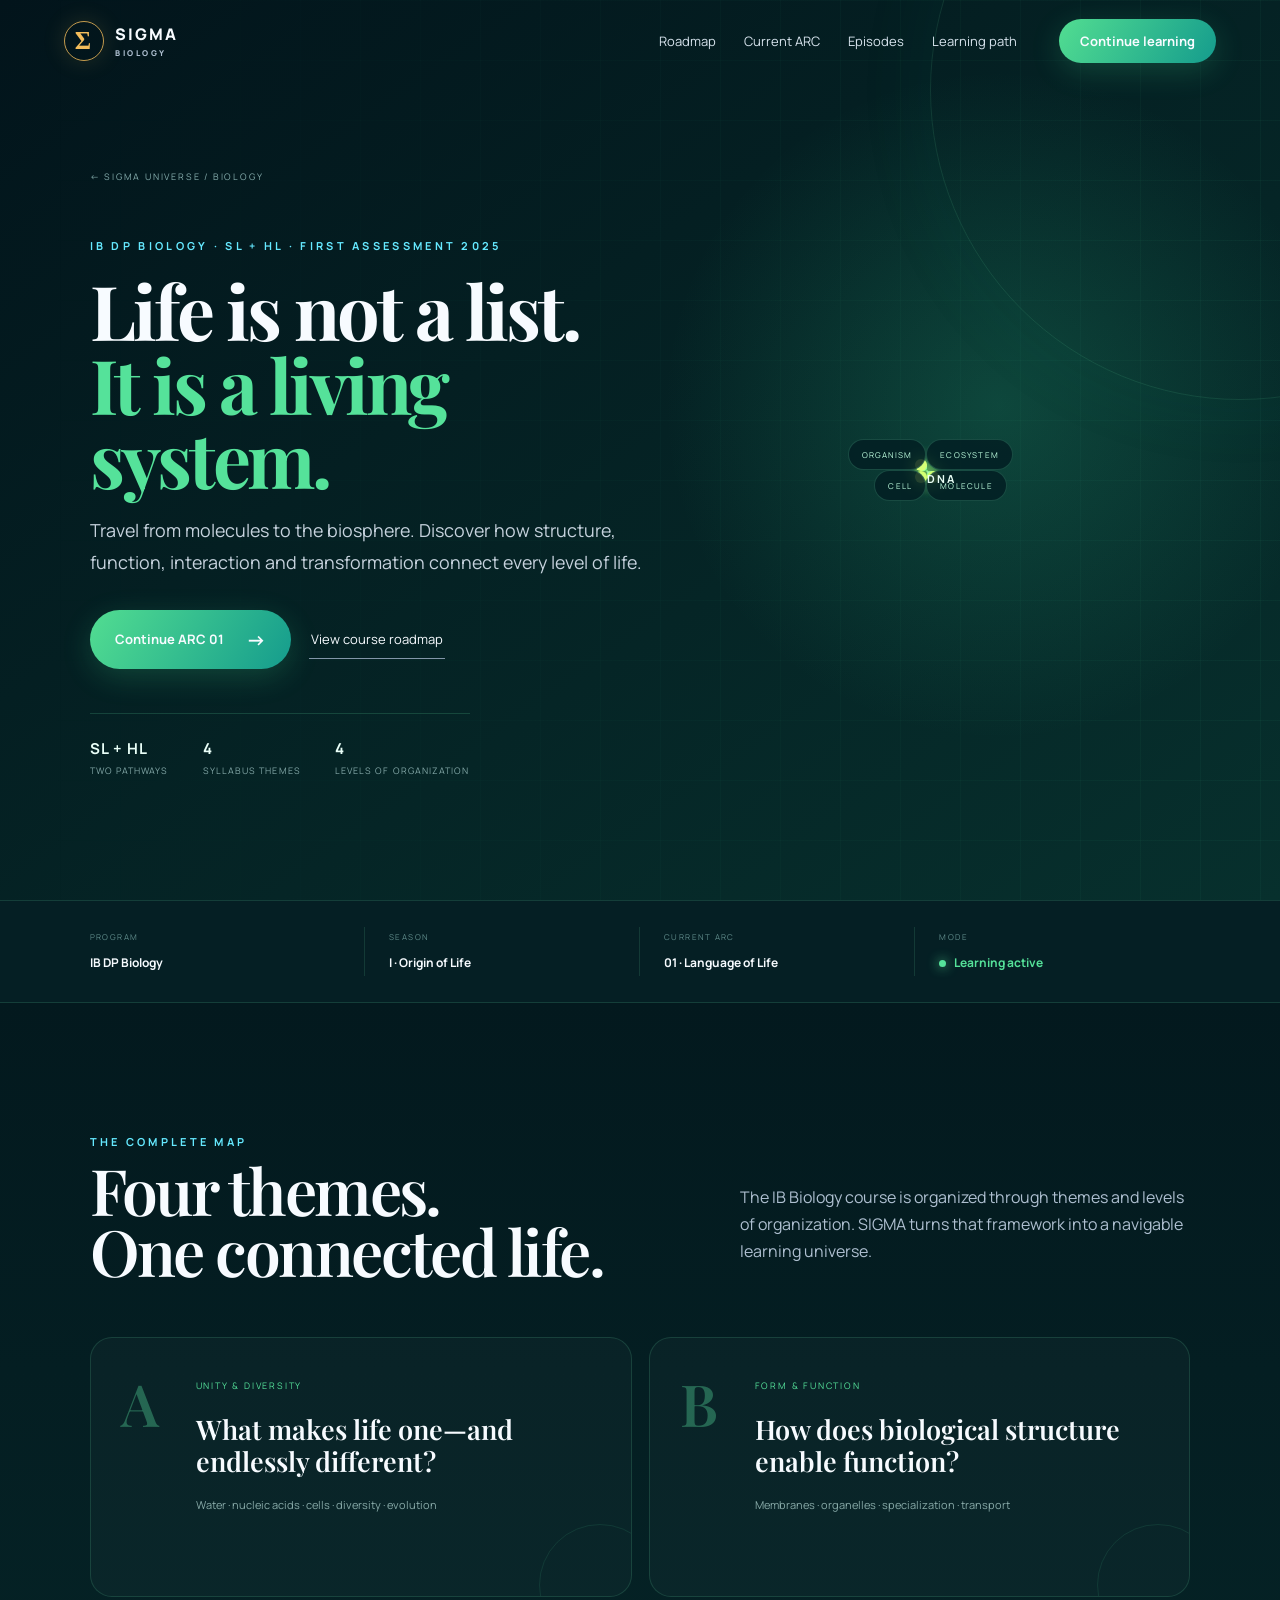
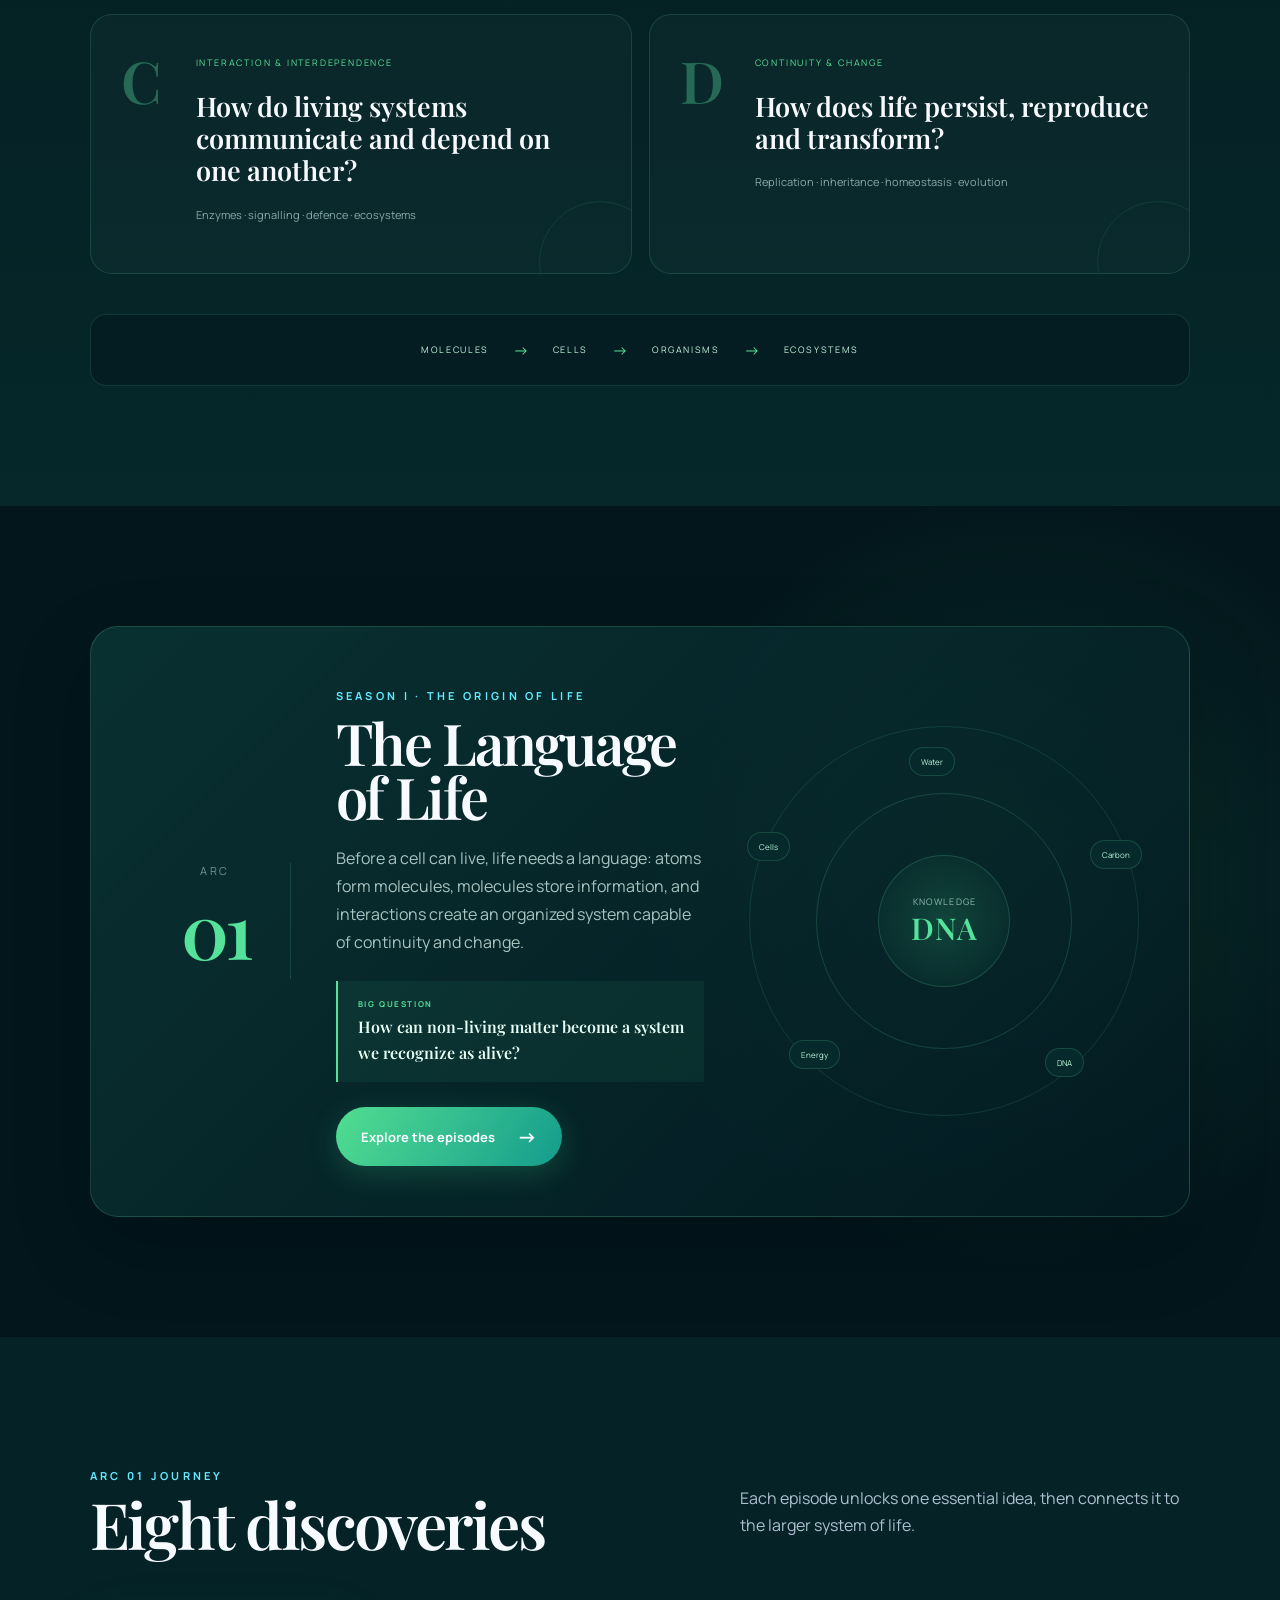
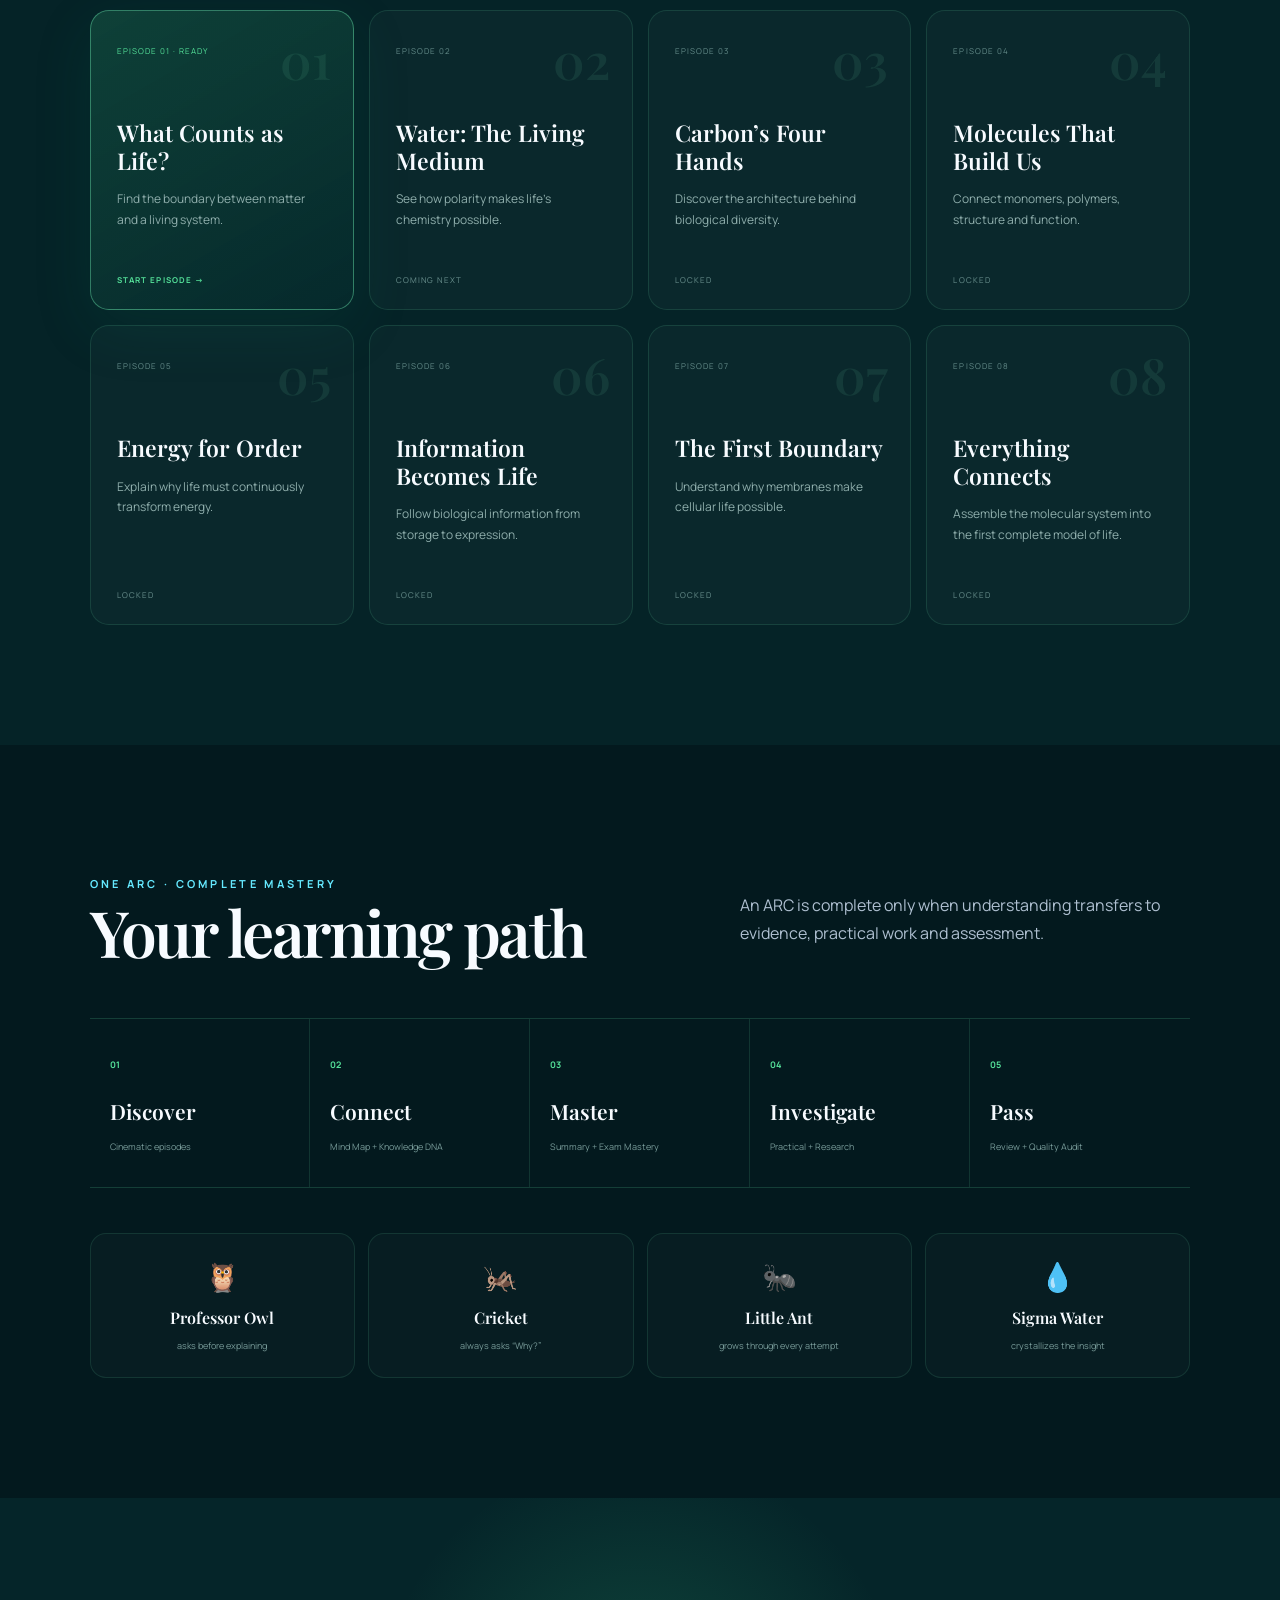
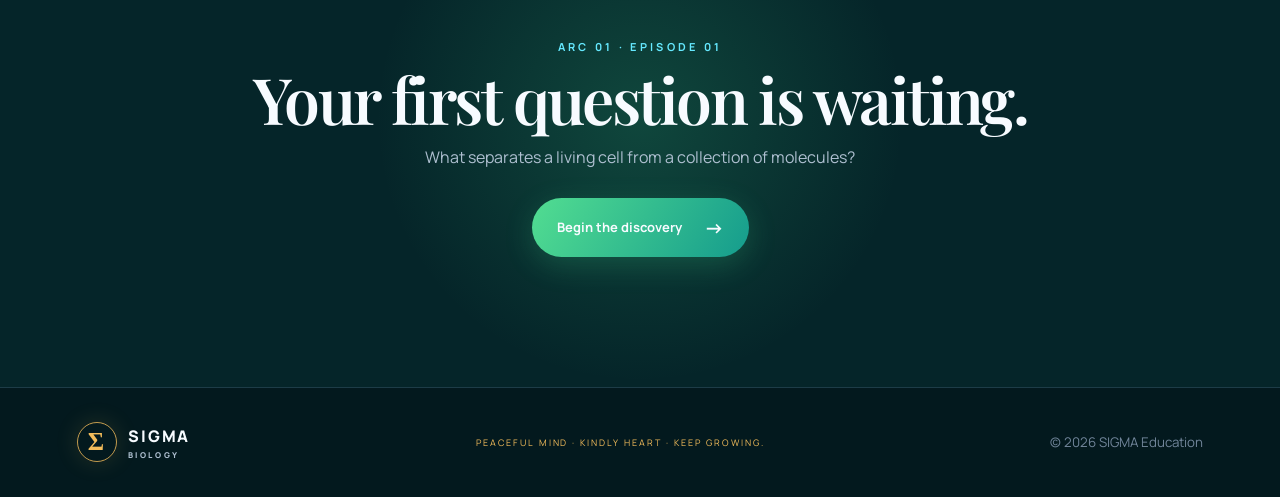
==== biology.html @ b3d8c8ae "SIGMA_Education_Biology_Update_v2" ====
<!doctype html>
<html lang="en">
<head>
  <meta charset="utf-8">
  <meta name="viewport" content="width=device-width,initial-scale=1">
  <meta name="theme-color" content="#031b20">
  <meta name="description" content="Enter the SIGMA Biology Universe — an IB DP Biology SL and HL cinematic learning journey.">
  <title>SIGMA Biology — IB DP Learning Universe</title>
  <link rel="preconnect" href="https://fonts.googleapis.com">
  <link rel="preconnect" href="https://fonts.gstatic.com" crossorigin>
  <link href="https://fonts.googleapis.com/css2?family=Manrope:wght@400;500;600;700;800&family=Playfair+Display:wght@600;700&display=swap" rel="stylesheet">
  <link rel="stylesheet" href="styles.css">
  <script src="script.js" defer></script>
</head>
<body class="biology-page">
  <div class="progress" aria-hidden="true"></div>
  <header class="nav">
    <a class="brand" href="index.html" aria-label="Back to SIGMA Education">
      <span class="brand-mark">Σ</span>
      <span>SIGMA <small>BIOLOGY</small></span>
    </a>
    <button class="menu" aria-label="Open navigation" aria-expanded="false">☰</button>
    <nav>
      <a href="#roadmap">Roadmap</a>
      <a href="#current-arc">Current ARC</a>
      <a href="#episodes">Episodes</a>
      <a href="#method">Learning path</a>
    </nav>
    <a class="nav-cta biology-cta" href="#current-arc">Continue learning</a>
  </header>

  <main>
    <section class="biology-hero">
      <div class="cell-field" aria-hidden="true"></div>
      <div class="biology-copy reveal">
        <a class="breadcrumb" href="index.html">← SIGMA UNIVERSE / BIOLOGY</a>
        <p class="eyebrow">IB DP BIOLOGY · SL + HL · FIRST ASSESSMENT 2025</p>
        <h1>Life is not a list.<br><span>It is a living system.</span></h1>
        <p class="lede">Travel from molecules to the biosphere. Discover how structure, function, interaction and transformation connect every level of life.</p>
        <div class="actions">
          <a class="primary biology-cta" href="#current-arc">Continue ARC 01 <span>→</span></a>
          <a class="secondary" href="#roadmap">View course roadmap</a>
        </div>
        <div class="course-facts">
          <span><b>SL + HL</b> two pathways</span>
          <span><b>4</b> syllabus themes</span>
          <span><b>4</b> levels of organization</span>
        </div>
      </div>
      <div class="biology-visual reveal" aria-label="A luminous living cell and connected biological levels">
        <div class="bio-orbit orbit-a"></div>
        <div class="bio-orbit orbit-b"></div>
        <div class="living-cell"><span>DNA</span><i></i><i></i><i></i></div>
        <span class="bio-label molecule">MOLECULE</span>
        <span class="bio-label cell">CELL</span>
        <span class="bio-label organism">ORGANISM</span>
        <span class="bio-label ecosystem">ECOSYSTEM</span>
      </div>
    </section>

    <section class="bio-status" aria-label="Current course status">
      <div><small>PROGRAM</small><strong>IB DP Biology</strong></div>
      <div><small>SEASON</small><strong>I · Origin of Life</strong></div>
      <div><small>CURRENT ARC</small><strong>01 · Language of Life</strong></div>
      <div><small>MODE</small><strong class="active-dot">Learning active</strong></div>
    </section>

    <section class="section bio-roadmap" id="roadmap">
      <div class="section-head reveal">
        <div><p class="eyebrow">THE COMPLETE MAP</p><h2>Four themes.<br>One connected life.</h2></div>
        <p>The IB Biology course is organized through themes and levels of organization. SIGMA turns that framework into a navigable learning universe.</p>
      </div>
      <div class="theme-grid">
        <article class="theme-card reveal"><b>A</b><small>UNITY & DIVERSITY</small><h3>What makes life one—and endlessly different?</h3><p>Water · nucleic acids · cells · diversity · evolution</p></article>
        <article class="theme-card reveal"><b>B</b><small>FORM & FUNCTION</small><h3>How does biological structure enable function?</h3><p>Membranes · organelles · specialization · transport</p></article>
        <article class="theme-card reveal"><b>C</b><small>INTERACTION & INTERDEPENDENCE</small><h3>How do living systems communicate and depend on one another?</h3><p>Enzymes · signalling · defence · ecosystems</p></article>
        <article class="theme-card reveal"><b>D</b><small>CONTINUITY & CHANGE</small><h3>How does life persist, reproduce and transform?</h3><p>Replication · inheritance · homeostasis · evolution</p></article>
      </div>
      <div class="levels reveal">
        <span>MOLECULES</span><i>→</i><span>CELLS</span><i>→</i><span>ORGANISMS</span><i>→</i><span>ECOSYSTEMS</span>
      </div>
    </section>

    <section class="section current-arc" id="current-arc">
      <div class="arc-panel reveal">
        <div class="arc-number">ARC<br><strong>01</strong></div>
        <div class="arc-copy">
          <p class="eyebrow">SEASON I · THE ORIGIN OF LIFE</p>
          <h2>The Language of Life</h2>
          <p>Before a cell can live, life needs a language: atoms form molecules, molecules store information, and interactions create an organized system capable of continuity and change.</p>
          <div class="big-question"><small>BIG QUESTION</small>How can non-living matter become a system we recognize as alive?</div>
          <a class="primary biology-cta" href="#episodes">Explore the episodes <span>→</span></a>
        </div>
        <div class="arc-dna" aria-label="Knowledge DNA for ARC 01">
          <span>Water</span><span>Carbon</span><span>DNA</span><span>Energy</span><span>Cells</span>
          <div>KNOWLEDGE<br><b>DNA</b></div>
        </div>
      </div>
    </section>

    <section class="section episode-section" id="episodes">
      <div class="section-head reveal">
        <div><p class="eyebrow">ARC 01 JOURNEY</p><h2>Eight discoveries</h2></div>
        <p>Each episode unlocks one essential idea, then connects it to the larger system of life.</p>
      </div>
      <div class="episode-grid">
        <article class="episode active reveal"><small>EPISODE 01 · READY</small><b>01</b><h3>What Counts as Life?</h3><p>Find the boundary between matter and a living system.</p><span>START EPISODE →</span></article>
        <article class="episode reveal"><small>EPISODE 02</small><b>02</b><h3>Water: The Living Medium</h3><p>See how polarity makes life’s chemistry possible.</p><span>COMING NEXT</span></article>
        <article class="episode reveal"><small>EPISODE 03</small><b>03</b><h3>Carbon’s Four Hands</h3><p>Discover the architecture behind biological diversity.</p><span>LOCKED</span></article>
        <article class="episode reveal"><small>EPISODE 04</small><b>04</b><h3>Molecules That Build Us</h3><p>Connect monomers, polymers, structure and function.</p><span>LOCKED</span></article>
        <article class="episode reveal"><small>EPISODE 05</small><b>05</b><h3>Energy for Order</h3><p>Explain why life must continuously transform energy.</p><span>LOCKED</span></article>
        <article class="episode reveal"><small>EPISODE 06</small><b>06</b><h3>Information Becomes Life</h3><p>Follow biological information from storage to expression.</p><span>LOCKED</span></article>
        <article class="episode reveal"><small>EPISODE 07</small><b>07</b><h3>The First Boundary</h3><p>Understand why membranes make cellular life possible.</p><span>LOCKED</span></article>
        <article class="episode reveal"><small>EPISODE 08</small><b>08</b><h3>Everything Connects</h3><p>Assemble the molecular system into the first complete model of life.</p><span>LOCKED</span></article>
      </div>
    </section>

    <section class="section biology-method" id="method">
      <div class="section-head reveal">
        <div><p class="eyebrow">ONE ARC · COMPLETE MASTERY</p><h2>Your learning path</h2></div>
        <p>An ARC is complete only when understanding transfers to evidence, practical work and assessment.</p>
      </div>
      <div class="path-track reveal">
        <div><b>01</b><strong>Discover</strong><small>Cinematic episodes</small></div>
        <div><b>02</b><strong>Connect</strong><small>Mind Map + Knowledge DNA</small></div>
        <div><b>03</b><strong>Master</strong><small>Summary + Exam Mastery</small></div>
        <div><b>04</b><strong>Investigate</strong><small>Practical + Research</small></div>
        <div><b>05</b><strong>Pass</strong><small>Review + Quality Audit</small></div>
      </div>
      <div class="character-promise reveal">
        <div><span>🦉</span><strong>Professor Owl</strong><small>asks before explaining</small></div>
        <div><span>🦗</span><strong>Cricket</strong><small>always asks “Why?”</small></div>
        <div><span>🐜</span><strong>Little Ant</strong><small>grows through every attempt</small></div>
        <div><span>💧</span><strong>Sigma Water</strong><small>crystallizes the insight</small></div>
      </div>
    </section>

    <section class="closing biology-closing">
      <p class="eyebrow">ARC 01 · EPISODE 01</p>
      <h2>Your first question is waiting.</h2>
      <p>What separates a living cell from a collection of molecules?</p>
      <a class="primary biology-cta" href="#episodes">Begin the discovery <span>→</span></a>
    </section>
  </main>

  <footer>
    <div class="brand"><span class="brand-mark">Σ</span><span>SIGMA <small>BIOLOGY</small></span></div>
    <p>PEACEFUL MIND · KINDLY HEART · KEEP GROWING.</p>
    <small>© 2026 SIGMA Education</small>
  </footer>
</body>
</html>
---- styles.css ----
:root{--navy:#031126;--navy2:#071c37;--blue:#22b9ff;--cyan:#65e9ff;--gold:#f4bd5b;--text:#f7fbff;--muted:#aebfd0;--line:rgba(150,214,255,.18)}
*{box-sizing:border-box}html{scroll-behavior:smooth}body{margin:0;background:var(--navy);color:var(--text);font-family:Manrope,system-ui,sans-serif;overflow-x:hidden}a{color:inherit;text-decoration:none}.progress{position:fixed;inset:0 auto auto 0;height:2px;background:linear-gradient(90deg,var(--blue),var(--gold));width:0;z-index:100}
.nav{height:82px;position:fixed;z-index:50;top:0;left:0;right:0;display:flex;align-items:center;gap:42px;padding:0 max(5vw,24px);border-bottom:1px solid transparent;transition:.3s}.nav.scrolled{height:68px;background:rgba(3,17,38,.86);backdrop-filter:blur(18px);border-color:var(--line)}.brand{display:flex;align-items:center;gap:11px;font-weight:800;letter-spacing:.12em}.brand-mark{display:grid;place-items:center;width:40px;height:40px;border:1px solid rgba(244,189,91,.8);border-radius:50%;font-family:serif;font-size:25px;color:var(--gold);box-shadow:0 0 24px rgba(244,189,91,.14)}.brand small{display:block;font-size:8px;letter-spacing:.32em;color:var(--muted);margin-top:2px}.nav nav{display:flex;gap:28px;margin-left:auto}.nav nav a{font-size:13px;color:#d7e3ed}.nav nav a:hover{color:var(--cyan)}.nav-cta,.primary{border-radius:100px;background:linear-gradient(120deg,#24b9f4,#0876e8);padding:13px 21px;font-size:13px;font-weight:700;box-shadow:0 8px 30px rgba(18,151,244,.25)}.menu{display:none;background:transparent;color:white;border:0;font-size:22px}
.hero{min-height:100vh;position:relative;display:grid;grid-template-columns:45% 55%;align-items:center;overflow:hidden;background:radial-gradient(circle at 74% 48%,rgba(9,104,176,.25),transparent 29%),#020f21}.hero:after{content:"";position:absolute;inset:0;background:linear-gradient(90deg,#020f21 0%,rgba(2,15,33,.88) 30%,transparent 65%),linear-gradient(0deg,#020f21,transparent 25%);pointer-events:none}.hero-art{position:absolute;inset:0 0 0 25%;background:url("assets/sigma-hero.png") center right/cover no-repeat;z-index:0}.stars{position:absolute;inset:0;z-index:1;background-image:radial-gradient(#aeeaff 1px,transparent 1px);background-size:53px 53px;opacity:.18;animation:drift 22s linear infinite}.hero-copy{z-index:3;position:relative;margin-left:max(7vw,28px);max-width:650px;padding-top:70px}.eyebrow{font-size:11px;letter-spacing:.3em;color:var(--cyan);font-weight:700}.hero h1,.section h2,.closing h2{font-family:"Playfair Display",serif;font-weight:600;line-height:.95;margin:21px 0;font-size:clamp(48px,6.1vw,94px);letter-spacing:-.04em}.hero h1 span,.manifesto h2 span,.dna h2 span{color:var(--gold)}.lede{font-size:clamp(16px,1.4vw,20px);line-height:1.75;max-width:580px;color:#c6d2dd}.actions{display:flex;gap:18px;align-items:center;margin:32px 0}.primary{display:inline-flex;gap:22px;align-items:center;padding:16px 25px}.primary span{font-size:20px}.secondary{font-size:13px;border-bottom:1px solid #8296a8;padding:10px 2px}.proof{display:flex;gap:30px;padding-top:22px;border-top:1px solid var(--line);width:max-content}.proof span{font-size:9px;color:#9badbd;text-transform:uppercase;letter-spacing:.1em}.proof b{display:block;color:white;font-size:17px;margin-bottom:3px}.scroll{position:absolute;z-index:4;bottom:24px;left:50%;font-size:8px;letter-spacing:.28em;color:#88a2b8}.scroll i{display:block;text-align:center;font-size:20px;margin-top:5px;font-style:normal;animation:bob 1.8s infinite}
.section{padding:120px max(7vw,28px)}.manifesto{text-align:center;max-width:1000px;margin:auto}.manifesto h2,.section h2,.closing h2{font-size:clamp(40px,5vw,72px)}.manifesto>p:last-child{max-width:720px;margin:30px auto 0;color:var(--muted);font-size:18px;line-height:1.8}.section-head{display:flex;justify-content:space-between;align-items:end;gap:30px;margin-bottom:55px}.section-head h2{margin:10px 0 0}.section-head>p{max-width:450px;color:var(--muted);line-height:1.7}
.universe{background:linear-gradient(180deg,#04142b,#071932)}.world-grid{display:grid;grid-template-columns:repeat(3,1fr);gap:16px}.world{min-height:325px;border:1px solid var(--line);border-radius:22px;padding:30px;position:relative;overflow:hidden;background:rgba(255,255,255,.025);transition:.35s}.world:after{content:"";position:absolute;width:180px;height:180px;border-radius:50%;filter:blur(60px);opacity:.15;right:-50px;top:-50px;background:var(--accent)}.world:hover{transform:translateY(-7px);border-color:color-mix(in srgb,var(--accent),transparent 45%);box-shadow:0 20px 50px rgba(0,0,0,.24)}.world .icon{font-size:34px;display:block;margin-bottom:52px}.world small{color:var(--accent);letter-spacing:.18em;font-size:9px}.world h3{font-family:"Playfair Display";font-size:30px;margin:8px 0}.world p{color:var(--muted);font-size:13px;line-height:1.7}.world a{position:absolute;bottom:25px;font-size:11px;font-weight:700;color:var(--accent)}.bio{--accent:#4de699}.chem{--accent:#ff9e59}.phys{--accent:#69c8ff}.math{--accent:#c69cff}.history{--accent:#efbd62}.tok{--accent:#6be7e0}
.journey{background:#020f21}.steps{display:grid;grid-template-columns:repeat(4,1fr);border-top:1px solid var(--line)}.steps article{position:relative;padding:35px 26px;border-right:1px solid var(--line)}.steps b{font-size:10px;color:#6d8397}.steps span{display:block;font-size:32px;color:var(--gold);margin:35px 0}.steps h3{font-family:"Playfair Display";font-size:25px}.steps p{font-size:13px;color:var(--muted);line-height:1.7}
.programs{background:radial-gradient(circle at 50% 100%,rgba(23,112,178,.25),transparent 40%),#06162d}.program-grid{display:grid;grid-template-columns:repeat(3,1fr);gap:18px}.program-grid article{padding:38px;border:1px solid var(--line);border-radius:20px;background:linear-gradient(145deg,rgba(255,255,255,.04),rgba(255,255,255,.01))}.program-grid strong{display:grid;place-items:center;width:52px;height:52px;border-radius:16px;background:rgba(37,183,255,.12);color:var(--cyan);font-family:"Playfair Display";font-size:21px}.program-grid h3{font-size:25px;margin:28px 0 10px}.program-grid p{color:var(--muted);font-size:13px;line-height:1.7;min-height:70px}.program-grid span{font-size:10px;letter-spacing:.13em;color:var(--cyan)}
.dna{display:grid;grid-template-columns:1fr 1fr;align-items:center;gap:70px;background:#020f21}.dna h2{margin:15px 0}.dna-copy>p:not(.eyebrow){color:var(--muted);line-height:1.8;max-width:580px;margin-bottom:32px}.orbit{position:relative;aspect-ratio:1;max-width:520px;margin:auto}.ring{position:absolute;border:1px solid rgba(67,200,255,.22);border-radius:50%;inset:15%;animation:spin 22s linear infinite}.r2{inset:4%;animation-direction:reverse;animation-duration:30s}.r3{inset:28%;animation-duration:16s}.core{position:absolute;inset:40%;border-radius:50%;display:grid;place-items:center;background:radial-gradient(circle,#1b8ccb,#052141 65%);box-shadow:0 0 65px rgba(34,185,255,.33);font-family:serif;font-size:52px;color:var(--gold)}.core small{position:absolute;bottom:16%;font:7px Manrope;letter-spacing:.2em;color:#bfeaff}.node{position:absolute;padding:9px 14px;border-radius:100px;border:1px solid var(--line);background:#071b35;font:10px Manrope;color:#caeaff;font-style:normal;box-shadow:0 0 25px rgba(34,185,255,.1)}.n1{top:7%;left:43%}.n2{top:28%;right:0}.n3{bottom:12%;right:15%}.n4{bottom:16%;left:8%}.n5{top:25%;left:0}
.closing{text-align:center;padding:130px 25px;background:radial-gradient(circle at 50% 50%,rgba(12,104,173,.25),transparent 42%),#06162d}.closing h2{margin:15px}.closing>p:not(.eyebrow){color:var(--muted);margin-bottom:30px}footer{min-height:110px;padding:25px max(6vw,25px);display:flex;align-items:center;justify-content:space-between;border-top:1px solid var(--line);gap:30px}footer p{font-size:9px;letter-spacing:.22em;color:var(--gold)}footer>small{color:#71859a}
.reveal{opacity:0;transform:translateY(24px);transition:opacity .8s,transform .8s}.reveal.visible{opacity:1;transform:none}@keyframes drift{to{background-position:53px 53px}}@keyframes bob{50%{transform:translateY(7px)}}@keyframes spin{to{transform:rotate(360deg)}}
@media(max-width:900px){.nav nav,.nav-cta{display:none}.menu{display:block;margin-left:auto}.nav.open nav{display:flex;position:absolute;top:68px;left:18px;right:18px;flex-direction:column;padding:25px;border:1px solid var(--line);border-radius:18px;background:#06172e}.hero{grid-template-columns:1fr}.hero-art{inset:0 0 10% 8%;opacity:.58;background-position:62% center}.hero:after{background:linear-gradient(90deg,rgba(2,15,33,.95),rgba(2,15,33,.25)),linear-gradient(0deg,#020f21,transparent 35%)}.hero-copy{margin:0;padding:130px 28px 80px;align-self:end}.proof{max-width:100%;gap:18px}.world-grid,.program-grid{grid-template-columns:1fr 1fr}.steps{grid-template-columns:1fr 1fr}.dna{grid-template-columns:1fr}.section-head{align-items:start;flex-direction:column}.scroll{display:none}}
@media(max-width:600px){.section{padding:85px 22px}.hero h1{font-size:52px}.actions{align-items:flex-start;flex-direction:column}.world-grid,.program-grid,.steps{grid-template-columns:1fr}.steps article{border-right:0;border-bottom:1px solid var(--line)}.world{min-height:310px}.proof span{font-size:7px}.orbit{width:100%}footer{flex-direction:column;text-align:center;padding:35px}}
@media(prefers-reduced-motion:reduce){*{scroll-behavior:auto!important;animation:none!important;transition:none!important}.reveal{opacity:1;transform:none}}

/* Biology universe */
.biology-page{--bio:#55e29a;--bio-deep:#072a29;background:#03191e}.biology-page .nav.scrolled{background:rgba(3,25,30,.9)}.biology-cta{background:linear-gradient(120deg,#52dd91,#159c8d);box-shadow:0 8px 30px rgba(63,218,146,.2)}.biology-hero{min-height:100vh;position:relative;display:grid;grid-template-columns:52% 48%;align-items:center;overflow:hidden;padding:110px max(7vw,28px) 70px;background:radial-gradient(circle at 78% 45%,rgba(48,207,148,.2),transparent 30%),linear-gradient(145deg,#02141b,#07302d)}.biology-hero:after{content:"";position:absolute;inset:0;background-image:linear-gradient(rgba(89,234,165,.045) 1px,transparent 1px),linear-gradient(90deg,rgba(89,234,165,.045) 1px,transparent 1px);background-size:60px 60px;mask-image:linear-gradient(to right,transparent,black);pointer-events:none}.biology-copy{position:relative;z-index:2;max-width:720px}.breadcrumb{display:inline-block;margin-bottom:44px;font-size:9px;letter-spacing:.2em;color:#86adad}.biology-copy h1{font-family:"Playfair Display";font-size:clamp(48px,5.9vw,88px);line-height:.98;letter-spacing:-.04em;margin:20px 0}.biology-copy h1 span{color:var(--bio)}.course-facts{display:flex;gap:34px;margin-top:44px;padding-top:24px;border-top:1px solid rgba(99,226,165,.18);width:max-content}.course-facts span{font-size:9px;text-transform:uppercase;letter-spacing:.12em;color:#83a7a7}.course-facts b{display:block;color:#e9fff8;font-size:15px;margin-bottom:5px}.biology-visual{position:relative;z-index:2;aspect-ratio:1;max-width:590px;margin:auto}.living-cell{position:absolute;inset:29%;border:1px solid rgba(102,255,184,.62);border-radius:44% 56% 52% 48%;display:grid;place-items:center;background:radial-gradient(circle at 40% 35%,#55ebb0,#126c67 42%,#082d39 72%);box-shadow:0 0 80px rgba(71,227,162,.38),inset 0 0 45px rgba(174,255,224,.22);animation:cellPulse 5s ease-in-out infinite}.living-cell:before,.living-cell:after{content:"";position:absolute;border:1px solid rgba(210,255,238,.32);border-radius:50%;inset:18%;transform:rotate(35deg)}.living-cell:after{inset:31%;transform:rotate(-28deg)}.living-cell span{z-index:2;font:700 11px Manrope;letter-spacing:.18em;color:#eafff7}.living-cell i{position:absolute;width:12px;height:12px;border-radius:50%;background:#d6ff76;box-shadow:0 0 16px #bcff5c}.living-cell i:nth-of-type(1){left:18%;top:47%}.living-cell i:nth-of-type(2){right:23%;top:25%}.living-cell i:nth-of-type(3){right:18%;bottom:25%}.bio-orbit{position:absolute;border:1px solid rgba(104,239,178,.22);border-radius:50%;inset:13%;animation:spin 26s linear infinite}.orbit-b{inset:2%;animation-direction:reverse;animation-duration:36s}.bio-orbit:before,.bio-orbit:after{content:"";position:absolute;width:8px;height:8px;border-radius:50%;background:#76ffc0;box-shadow:0 0 18px #55e29a}.bio-orbit:before{left:13%;top:20%}.bio-orbit:after{right:10%;bottom:27%}.bio-label{position:absolute;padding:9px 13px;border-radius:100px;border:1px solid rgba(108,235,178,.2);background:rgba(3,30,35,.84);font-size:8px;letter-spacing:.15em;color:#bfffe0}.bio-label.molecule{top:7%;left:40%}.bio-label.cell{top:28%;right:1%}.bio-label.organism{bottom:11%;right:14%}.bio-label.ecosystem{bottom:21%;left:0}.cell-field{position:absolute;width:620px;height:620px;border-radius:50%;right:-270px;top:-220px;border:1px solid rgba(99,227,165,.12);box-shadow:0 0 90px rgba(33,176,128,.06)}@keyframes cellPulse{50%{transform:scale(1.035) rotate(2deg);filter:brightness(1.12)}}.bio-status{display:grid;grid-template-columns:repeat(4,1fr);padding:26px max(7vw,28px);border-top:1px solid rgba(103,225,168,.16);border-bottom:1px solid rgba(103,225,168,.16);background:#051f24}.bio-status div{padding:4px 24px;border-right:1px solid rgba(103,225,168,.14)}.bio-status div:first-child{padding-left:0}.bio-status div:last-child{border:0}.bio-status small{display:block;color:#608c8b;font-size:8px;letter-spacing:.18em;margin-bottom:8px}.bio-status strong{font-size:12px}.active-dot{color:var(--bio)}.active-dot:before{content:"";display:inline-block;width:7px;height:7px;border-radius:50%;margin-right:8px;background:var(--bio);box-shadow:0 0 12px var(--bio)}
.bio-roadmap{background:linear-gradient(180deg,#03191e,#06282a)}.theme-grid{display:grid;grid-template-columns:repeat(2,1fr);gap:17px}.theme-card{position:relative;min-height:260px;padding:34px 34px 30px 105px;border:1px solid rgba(103,225,168,.16);border-radius:22px;background:rgba(255,255,255,.025);overflow:hidden}.theme-card>b{position:absolute;left:30px;top:26px;font:600 58px "Playfair Display";color:rgba(91,230,162,.35)}.theme-card small{font-size:9px;letter-spacing:.2em;color:var(--bio)}.theme-card h3{font:600 27px/1.2 "Playfair Display";max-width:480px;margin:19px 0}.theme-card p{font-size:11px;line-height:1.7;color:#88aaa8}.theme-card:after{content:"";position:absolute;width:120px;height:120px;border:1px solid rgba(93,230,164,.1);border-radius:50%;right:-30px;bottom:-50px}.levels{display:flex;align-items:center;justify-content:center;gap:24px;margin-top:40px;padding:24px;border:1px solid rgba(103,225,168,.14);border-radius:16px;background:#041d22}.levels span{font-size:9px;letter-spacing:.18em;color:#c6f7e0}.levels i{color:var(--bio);font-style:normal}.current-arc{background:radial-gradient(circle at 80% 45%,rgba(75,222,150,.12),transparent 35%),#02161c}.arc-panel{display:grid;grid-template-columns:150px 1fr 390px;gap:45px;align-items:center;padding:50px;border:1px solid rgba(103,225,168,.2);border-radius:28px;background:linear-gradient(135deg,rgba(14,64,62,.65),rgba(3,26,33,.85));box-shadow:0 28px 80px rgba(0,0,0,.2)}.arc-number{font-size:11px;letter-spacing:.25em;color:#709897;text-align:center;border-right:1px solid rgba(103,225,168,.16)}.arc-number strong{display:block;font:600 76px "Playfair Display";color:var(--bio);letter-spacing:-.06em}.arc-copy h2{font-size:clamp(42px,4.5vw,66px);margin:12px 0 20px}.arc-copy>p:not(.eyebrow){color:#a9c3c0;line-height:1.75;max-width:690px}.big-question{margin:25px 0;padding:17px 20px;border-left:2px solid var(--bio);background:rgba(65,203,142,.07);font:600 16px/1.6 "Playfair Display";color:#e7fff5}.big-question small{display:block;font:700 8px Manrope;letter-spacing:.2em;color:var(--bio);margin-bottom:5px}.arc-dna{position:relative;aspect-ratio:1;display:grid;place-items:center;border:1px solid rgba(103,225,168,.12);border-radius:50%}.arc-dna:before,.arc-dna:after{content:"";position:absolute;inset:17%;border:1px solid rgba(103,225,168,.18);border-radius:50%}.arc-dna:after{inset:33%;background:radial-gradient(circle,rgba(69,218,151,.18),transparent)}.arc-dna>div{z-index:2;text-align:center;font-size:9px;letter-spacing:.12em;color:#93b8b4}.arc-dna>div b{font:600 30px "Playfair Display";color:var(--bio)}.arc-dna span{position:absolute;padding:8px 11px;background:#062a2b;border:1px solid rgba(103,225,168,.18);border-radius:100px;font-size:8px;color:#baf5d9;z-index:2}.arc-dna span:nth-child(1){top:5%;left:41%}.arc-dna span:nth-child(2){top:29%;right:-1%}.arc-dna span:nth-child(3){bottom:10%;right:14%}.arc-dna span:nth-child(4){bottom:12%;left:10%}.arc-dna span:nth-child(5){top:27%;left:-1%}
.episode-section{background:#052327}.episode-grid{display:grid;grid-template-columns:repeat(4,1fr);gap:15px}.episode{position:relative;min-height:300px;padding:26px;border:1px solid rgba(103,225,168,.14);border-radius:19px;background:rgba(255,255,255,.025);transition:.3s}.episode:hover{transform:translateY(-5px);border-color:rgba(103,225,168,.42)}.episode small{font-size:8px;letter-spacing:.13em;color:#658c8a}.episode>b{position:absolute;right:22px;top:15px;font:600 50px "Playfair Display";color:rgba(113,208,164,.11)}.episode h3{font:600 23px/1.2 "Playfair Display";margin:60px 0 15px}.episode p{font-size:12px;line-height:1.7;color:#8faeac}.episode>span{position:absolute;bottom:24px;font-size:8px;letter-spacing:.14em;color:#698f8d}.episode.active{background:linear-gradient(150deg,rgba(59,201,134,.18),rgba(7,48,49,.5));border-color:rgba(103,225,168,.45);box-shadow:0 18px 60px rgba(18,124,96,.13)}.episode.active small,.episode.active>span{color:var(--bio)}.episode.active>span{font-weight:700}.biology-method{background:#03191e}.path-track{display:grid;grid-template-columns:repeat(5,1fr);border-top:1px solid rgba(103,225,168,.18);border-bottom:1px solid rgba(103,225,168,.18)}.path-track div{padding:32px 20px;border-right:1px solid rgba(103,225,168,.14)}.path-track div:last-child{border:0}.path-track b{font-size:9px;color:var(--bio)}.path-track strong{display:block;font:600 21px "Playfair Display";margin:24px 0 8px}.path-track small{font-size:9px;color:#789b99}.character-promise{display:grid;grid-template-columns:repeat(4,1fr);gap:13px;margin-top:45px}.character-promise div{padding:23px;border:1px solid rgba(103,225,168,.13);border-radius:16px;text-align:center;background:rgba(255,255,255,.02)}.character-promise span{font-size:28px}.character-promise strong{display:block;margin:12px 0 4px;font:600 16px "Playfair Display"}.character-promise small{font-size:9px;color:#789b99}.biology-closing{background:radial-gradient(circle at 50% 45%,rgba(58,207,139,.2),transparent 38%),#052529}
@media(max-width:1050px){.biology-hero{grid-template-columns:1fr;min-height:auto}.biology-copy{padding-top:40px}.biology-visual{width:min(78vw,530px);margin-top:40px}.arc-panel{grid-template-columns:110px 1fr}.arc-dna{display:none}.episode-grid{grid-template-columns:repeat(2,1fr)}.path-track{grid-template-columns:repeat(3,1fr)}}
@media(max-width:700px){.biology-hero{padding:110px 22px 65px}.biology-copy h1{font-size:50px}.course-facts{width:100%;gap:15px;flex-wrap:wrap}.biology-visual{width:100%}.bio-status{grid-template-columns:1fr 1fr;padding:22px}.bio-status div{padding:14px;border-bottom:1px solid rgba(103,225,168,.12)}.theme-grid,.episode-grid{grid-template-columns:1fr}.theme-card{padding:95px 25px 28px}.theme-card>b{left:25px}.levels{align-items:flex-start;flex-direction:column}.levels i{transform:rotate(90deg);margin-left:22px}.arc-panel{grid-template-columns:1fr;padding:27px}.arc-number{text-align:left;border-right:0;border-bottom:1px solid rgba(103,225,168,.15);padding-bottom:15px}.arc-number strong{display:inline;margin-left:10px;font-size:45px}.path-track,.character-promise{grid-template-columns:1fr}.path-track div{border-right:0;border-bottom:1px solid rgba(103,225,168,.12)}}
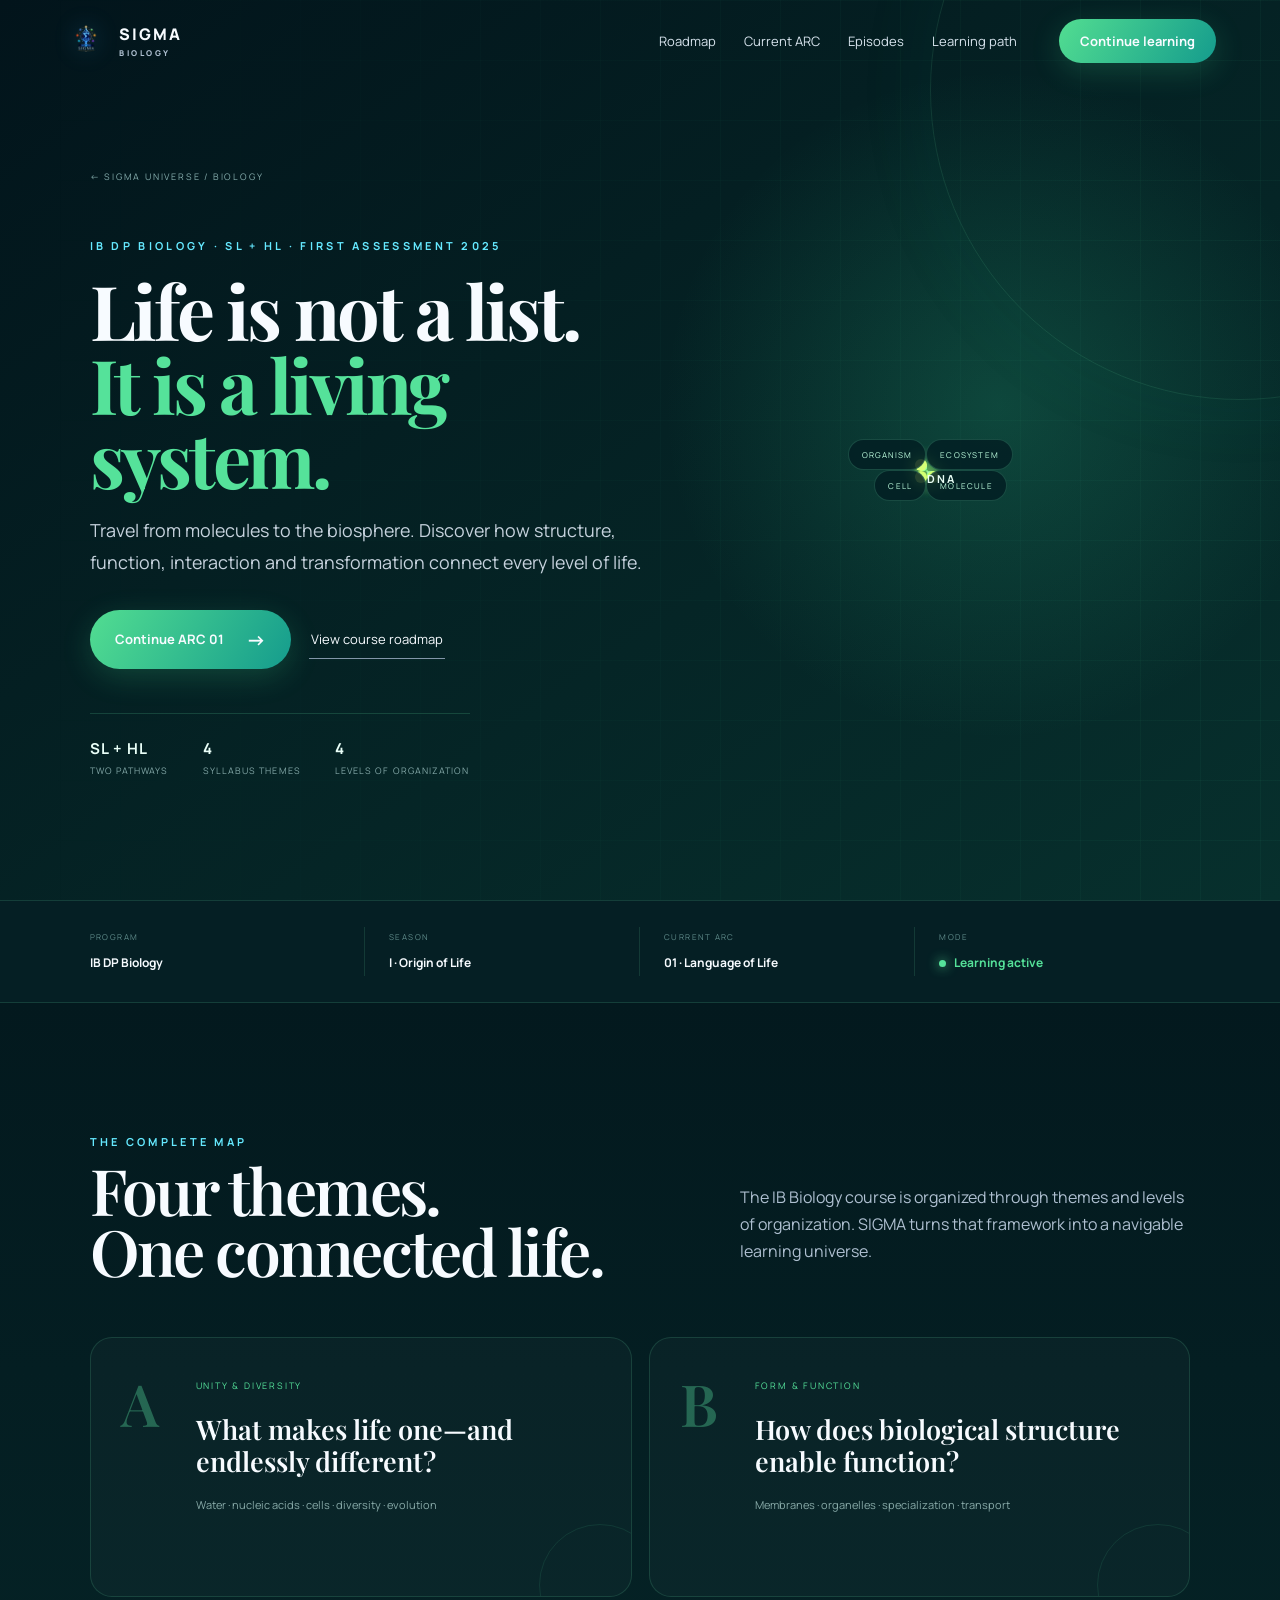
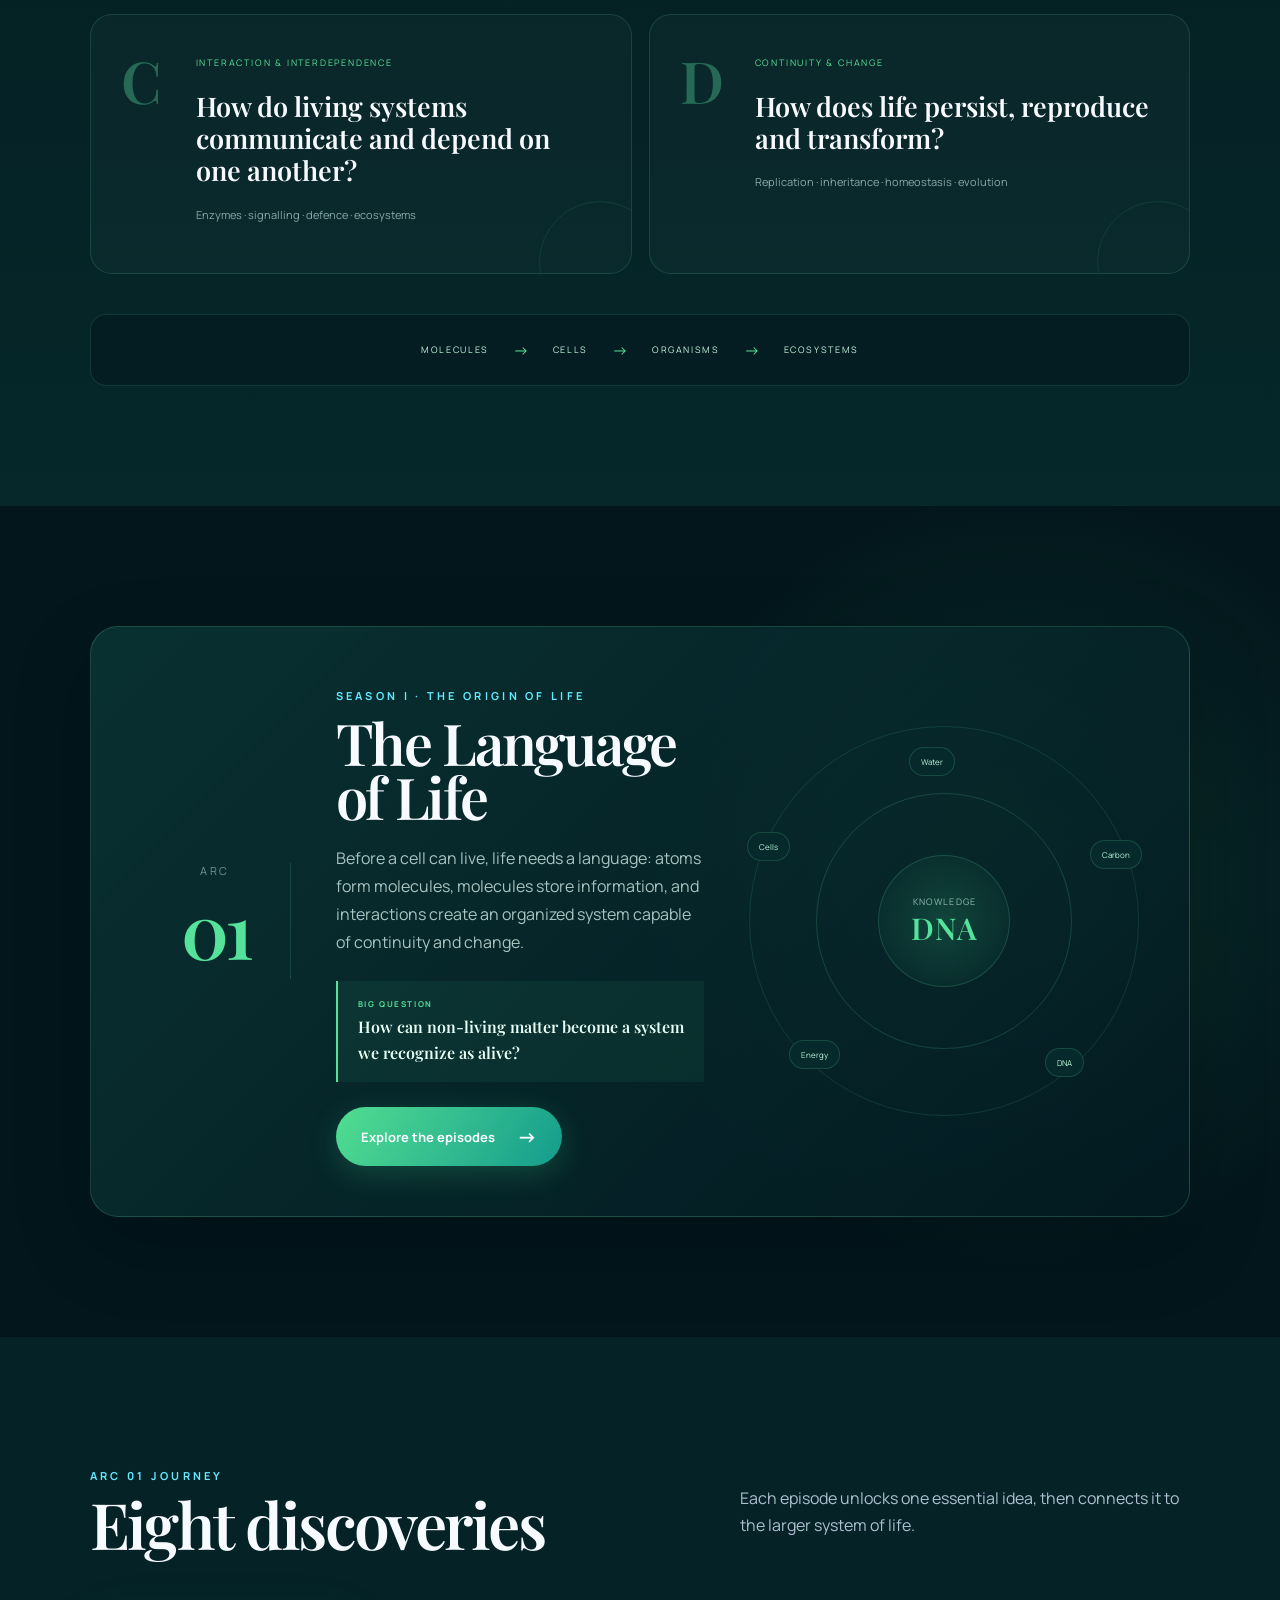
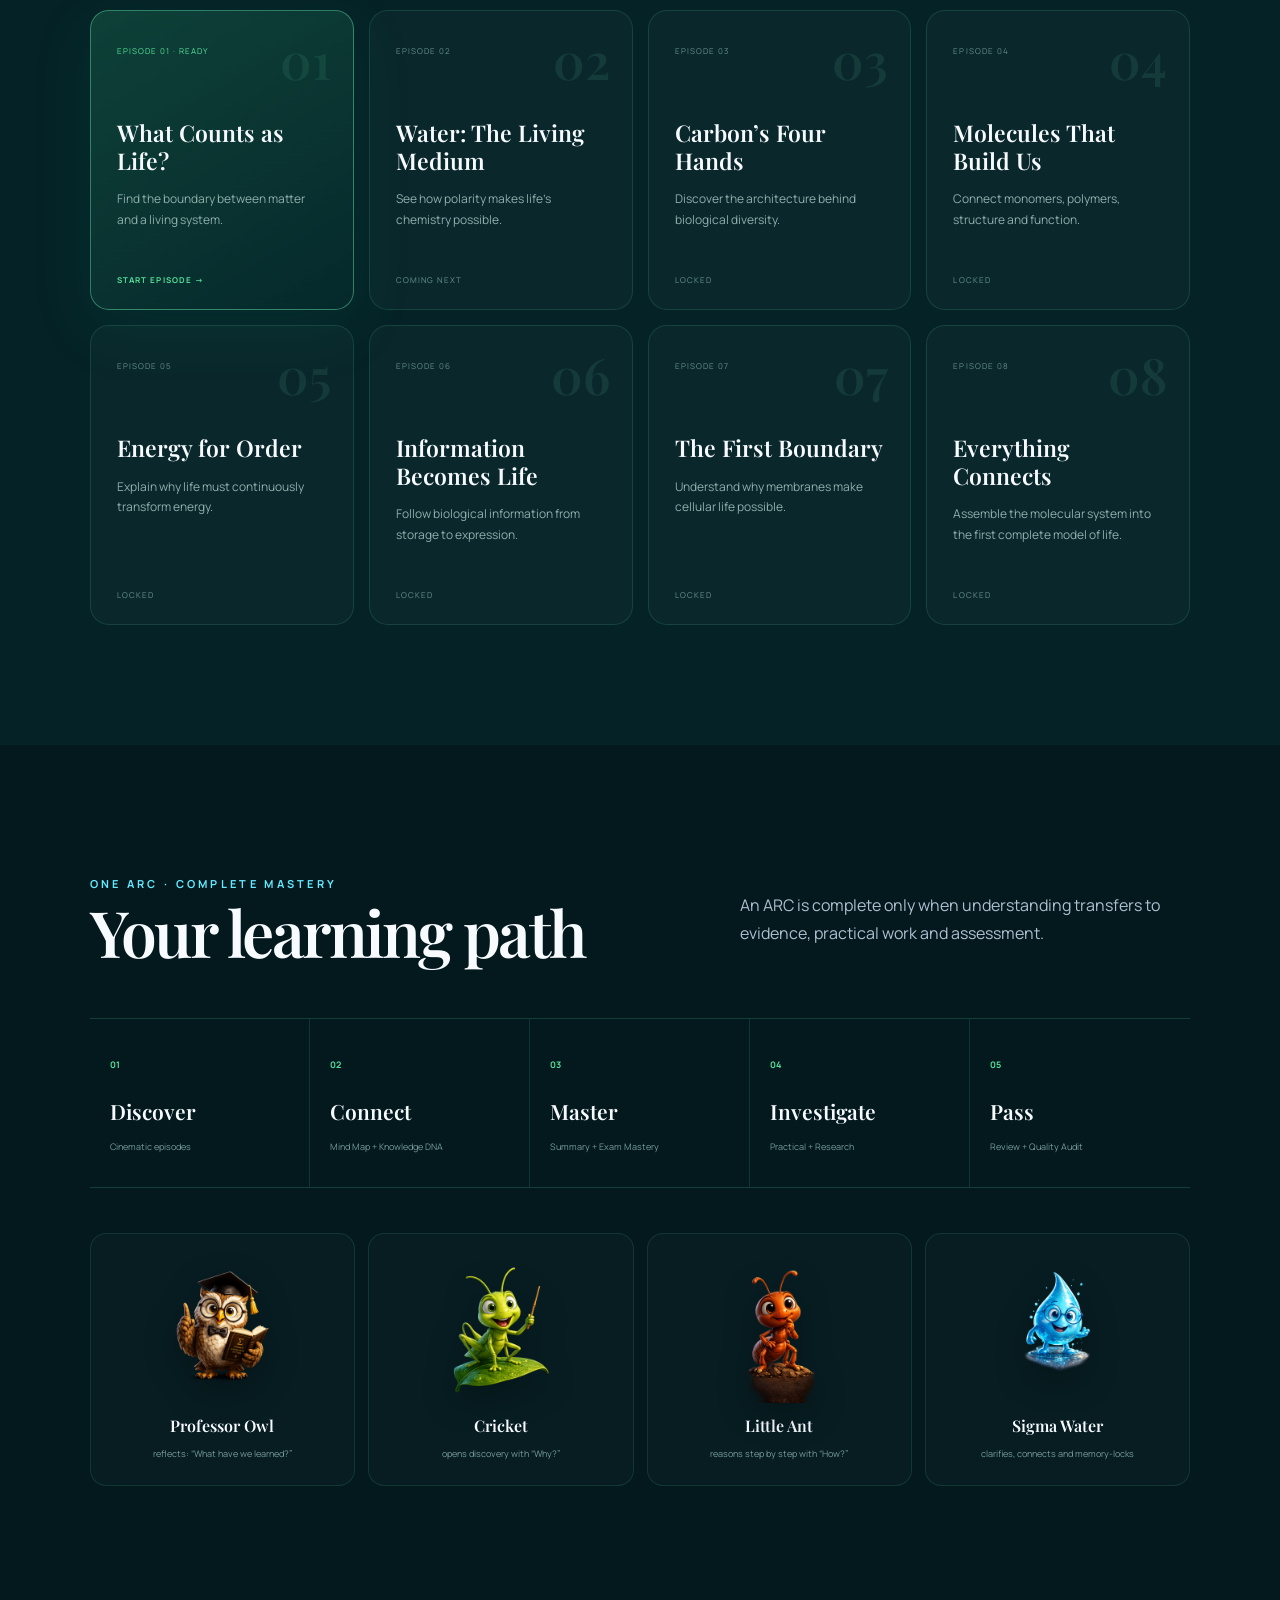
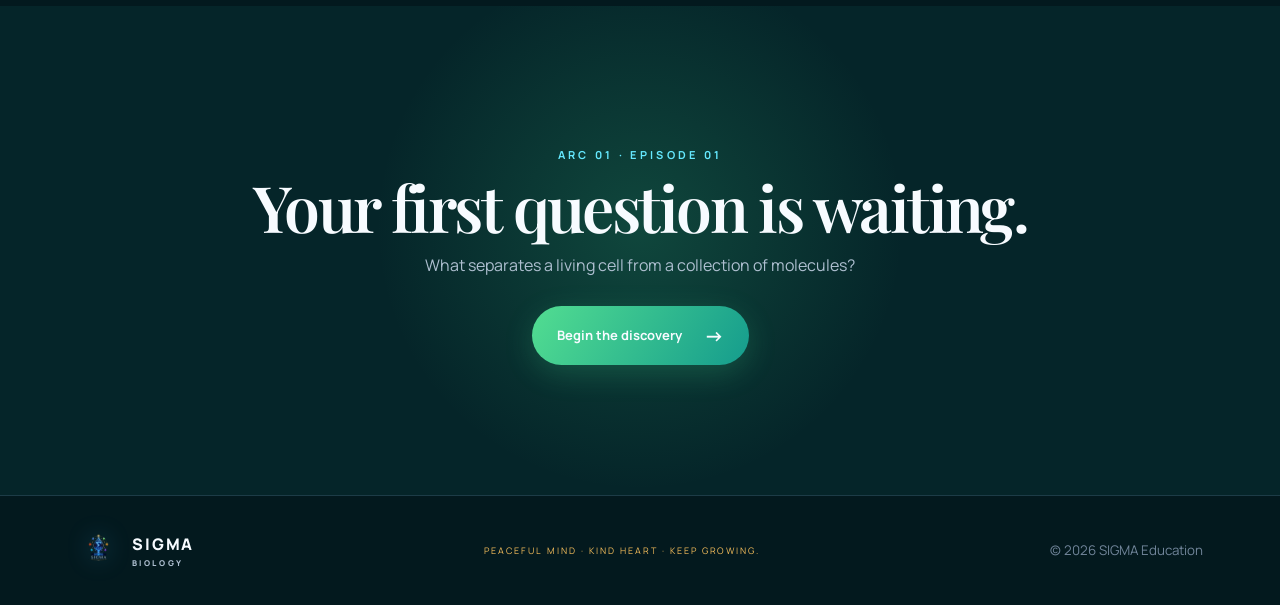
==== commit 502608a3: "SIGMA_WEB_Official_Identity_Update" ====
--- a/biology.html
+++ b/biology.html
@@ -16,7 +16,7 @@
   <div class="progress" aria-hidden="true"></div>
   <header class="nav">
     <a class="brand" href="index.html" aria-label="Back to SIGMA Education">
-      <span class="brand-mark">Σ</span>
+      <img class="brand-logo" src="sigma-official-logo.png" alt="">
       <span>SIGMA <small>BIOLOGY</small></span>
     </a>
     <button class="menu" aria-label="Open navigation" aria-expanded="false">☰</button>
@@ -26,7 +26,7 @@
       <a href="#episodes">Episodes</a>
       <a href="#method">Learning path</a>
     </nav>
-    <a class="nav-cta biology-cta" href="#current-arc">Continue learning</a>
+    <a class="nav-cta biology-cta" href="episode-01.html">Continue learning</a>
   </header>
 
   <main>
@@ -38,7 +38,7 @@
         <h1>Life is not a list.<br><span>It is a living system.</span></h1>
         <p class="lede">Travel from molecules to the biosphere. Discover how structure, function, interaction and transformation connect every level of life.</p>
         <div class="actions">
-          <a class="primary biology-cta" href="#current-arc">Continue ARC 01 <span>→</span></a>
+          <a class="primary biology-cta" href="episode-01.html">Continue ARC 01 <span>→</span></a>
           <a class="secondary" href="#roadmap">View course roadmap</a>
         </div>
         <div class="course-facts">
@@ -104,7 +104,7 @@
         <p>Each episode unlocks one essential idea, then connects it to the larger system of life.</p>
       </div>
       <div class="episode-grid">
-        <article class="episode active reveal"><small>EPISODE 01 · READY</small><b>01</b><h3>What Counts as Life?</h3><p>Find the boundary between matter and a living system.</p><span>START EPISODE →</span></article>
+        <a class="episode active reveal" href="episode-01.html"><small>EPISODE 01 · READY</small><b>01</b><h3>What Counts as Life?</h3><p>Find the boundary between matter and a living system.</p><span>START EPISODE →</span></a>
         <article class="episode reveal"><small>EPISODE 02</small><b>02</b><h3>Water: The Living Medium</h3><p>See how polarity makes life’s chemistry possible.</p><span>COMING NEXT</span></article>
         <article class="episode reveal"><small>EPISODE 03</small><b>03</b><h3>Carbon’s Four Hands</h3><p>Discover the architecture behind biological diversity.</p><span>LOCKED</span></article>
         <article class="episode reveal"><small>EPISODE 04</small><b>04</b><h3>Molecules That Build Us</h3><p>Connect monomers, polymers, structure and function.</p><span>LOCKED</span></article>
@@ -128,10 +128,10 @@
         <div><b>05</b><strong>Pass</strong><small>Review + Quality Audit</small></div>
       </div>
       <div class="character-promise reveal">
-        <div><span>🦉</span><strong>Professor Owl</strong><small>asks before explaining</small></div>
-        <div><span>🦗</span><strong>Cricket</strong><small>always asks “Why?”</small></div>
-        <div><span>🐜</span><strong>Little Ant</strong><small>grows through every attempt</small></div>
-        <div><span>💧</span><strong>Sigma Water</strong><small>crystallizes the insight</small></div>
+        <div><img src="sigma-professor-owl.png" alt=""><strong>Professor Owl</strong><small>reflects: “What have we learned?”</small></div>
+        <div><img src="sigma-cricket.png" alt=""><strong>Cricket</strong><small>opens discovery with “Why?”</small></div>
+        <div><img src="sigma-little-ant.png" alt=""><strong>Little Ant</strong><small>reasons step by step with “How?”</small></div>
+        <div><img src="sigma-water.png" alt=""><strong>Sigma Water</strong><small>clarifies, connects and memory-locks</small></div>
       </div>
     </section>
 
@@ -139,13 +139,13 @@
       <p class="eyebrow">ARC 01 · EPISODE 01</p>
       <h2>Your first question is waiting.</h2>
       <p>What separates a living cell from a collection of molecules?</p>
-      <a class="primary biology-cta" href="#episodes">Begin the discovery <span>→</span></a>
+      <a class="primary biology-cta" href="episode-01.html">Begin the discovery <span>→</span></a>
     </section>
   </main>
 
   <footer>
-    <div class="brand"><span class="brand-mark">Σ</span><span>SIGMA <small>BIOLOGY</small></span></div>
-    <p>PEACEFUL MIND · KINDLY HEART · KEEP GROWING.</p>
+    <div class="brand"><img class="brand-logo" src="sigma-official-logo.png" alt=""><span>SIGMA <small>BIOLOGY</small></span></div>
+    <p>PEACEFUL MIND · KIND HEART · KEEP GROWING.</p>
     <small>© 2026 SIGMA Education</small>
   </footer>
 </body>
--- a/styles.css
+++ b/styles.css
@@ -1,16 +1,19 @@
 :root{--navy:#031126;--navy2:#071c37;--blue:#22b9ff;--cyan:#65e9ff;--gold:#f4bd5b;--text:#f7fbff;--muted:#aebfd0;--line:rgba(150,214,255,.18)}
 *{box-sizing:border-box}html{scroll-behavior:smooth}body{margin:0;background:var(--navy);color:var(--text);font-family:Manrope,system-ui,sans-serif;overflow-x:hidden}a{color:inherit;text-decoration:none}.progress{position:fixed;inset:0 auto auto 0;height:2px;background:linear-gradient(90deg,var(--blue),var(--gold));width:0;z-index:100}
-.nav{height:82px;position:fixed;z-index:50;top:0;left:0;right:0;display:flex;align-items:center;gap:42px;padding:0 max(5vw,24px);border-bottom:1px solid transparent;transition:.3s}.nav.scrolled{height:68px;background:rgba(3,17,38,.86);backdrop-filter:blur(18px);border-color:var(--line)}.brand{display:flex;align-items:center;gap:11px;font-weight:800;letter-spacing:.12em}.brand-mark{display:grid;place-items:center;width:40px;height:40px;border:1px solid rgba(244,189,91,.8);border-radius:50%;font-family:serif;font-size:25px;color:var(--gold);box-shadow:0 0 24px rgba(244,189,91,.14)}.brand small{display:block;font-size:8px;letter-spacing:.32em;color:var(--muted);margin-top:2px}.nav nav{display:flex;gap:28px;margin-left:auto}.nav nav a{font-size:13px;color:#d7e3ed}.nav nav a:hover{color:var(--cyan)}.nav-cta,.primary{border-radius:100px;background:linear-gradient(120deg,#24b9f4,#0876e8);padding:13px 21px;font-size:13px;font-weight:700;box-shadow:0 8px 30px rgba(18,151,244,.25)}.menu{display:none;background:transparent;color:white;border:0;font-size:22px}
-.hero{min-height:100vh;position:relative;display:grid;grid-template-columns:45% 55%;align-items:center;overflow:hidden;background:radial-gradient(circle at 74% 48%,rgba(9,104,176,.25),transparent 29%),#020f21}.hero:after{content:"";position:absolute;inset:0;background:linear-gradient(90deg,#020f21 0%,rgba(2,15,33,.88) 30%,transparent 65%),linear-gradient(0deg,#020f21,transparent 25%);pointer-events:none}.hero-art{position:absolute;inset:0 0 0 25%;background:url("assets/sigma-hero.png") center right/cover no-repeat;z-index:0}.stars{position:absolute;inset:0;z-index:1;background-image:radial-gradient(#aeeaff 1px,transparent 1px);background-size:53px 53px;opacity:.18;animation:drift 22s linear infinite}.hero-copy{z-index:3;position:relative;margin-left:max(7vw,28px);max-width:650px;padding-top:70px}.eyebrow{font-size:11px;letter-spacing:.3em;color:var(--cyan);font-weight:700}.hero h1,.section h2,.closing h2{font-family:"Playfair Display",serif;font-weight:600;line-height:.95;margin:21px 0;font-size:clamp(48px,6.1vw,94px);letter-spacing:-.04em}.hero h1 span,.manifesto h2 span,.dna h2 span{color:var(--gold)}.lede{font-size:clamp(16px,1.4vw,20px);line-height:1.75;max-width:580px;color:#c6d2dd}.actions{display:flex;gap:18px;align-items:center;margin:32px 0}.primary{display:inline-flex;gap:22px;align-items:center;padding:16px 25px}.primary span{font-size:20px}.secondary{font-size:13px;border-bottom:1px solid #8296a8;padding:10px 2px}.proof{display:flex;gap:30px;padding-top:22px;border-top:1px solid var(--line);width:max-content}.proof span{font-size:9px;color:#9badbd;text-transform:uppercase;letter-spacing:.1em}.proof b{display:block;color:white;font-size:17px;margin-bottom:3px}.scroll{position:absolute;z-index:4;bottom:24px;left:50%;font-size:8px;letter-spacing:.28em;color:#88a2b8}.scroll i{display:block;text-align:center;font-size:20px;margin-top:5px;font-style:normal;animation:bob 1.8s infinite}
+.nav{height:82px;position:fixed;z-index:50;top:0;left:0;right:0;display:flex;align-items:center;gap:42px;padding:0 max(5vw,24px);border-bottom:1px solid transparent;transition:.3s}.nav.scrolled{height:68px;background:rgba(3,17,38,.86);backdrop-filter:blur(18px);border-color:var(--line)}.brand{display:flex;align-items:center;gap:11px;font-weight:800;letter-spacing:.12em}.brand-mark{display:grid;place-items:center;width:40px;height:40px;border:1px solid rgba(244,189,91,.8);border-radius:50%;font-family:serif;font-size:25px;color:var(--gold);box-shadow:0 0 24px rgba(244,189,91,.14)}.brand-logo{width:44px;height:44px;object-fit:contain;filter:drop-shadow(0 0 12px rgba(71,177,255,.32))}.brand small{display:block;font-size:8px;letter-spacing:.32em;color:var(--muted);margin-top:2px}.nav nav{display:flex;gap:28px;margin-left:auto}.nav nav a{font-size:13px;color:#d7e3ed}.nav nav a:hover{color:var(--cyan)}.nav-cta,.primary{border-radius:100px;background:linear-gradient(120deg,#24b9f4,#0876e8);padding:13px 21px;font-size:13px;font-weight:700;box-shadow:0 8px 30px rgba(18,151,244,.25)}.menu{display:none;background:transparent;color:white;border:0;font-size:22px}
+.hero{min-height:100vh;position:relative;display:grid;grid-template-columns:45% 55%;align-items:center;overflow:hidden;background:radial-gradient(circle at 74% 48%,rgba(9,104,176,.25),transparent 29%),#020f21}.hero:after{content:"";position:absolute;inset:0;background:linear-gradient(90deg,#020f21 0%,rgba(2,15,33,.88) 30%,transparent 65%),linear-gradient(0deg,#020f21,transparent 25%);pointer-events:none}.hero-art{position:absolute;inset:0 0 0 25%;background:url("sigma-hero.png") center right/cover no-repeat;z-index:0}.stars{position:absolute;inset:0;z-index:1;background-image:radial-gradient(#aeeaff 1px,transparent 1px);background-size:53px 53px;opacity:.18;animation:drift 22s linear infinite}.hero-copy{z-index:3;position:relative;margin-left:max(7vw,28px);max-width:650px;padding-top:70px}.eyebrow{font-size:11px;letter-spacing:.3em;color:var(--cyan);font-weight:700}.hero h1,.section h2,.closing h2{font-family:"Playfair Display",serif;font-weight:600;line-height:.95;margin:21px 0;font-size:clamp(48px,6.1vw,94px);letter-spacing:-.04em}.hero h1 span,.manifesto h2 span,.dna h2 span{color:var(--gold)}.lede{font-size:clamp(16px,1.4vw,20px);line-height:1.75;max-width:580px;color:#c6d2dd}.actions{display:flex;gap:18px;align-items:center;margin:32px 0}.primary{display:inline-flex;gap:22px;align-items:center;padding:16px 25px}.primary span{font-size:20px}.secondary{font-size:13px;border-bottom:1px solid #8296a8;padding:10px 2px}.proof{display:flex;gap:30px;padding-top:22px;border-top:1px solid var(--line);width:max-content}.proof span{font-size:9px;color:#9badbd;text-transform:uppercase;letter-spacing:.1em}.proof b{display:block;color:white;font-size:17px;margin-bottom:3px}.scroll{position:absolute;z-index:4;bottom:24px;left:50%;font-size:8px;letter-spacing:.28em;color:#88a2b8}.scroll i{display:block;text-align:center;font-size:20px;margin-top:5px;font-style:normal;animation:bob 1.8s infinite}
 .section{padding:120px max(7vw,28px)}.manifesto{text-align:center;max-width:1000px;margin:auto}.manifesto h2,.section h2,.closing h2{font-size:clamp(40px,5vw,72px)}.manifesto>p:last-child{max-width:720px;margin:30px auto 0;color:var(--muted);font-size:18px;line-height:1.8}.section-head{display:flex;justify-content:space-between;align-items:end;gap:30px;margin-bottom:55px}.section-head h2{margin:10px 0 0}.section-head>p{max-width:450px;color:var(--muted);line-height:1.7}
 .universe{background:linear-gradient(180deg,#04142b,#071932)}.world-grid{display:grid;grid-template-columns:repeat(3,1fr);gap:16px}.world{min-height:325px;border:1px solid var(--line);border-radius:22px;padding:30px;position:relative;overflow:hidden;background:rgba(255,255,255,.025);transition:.35s}.world:after{content:"";position:absolute;width:180px;height:180px;border-radius:50%;filter:blur(60px);opacity:.15;right:-50px;top:-50px;background:var(--accent)}.world:hover{transform:translateY(-7px);border-color:color-mix(in srgb,var(--accent),transparent 45%);box-shadow:0 20px 50px rgba(0,0,0,.24)}.world .icon{font-size:34px;display:block;margin-bottom:52px}.world small{color:var(--accent);letter-spacing:.18em;font-size:9px}.world h3{font-family:"Playfair Display";font-size:30px;margin:8px 0}.world p{color:var(--muted);font-size:13px;line-height:1.7}.world a{position:absolute;bottom:25px;font-size:11px;font-weight:700;color:var(--accent)}.bio{--accent:#4de699}.chem{--accent:#ff9e59}.phys{--accent:#69c8ff}.math{--accent:#c69cff}.history{--accent:#efbd62}.tok{--accent:#6be7e0}
 .journey{background:#020f21}.steps{display:grid;grid-template-columns:repeat(4,1fr);border-top:1px solid var(--line)}.steps article{position:relative;padding:35px 26px;border-right:1px solid var(--line)}.steps b{font-size:10px;color:#6d8397}.steps span{display:block;font-size:32px;color:var(--gold);margin:35px 0}.steps h3{font-family:"Playfair Display";font-size:25px}.steps p{font-size:13px;color:var(--muted);line-height:1.7}
 .programs{background:radial-gradient(circle at 50% 100%,rgba(23,112,178,.25),transparent 40%),#06162d}.program-grid{display:grid;grid-template-columns:repeat(3,1fr);gap:18px}.program-grid article{padding:38px;border:1px solid var(--line);border-radius:20px;background:linear-gradient(145deg,rgba(255,255,255,.04),rgba(255,255,255,.01))}.program-grid strong{display:grid;place-items:center;width:52px;height:52px;border-radius:16px;background:rgba(37,183,255,.12);color:var(--cyan);font-family:"Playfair Display";font-size:21px}.program-grid h3{font-size:25px;margin:28px 0 10px}.program-grid p{color:var(--muted);font-size:13px;line-height:1.7;min-height:70px}.program-grid span{font-size:10px;letter-spacing:.13em;color:var(--cyan)}
 .dna{display:grid;grid-template-columns:1fr 1fr;align-items:center;gap:70px;background:#020f21}.dna h2{margin:15px 0}.dna-copy>p:not(.eyebrow){color:var(--muted);line-height:1.8;max-width:580px;margin-bottom:32px}.orbit{position:relative;aspect-ratio:1;max-width:520px;margin:auto}.ring{position:absolute;border:1px solid rgba(67,200,255,.22);border-radius:50%;inset:15%;animation:spin 22s linear infinite}.r2{inset:4%;animation-direction:reverse;animation-duration:30s}.r3{inset:28%;animation-duration:16s}.core{position:absolute;inset:40%;border-radius:50%;display:grid;place-items:center;background:radial-gradient(circle,#1b8ccb,#052141 65%);box-shadow:0 0 65px rgba(34,185,255,.33);font-family:serif;font-size:52px;color:var(--gold)}.core small{position:absolute;bottom:16%;font:7px Manrope;letter-spacing:.2em;color:#bfeaff}.node{position:absolute;padding:9px 14px;border-radius:100px;border:1px solid var(--line);background:#071b35;font:10px Manrope;color:#caeaff;font-style:normal;box-shadow:0 0 25px rgba(34,185,255,.1)}.n1{top:7%;left:43%}.n2{top:28%;right:0}.n3{bottom:12%;right:15%}.n4{bottom:16%;left:8%}.n5{top:25%;left:0}
 .closing{text-align:center;padding:130px 25px;background:radial-gradient(circle at 50% 50%,rgba(12,104,173,.25),transparent 42%),#06162d}.closing h2{margin:15px}.closing>p:not(.eyebrow){color:var(--muted);margin-bottom:30px}footer{min-height:110px;padding:25px max(6vw,25px);display:flex;align-items:center;justify-content:space-between;border-top:1px solid var(--line);gap:30px}footer p{font-size:9px;letter-spacing:.22em;color:var(--gold)}footer>small{color:#71859a}
+.guides{background:radial-gradient(circle at 50% 18%,rgba(42,126,190,.11),transparent 35%),#03121f}.guide-grid{display:grid;grid-template-columns:repeat(4,1fr);gap:16px}.guide-card{--guide:#5bbbe8;position:relative;overflow:hidden;min-height:500px;padding:0 25px 28px;border:1px solid rgba(130,188,222,.16);border-radius:22px;background:linear-gradient(160deg,rgba(255,255,255,.045),rgba(255,255,255,.012));transition:.35s}.guide-card:hover{transform:translateY(-7px);border-color:rgba(244,189,91,.36);box-shadow:0 25px 70px rgba(0,0,0,.25)}.guide-portrait{height:315px;margin:0 -25px 24px;display:flex;align-items:flex-end;justify-content:center;background:radial-gradient(circle at 50% 65%,rgba(82,169,225,.18),transparent 55%)}.guide-portrait img{width:100%;height:100%;object-fit:contain;object-position:center bottom;filter:drop-shadow(0 18px 25px rgba(0,0,0,.32));transition:.4s}.guide-card:hover img{transform:scale(1.035)}.guide-card small{font-size:8px;letter-spacing:.18em;color:var(--gold)}.guide-card h3{font:600 26px "Playfair Display";margin:15px 0 12px}.guide-card p{font-size:11px;line-height:1.75;color:#91a9b3}.guide-card p strong{color:#dcebf0}.guide-card.cricket{--guide:#a9e53d}.guide-card.ant{--guide:#ef8d33}.guide-card.owl{--guide:#d9b67c}.guide-card.water{--guide:#42cfff}.guide-card:after{content:"";position:absolute;left:25px;right:25px;bottom:0;height:2px;background:linear-gradient(90deg,transparent,var(--guide),transparent);opacity:.7}
+.sigma-standard{display:grid;grid-template-columns:minmax(270px,.8fr) 1.7fr;gap:clamp(45px,7vw,110px);align-items:center;background:radial-gradient(circle at 17% 50%,rgba(28,131,229,.2),transparent 28%),linear-gradient(145deg,#020c16,#06192a)}.standard-brand{text-align:center}.standard-brand img{display:block;width:min(100%,520px);margin:auto;filter:drop-shadow(0 25px 60px rgba(20,126,233,.22))}.standard-brand p{margin-top:18px;color:#d5ad55;font-size:9px;letter-spacing:.34em}.standard-copy h2{font-size:clamp(45px,5vw,72px);margin:15px 0 38px}.standard-copy h2 span{color:var(--gold)}.principle-grid{display:grid;grid-template-columns:1fr 1fr;gap:13px}.principle-grid article{padding:24px;border:1px solid rgba(116,181,219,.15);border-radius:16px;background:rgba(255,255,255,.025)}.principle-grid b{font-size:9px;color:var(--gold)}.principle-grid h3{font:600 19px "Playfair Display";margin:15px 0 8px}.principle-grid p{color:#8fa6b1;font-size:10px;line-height:1.65}.standard-copy blockquote{margin:28px 0 0;padding:20px;border-block:1px solid rgba(244,189,91,.22);color:#f1cc77;font:600 clamp(10px,1.1vw,14px) "Playfair Display";letter-spacing:.16em;text-align:center}.standard-copy blockquote i{margin:0 10px;color:#5bbbe8;font-style:normal}
 .reveal{opacity:0;transform:translateY(24px);transition:opacity .8s,transform .8s}.reveal.visible{opacity:1;transform:none}@keyframes drift{to{background-position:53px 53px}}@keyframes bob{50%{transform:translateY(7px)}}@keyframes spin{to{transform:rotate(360deg)}}
+@media(max-width:1050px){.guide-grid{grid-template-columns:repeat(2,1fr)}.sigma-standard{grid-template-columns:1fr}.standard-brand img{width:min(72vw,440px)}}
 @media(max-width:900px){.nav nav,.nav-cta{display:none}.menu{display:block;margin-left:auto}.nav.open nav{display:flex;position:absolute;top:68px;left:18px;right:18px;flex-direction:column;padding:25px;border:1px solid var(--line);border-radius:18px;background:#06172e}.hero{grid-template-columns:1fr}.hero-art{inset:0 0 10% 8%;opacity:.58;background-position:62% center}.hero:after{background:linear-gradient(90deg,rgba(2,15,33,.95),rgba(2,15,33,.25)),linear-gradient(0deg,#020f21,transparent 35%)}.hero-copy{margin:0;padding:130px 28px 80px;align-self:end}.proof{max-width:100%;gap:18px}.world-grid,.program-grid{grid-template-columns:1fr 1fr}.steps{grid-template-columns:1fr 1fr}.dna{grid-template-columns:1fr}.section-head{align-items:start;flex-direction:column}.scroll{display:none}}
-@media(max-width:600px){.section{padding:85px 22px}.hero h1{font-size:52px}.actions{align-items:flex-start;flex-direction:column}.world-grid,.program-grid,.steps{grid-template-columns:1fr}.steps article{border-right:0;border-bottom:1px solid var(--line)}.world{min-height:310px}.proof span{font-size:7px}.orbit{width:100%}footer{flex-direction:column;text-align:center;padding:35px}}
+@media(max-width:600px){.section{padding:85px 22px}.hero h1{font-size:52px}.actions{align-items:flex-start;flex-direction:column}.world-grid,.program-grid,.steps,.guide-grid,.principle-grid{grid-template-columns:1fr}.steps article{border-right:0;border-bottom:1px solid var(--line)}.world{min-height:310px}.proof span{font-size:7px}.orbit{width:100%}.guide-card{min-height:465px}.guide-portrait{height:290px}.standard-copy blockquote{line-height:2}.brand-logo{width:37px;height:37px}footer{flex-direction:column;text-align:center;padding:35px}}
 @media(prefers-reduced-motion:reduce){*{scroll-behavior:auto!important;animation:none!important;transition:none!important}.reveal{opacity:1;transform:none}}
 
 /* Biology universe */
@@ -19,3 +22,34 @@
 .episode-section{background:#052327}.episode-grid{display:grid;grid-template-columns:repeat(4,1fr);gap:15px}.episode{position:relative;min-height:300px;padding:26px;border:1px solid rgba(103,225,168,.14);border-radius:19px;background:rgba(255,255,255,.025);transition:.3s}.episode:hover{transform:translateY(-5px);border-color:rgba(103,225,168,.42)}.episode small{font-size:8px;letter-spacing:.13em;color:#658c8a}.episode>b{position:absolute;right:22px;top:15px;font:600 50px "Playfair Display";color:rgba(113,208,164,.11)}.episode h3{font:600 23px/1.2 "Playfair Display";margin:60px 0 15px}.episode p{font-size:12px;line-height:1.7;color:#8faeac}.episode>span{position:absolute;bottom:24px;font-size:8px;letter-spacing:.14em;color:#698f8d}.episode.active{background:linear-gradient(150deg,rgba(59,201,134,.18),rgba(7,48,49,.5));border-color:rgba(103,225,168,.45);box-shadow:0 18px 60px rgba(18,124,96,.13)}.episode.active small,.episode.active>span{color:var(--bio)}.episode.active>span{font-weight:700}.biology-method{background:#03191e}.path-track{display:grid;grid-template-columns:repeat(5,1fr);border-top:1px solid rgba(103,225,168,.18);border-bottom:1px solid rgba(103,225,168,.18)}.path-track div{padding:32px 20px;border-right:1px solid rgba(103,225,168,.14)}.path-track div:last-child{border:0}.path-track b{font-size:9px;color:var(--bio)}.path-track strong{display:block;font:600 21px "Playfair Display";margin:24px 0 8px}.path-track small{font-size:9px;color:#789b99}.character-promise{display:grid;grid-template-columns:repeat(4,1fr);gap:13px;margin-top:45px}.character-promise div{padding:23px;border:1px solid rgba(103,225,168,.13);border-radius:16px;text-align:center;background:rgba(255,255,255,.02)}.character-promise span{font-size:28px}.character-promise strong{display:block;margin:12px 0 4px;font:600 16px "Playfair Display"}.character-promise small{font-size:9px;color:#789b99}.biology-closing{background:radial-gradient(circle at 50% 45%,rgba(58,207,139,.2),transparent 38%),#052529}
 @media(max-width:1050px){.biology-hero{grid-template-columns:1fr;min-height:auto}.biology-copy{padding-top:40px}.biology-visual{width:min(78vw,530px);margin-top:40px}.arc-panel{grid-template-columns:110px 1fr}.arc-dna{display:none}.episode-grid{grid-template-columns:repeat(2,1fr)}.path-track{grid-template-columns:repeat(3,1fr)}}
 @media(max-width:700px){.biology-hero{padding:110px 22px 65px}.biology-copy h1{font-size:50px}.course-facts{width:100%;gap:15px;flex-wrap:wrap}.biology-visual{width:100%}.bio-status{grid-template-columns:1fr 1fr;padding:22px}.bio-status div{padding:14px;border-bottom:1px solid rgba(103,225,168,.12)}.theme-grid,.episode-grid{grid-template-columns:1fr}.theme-card{padding:95px 25px 28px}.theme-card>b{left:25px}.levels{align-items:flex-start;flex-direction:column}.levels i{transform:rotate(90deg);margin-left:22px}.arc-panel{grid-template-columns:1fr;padding:27px}.arc-number{text-align:left;border-right:0;border-bottom:1px solid rgba(103,225,168,.15);padding-bottom:15px}.arc-number strong{display:inline;margin-left:10px;font-size:45px}.path-track,.character-promise{grid-template-columns:1fr}.path-track div{border-right:0;border-bottom:1px solid rgba(103,225,168,.12)}}
+
+/* Episode 01 */
+.lesson-page{background:#03191e}.lesson-hero{min-height:100vh;padding:120px max(7vw,28px) 75px;display:grid;grid-template-columns:52% 48%;align-items:center;gap:45px;background:radial-gradient(circle at 78% 45%,rgba(80,229,157,.16),transparent 29%),linear-gradient(145deg,#02131a,#07312c);overflow:hidden}.lesson-copy{max-width:720px}.lesson-copy h1{font:600 clamp(62px,7vw,104px)/.9 "Playfair Display";letter-spacing:-.055em;margin:24px 0}.lesson-copy h1 span{color:var(--bio)}.life-lab{position:relative;min-height:570px}.lab-core{position:absolute;inset:37%;display:grid;place-items:center;text-align:center;border-radius:50%;background:radial-gradient(circle,#249a79,#072f35 70%);box-shadow:0 0 80px rgba(71,227,162,.3);font:700 10px Manrope;letter-spacing:.2em}.lab-core b{display:block;font:600 52px "Playfair Display";color:var(--bio)}.specimen{position:absolute;width:190px;padding:20px;border:1px solid rgba(103,225,168,.2);border-radius:18px;background:rgba(4,37,40,.82);backdrop-filter:blur(10px)}.specimen i{display:block;font-style:normal;font-size:32px}.specimen span{display:block;font:600 19px "Playfair Display";margin:8px 0}.specimen small{color:#82a8a3;font-size:9px;line-height:1.5}.specimen:nth-child(1){left:4%;top:4%}.specimen:nth-child(2){right:2%;top:13%}.specimen:nth-child(3){left:0;bottom:9%}.specimen:nth-child(4){right:5%;bottom:2%}.scene-strip{position:sticky;top:68px;z-index:20;display:grid;grid-template-columns:repeat(7,1fr);background:rgba(3,25,30,.94);backdrop-filter:blur(16px);border-block:1px solid rgba(103,225,168,.15)}.scene-strip a{padding:17px 12px;text-align:center;font-size:8px;letter-spacing:.09em;color:#789c99;border-right:1px solid rgba(103,225,168,.1)}.scene-strip b{color:var(--bio);margin-right:5px}.scene-heading{display:flex;align-items:center;gap:28px;margin-bottom:50px}.scene-heading>span{font:600 72px "Playfair Display";color:rgba(84,225,154,.2)}.scene-heading h2{margin:6px 0 0}.lesson-scene{border-bottom:1px solid rgba(103,225,168,.12)}.dialogue-grid{display:grid;grid-template-columns:repeat(2,1fr);gap:15px}.dialogue-grid article{padding:28px;border:1px solid rgba(103,225,168,.14);border-radius:18px;background:rgba(255,255,255,.02)}.dialogue-grid span{font-size:34px}.dialogue-grid small{display:block;margin:18px 0 10px;color:var(--bio);font-size:8px;letter-spacing:.16em}.dialogue-grid h3{font:600 22px/1.45 "Playfair Display";margin:0}.analyse-scene{background:#052327}.life-functions{display:grid;grid-template-columns:repeat(4,1fr);gap:13px}.life-functions article{min-height:220px;padding:24px;border:1px solid rgba(103,225,168,.14);border-radius:17px;background:rgba(255,255,255,.025)}.life-functions b{color:var(--bio);font-size:9px}.life-functions h3{font:600 21px "Playfair Display";margin:45px 0 12px}.life-functions p{color:#87a9a6;font-size:11px;line-height:1.7}.accuracy-note{margin-top:25px;padding:22px;border-left:2px solid var(--gold);background:rgba(244,189,91,.06);color:#abc4c0;line-height:1.75;font-size:12px}.accuracy-note strong{color:var(--gold)}.system-model{display:grid;grid-template-columns:1fr auto 1fr auto 1fr auto 1fr;align-items:center;gap:15px}.system-model div{padding:25px;border:1px solid rgba(103,225,168,.14);border-radius:16px;min-height:180px}.system-model small{color:var(--bio);font-size:8px;letter-spacing:.14em}.system-model strong{display:block;font:600 20px "Playfair Display";margin:30px 0 8px}.system-model p{color:#789b98;font-size:10px;line-height:1.6}.system-model i{font-style:normal;color:var(--bio)}.aha{display:flex;align-items:center;gap:25px;margin-top:32px;padding:28px;border:1px solid rgba(103,225,168,.25);border-radius:18px;background:linear-gradient(120deg,rgba(69,218,151,.12),rgba(3,25,30,.4))}.aha>span{font-size:42px}.aha small{color:var(--bio);font-size:8px;letter-spacing:.15em}.aha h3{font:600 24px/1.4 "Playfair Display";margin:8px 0}.apply-scene{background:#052327}.case-grid{display:grid;grid-template-columns:repeat(3,1fr);gap:16px}.case{padding:28px;border:1px solid rgba(103,225,168,.15);border-radius:18px;background:rgba(255,255,255,.025)}.case small{color:var(--bio);font-size:8px;letter-spacing:.15em}.case h3{font:600 25px "Playfair Display";margin:22px 0 12px}.case p{min-height:90px;color:#8caaa7;font-size:11px;line-height:1.7}.case button,.reveal-answer{cursor:pointer;margin:6px 4px 0 0;padding:10px 14px;border:1px solid rgba(103,225,168,.25);border-radius:100px;background:#063637;color:#c9f9df;font:700 9px Manrope}.case-result{min-height:40px;margin-top:17px;font-size:10px;line-height:1.5}.case-result.correct{color:var(--bio)}.case-result.retry{color:#ffc477}.evaluate-scene{background:#03191e}.exam-card{display:grid;grid-template-columns:1fr 1fr;border:1px solid rgba(103,225,168,.18);border-radius:22px;overflow:hidden}.exam-card>div{padding:38px}.exam-card>div:first-child{background:rgba(71,212,145,.07)}.exam-card small{color:var(--bio);font-size:8px;letter-spacing:.16em}.exam-card h3{font:600 28px/1.4 "Playfair Display";margin:22px 0}.exam-card em{color:var(--gold);font-style:normal}.answer-framework{border-left:1px solid rgba(103,225,168,.14);color:#9ebbb7;font-size:11px;line-height:1.7}.answer-framework b{color:#e4fff2}.connect-scene{background:radial-gradient(circle at 50% 58%,rgba(74,218,149,.13),transparent 34%),#052327}.connection-map{display:grid;grid-template-columns:1fr auto 1fr auto 1fr;align-items:center;gap:20px}.connection-map div{padding:30px;text-align:center;border:1px solid rgba(103,225,168,.16);border-radius:18px}.connection-map small{display:block;color:#739c98;font-size:8px;letter-spacing:.15em;margin-bottom:13px}.connection-map strong{font:600 20px "Playfair Display"}.connection-map i{font-style:normal;color:var(--bio)}.lesson-complete{max-width:850px;margin:100px auto 0;text-align:center}.lesson-complete h2{margin:14px 0}.lesson-complete>p:not(.eyebrow){color:#9bb7b3;line-height:1.75;margin-bottom:30px}
+.episode-poster-section{display:grid;grid-template-columns:minmax(300px,1fr) minmax(360px,640px);gap:clamp(45px,7vw,110px);align-items:center;padding:110px max(7vw,28px);background:radial-gradient(circle at 75% 45%,rgba(244,189,91,.13),transparent 32%),linear-gradient(135deg,#02151c,#082d2c);border-block:1px solid rgba(244,189,91,.13)}.episode-poster-copy{max-width:590px}.episode-poster-copy h2{font:600 clamp(52px,5.5vw,82px)/.96 "Playfair Display";letter-spacing:-.045em;margin:18px 0 28px}.episode-poster-copy h2 span{color:var(--gold)}.episode-poster-copy>p:not(.eyebrow){max-width:540px;color:#9ebbb7;line-height:1.8;margin-bottom:30px}.poster-path{display:flex;flex-wrap:wrap;align-items:center;gap:9px;margin:0 0 34px}.poster-path span{padding:8px 11px;border:1px solid rgba(244,189,91,.2);border-radius:100px;background:rgba(244,189,91,.05);color:#e9cf94;font-size:8px;letter-spacing:.09em;text-transform:uppercase}.poster-path i{color:var(--bio);font-style:normal;font-size:10px}.episode-poster-frame{margin:0;padding:15px;border:1px solid rgba(244,189,91,.26);border-radius:26px;background:linear-gradient(145deg,rgba(244,189,91,.08),rgba(58,213,146,.04));box-shadow:0 35px 100px rgba(0,0,0,.38)}.episode-poster-frame a{display:block;border-radius:15px;overflow:hidden;background:#041a20}.episode-poster-frame img{display:block;width:100%;height:auto;transition:transform .55s ease}.episode-poster-frame a:hover img{transform:scale(1.012)}.episode-poster-frame figcaption{text-align:center;padding:15px 8px 2px;color:#8ca9a5;font-size:8px;letter-spacing:.18em}
+@media(max-width:1000px){.lesson-hero{grid-template-columns:1fr}.life-lab{min-height:500px}.episode-poster-section{grid-template-columns:1fr}.episode-poster-copy{max-width:760px}.episode-poster-frame{width:min(100%,650px);margin:auto}.life-functions{grid-template-columns:repeat(2,1fr)}.system-model{grid-template-columns:1fr 1fr}.system-model i{display:none}.case-grid{grid-template-columns:1fr}.case p{min-height:auto}}
+@media(max-width:700px){.lesson-hero{padding:120px 22px 70px}.lesson-copy h1{font-size:64px}.life-lab{min-height:620px}.specimen{width:46%}.specimen:nth-child(1){left:0}.specimen:nth-child(2){right:0}.specimen:nth-child(3){left:0}.specimen:nth-child(4){right:0}.lab-core{inset:40% 34%}.episode-poster-section{padding:80px 22px}.episode-poster-copy h2{font-size:52px}.episode-poster-frame{padding:8px;border-radius:18px}.scene-strip{overflow-x:auto;grid-template-columns:repeat(7,110px)}.dialogue-grid,.life-functions,.system-model,.exam-card,.connection-map{grid-template-columns:1fr}.scene-heading{align-items:flex-start}.scene-heading>span{font-size:48px}.answer-framework{border-left:0;border-top:1px solid rgba(103,225,168,.14)}.connection-map i{transform:rotate(90deg);text-align:center}}
+
+/* EPISODE 01 — CINEMATIC POSTER EXPERIENCE */
+.poster-episode-page{--poster-gold:#f7c451;--poster-ink:#020c12;min-height:100vh;background:radial-gradient(circle at 50% 20%,#123b49 0,#04131a 42%,#010607 100%);color:#f8f1da;font-family:Manrope,system-ui,sans-serif;overflow-x:hidden}
+.poster-toolbar{position:sticky;z-index:20;top:0;display:grid;grid-template-columns:1fr auto 1fr;align-items:center;min-height:64px;padding:10px clamp(16px,4vw,52px);border-bottom:1px solid rgba(247,196,81,.22);background:rgba(2,12,18,.88);backdrop-filter:blur(18px);box-shadow:0 12px 40px rgba(0,0,0,.28)}
+.poster-toolbar a{display:inline-flex;align-items:center;gap:10px;width:max-content;border:1px solid rgba(247,196,81,.32);border-radius:999px;padding:10px 15px;color:#f7d77f;font-size:9px;font-weight:800;letter-spacing:.13em;transition:.25s}
+.poster-toolbar a:hover{border-color:var(--poster-gold);background:rgba(247,196,81,.08);transform:translateY(-1px)}
+.poster-toolbar p{margin:0;text-align:center;line-height:1.15}.poster-toolbar p b{display:block;color:var(--poster-gold);font:700 12px Cinzel,serif;letter-spacing:.18em}.poster-toolbar p span{display:block;margin-top:4px;color:#9cb9bd;font-size:8px;letter-spacing:.22em}
+.poster-fullscreen{justify-self:end}.poster-stage{width:min(100%,1100px);margin:auto;padding:clamp(18px,3vw,42px)}
+.episode-artboard{position:relative;width:100%;aspect-ratio:2/3;background:#04151b url("episode-01-background.png") center top/100% 100% no-repeat;border:1px solid rgba(247,196,81,.46);border-radius:clamp(10px,1.5vw,20px);box-shadow:0 35px 110px rgba(0,0,0,.68),0 0 0 7px rgba(247,196,81,.035);overflow:hidden}
+.poster-hotspot{position:absolute;display:flex;align-items:center;justify-content:center;border:1px solid transparent;border-radius:9px;color:transparent;transition:.25s}
+.poster-hotspot span{padding:7px 10px;border-radius:999px;background:rgba(1,12,16,.84);border:1px solid rgba(247,196,81,.5);color:#f8d77b;font-size:clamp(6px,.75vw,9px);font-weight:800;letter-spacing:.12em;opacity:0;transform:translateY(5px);transition:.25s}
+.poster-hotspot:hover,.poster-hotspot:focus-visible{border-color:rgba(247,196,81,.55);background:rgba(247,196,81,.06);outline:none}.poster-hotspot:hover span,.poster-hotspot:focus-visible span{opacity:1;transform:none}
+.hotspot-hook{left:1.2%;top:34.9%;width:30.3%;height:23.2%}.hotspot-next{right:1.2%;bottom:3.1%;width:22.4%;height:12.3%}
+.episode-key{display:grid;grid-template-columns:auto 1fr;gap:20px;align-items:center;margin:26px 0 16px;padding:24px clamp(20px,4vw,38px);border:1px solid rgba(247,196,81,.25);border-radius:18px;background:linear-gradient(120deg,rgba(247,196,81,.09),rgba(19,76,76,.16))}
+.key-sigma{display:grid;place-items:center;width:58px;height:58px;border:1px solid rgba(247,196,81,.55);border-radius:50%;font:700 33px Cinzel,serif;color:var(--poster-gold)}
+.episode-key small{color:var(--poster-gold);font-size:8px;letter-spacing:.2em;font-weight:800}.episode-key p{max-width:850px;margin:8px 0 0;color:#c7d8d5;font-size:12px;line-height:1.7}
+.poster-actions{display:flex;justify-content:space-between;gap:14px;padding:10px 0 25px}.poster-actions a{display:inline-flex;align-items:center;gap:12px;padding:13px 18px;border:1px solid rgba(247,196,81,.25);border-radius:999px;color:#d8e3df;font-size:9px;font-weight:800;letter-spacing:.11em}.poster-actions .poster-primary-action{background:linear-gradient(120deg,#d99b26,#ffd875);border-color:#f8d172;color:#201400;box-shadow:0 10px 30px rgba(224,165,46,.18)}
+.poster-footer{display:grid;grid-template-columns:1fr auto 1fr;align-items:center;gap:22px;min-height:82px;padding:20px clamp(18px,5vw,65px);border-top:1px solid rgba(247,196,81,.18);background:#010a0d}.poster-footer>span{font:700 10px Cinzel,serif;letter-spacing:.12em;color:#e8c567}.poster-footer p{margin:0;text-align:center;color:var(--poster-gold);font:600 9px Cinzel,serif;letter-spacing:.19em}.poster-footer small{justify-self:end;color:#6f8a8b;font-size:8px;letter-spacing:.14em}
+.sr-only{position:absolute!important;width:1px!important;height:1px!important;padding:0!important;margin:-1px!important;overflow:hidden!important;clip:rect(0,0,0,0)!important;white-space:nowrap!important;border:0!important}
+@media(max-width:700px){.poster-toolbar{grid-template-columns:auto 1fr auto;min-height:55px;padding:8px 10px}.poster-toolbar a{padding:8px 10px;font-size:7px}.poster-toolbar p b{font-size:9px}.poster-toolbar p span{display:none}.poster-stage{padding:12px}.episode-artboard{border-radius:8px}.poster-hotspot span{display:none}.episode-key{grid-template-columns:1fr;padding:20px}.key-sigma{width:45px;height:45px;font-size:25px}.poster-actions a{padding:11px 13px;font-size:7px}.poster-footer{grid-template-columns:1fr;text-align:center}.poster-footer p{order:-1;line-height:1.7}.poster-footer small{justify-self:center}.poster-footer>span{font-size:8px}}
+
+/* Canonical character artwork */
+.character-promise div{padding:14px 23px 23px;overflow:hidden}
+.character-promise img{display:block;width:100%;height:155px;object-fit:contain;object-position:center bottom;filter:drop-shadow(0 12px 16px rgba(0,0,0,.28))}
+.character-promise small{line-height:1.5}
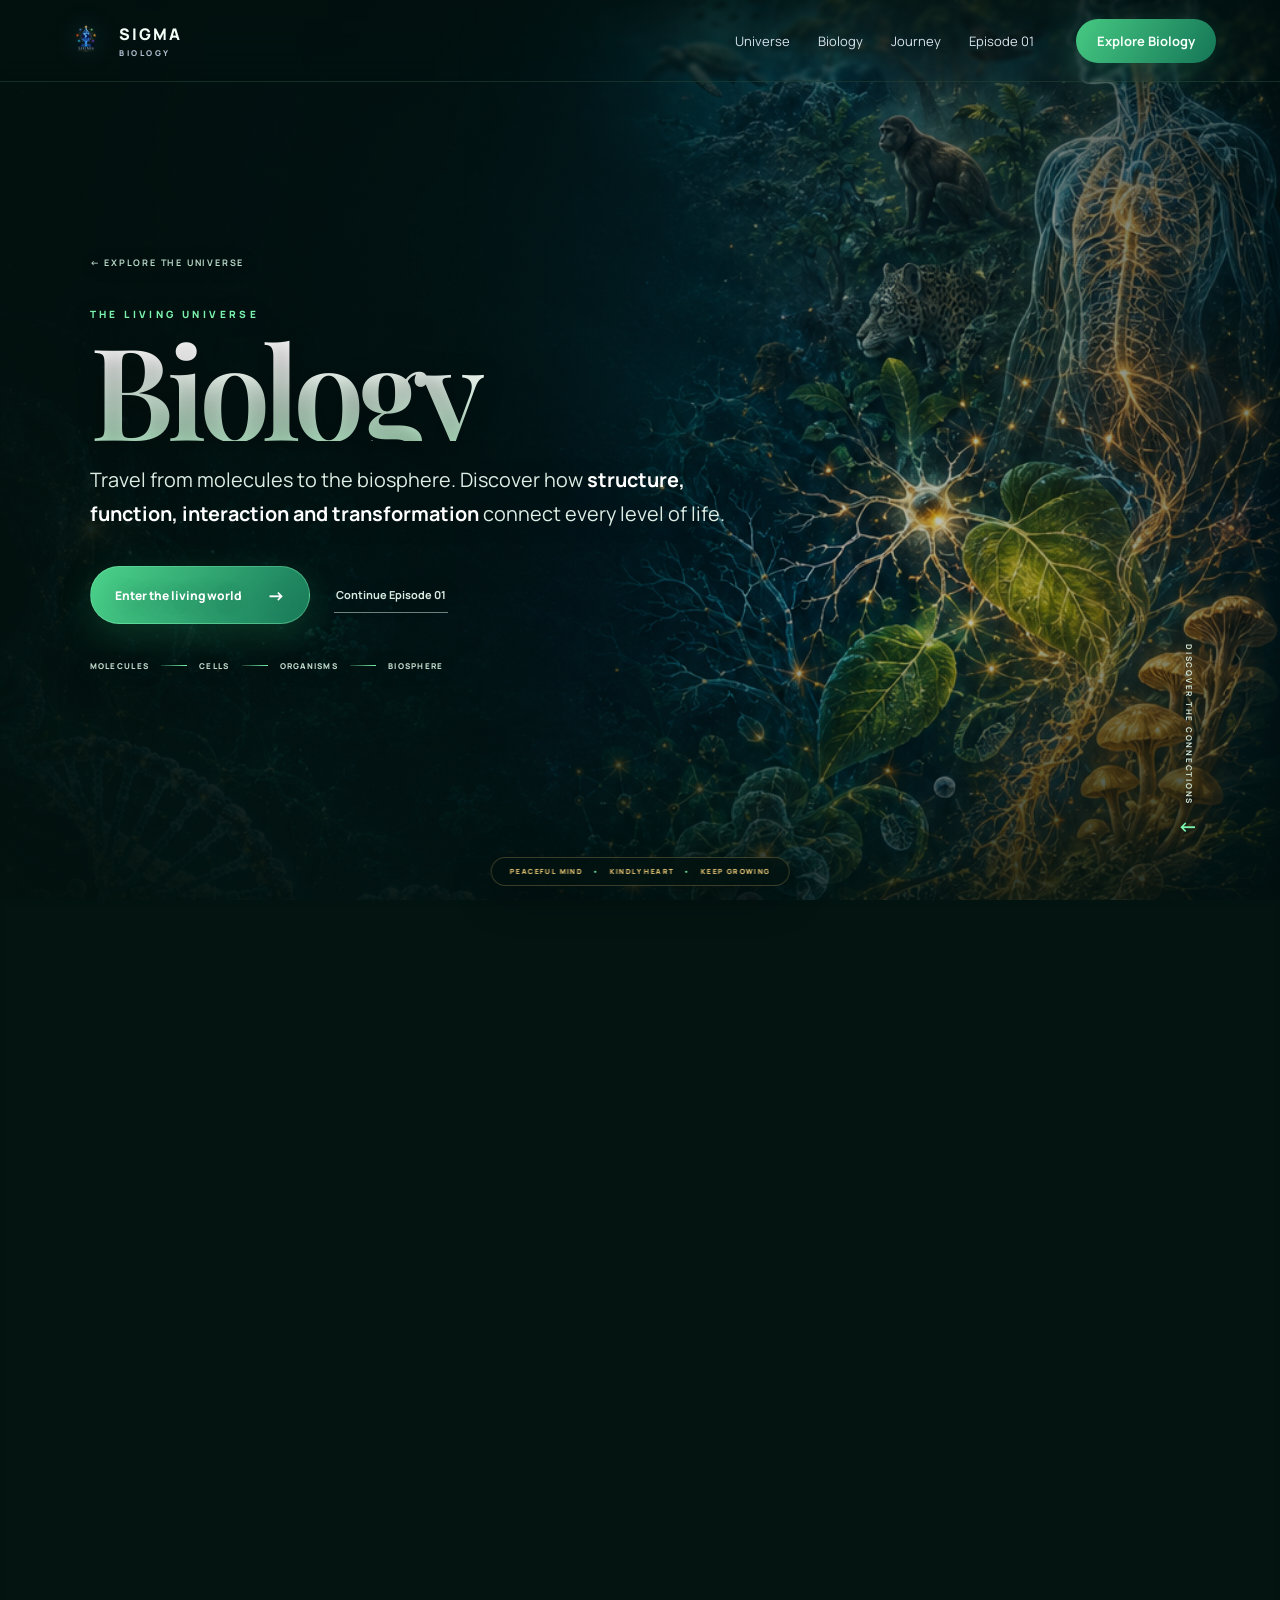
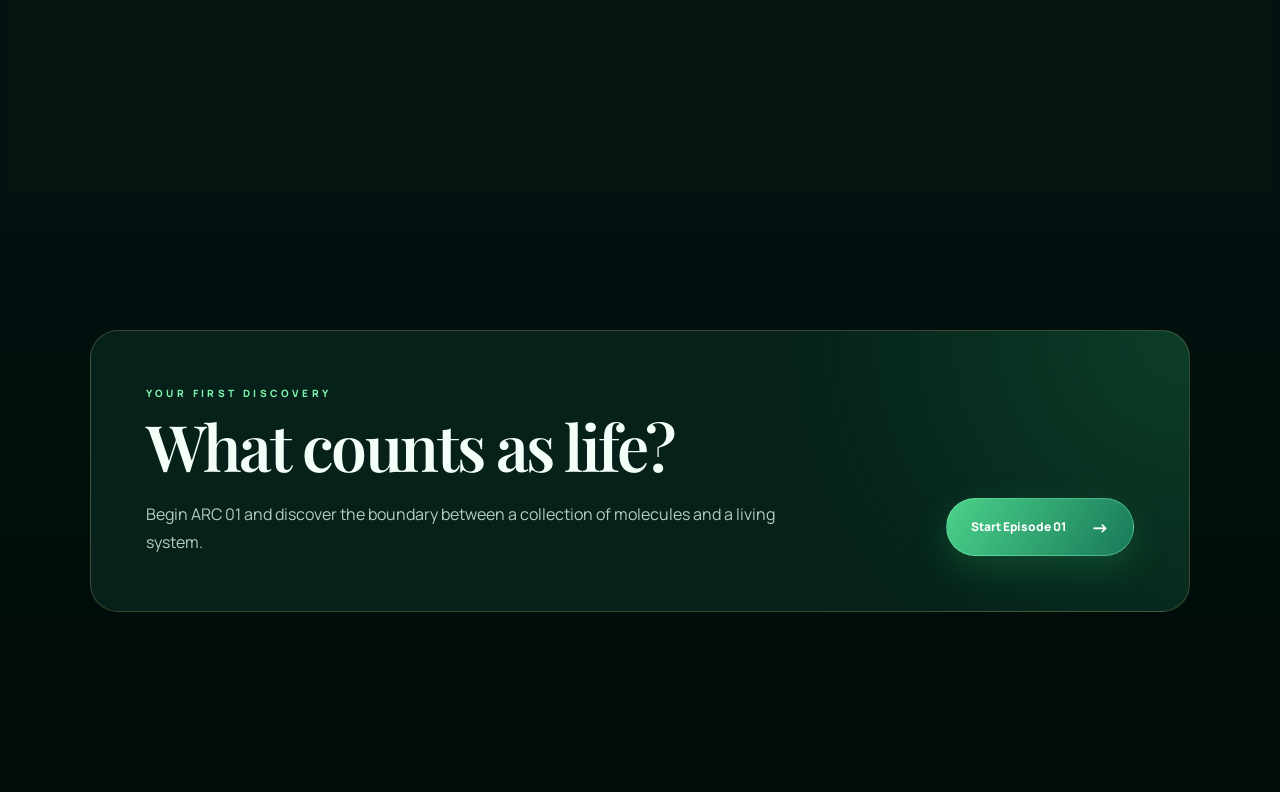
==== commit b3cf972c: "SIGMA_Biology_Landing_Redesign_v1" ====
--- a/biology.html
+++ b/biology.html
@@ -3,150 +3,81 @@
 <head>
   <meta charset="utf-8">
   <meta name="viewport" content="width=device-width,initial-scale=1">
-  <meta name="theme-color" content="#031b20">
-  <meta name="description" content="Enter the SIGMA Biology Universe — an IB DP Biology SL and HL cinematic learning journey.">
-  <title>SIGMA Biology — IB DP Learning Universe</title>
+  <meta name="theme-color" content="#031713">
+  <meta name="description" content="Enter the SIGMA Biology Universe and travel from molecules to the biosphere.">
+  <title>SIGMA Biology — The Living Universe</title>
   <link rel="preconnect" href="https://fonts.googleapis.com">
   <link rel="preconnect" href="https://fonts.gstatic.com" crossorigin>
   <link href="https://fonts.googleapis.com/css2?family=Manrope:wght@400;500;600;700;800&family=Playfair+Display:wght@600;700&display=swap" rel="stylesheet">
   <link rel="stylesheet" href="styles.css">
   <script src="script.js" defer></script>
 </head>
-<body class="biology-page">
+<body class="biology-landing">
+  <div class="biology-fixed-art" role="img" aria-label="A cinematic journey through the connected levels of life, from DNA and cells to organisms and the biosphere"></div>
+  <div class="biology-atmosphere" aria-hidden="true"></div>
   <div class="progress" aria-hidden="true"></div>
-  <header class="nav">
+
+  <header class="nav biology-nav">
     <a class="brand" href="index.html" aria-label="Back to SIGMA Education">
       <img class="brand-logo" src="sigma-official-logo.png" alt="">
       <span>SIGMA <small>BIOLOGY</small></span>
     </a>
     <button class="menu" aria-label="Open navigation" aria-expanded="false">☰</button>
     <nav>
-      <a href="#roadmap">Roadmap</a>
-      <a href="#current-arc">Current ARC</a>
-      <a href="#episodes">Episodes</a>
-      <a href="#method">Learning path</a>
+      <a href="index.html#universe">Universe</a>
+      <a href="#overview">Biology</a>
+      <a href="#journey">Journey</a>
+      <a href="episode-01.html">Episode 01</a>
     </nav>
-    <a class="nav-cta biology-cta" href="episode-01.html">Continue learning</a>
+    <a class="nav-cta biology-enter" href="#journey">Explore Biology</a>
   </header>
 
-  <main>
-    <section class="biology-hero">
-      <div class="cell-field" aria-hidden="true"></div>
-      <div class="biology-copy reveal">
-        <a class="breadcrumb" href="index.html">← SIGMA UNIVERSE / BIOLOGY</a>
-        <p class="eyebrow">IB DP BIOLOGY · SL + HL · FIRST ASSESSMENT 2025</p>
-        <h1>Life is not a list.<br><span>It is a living system.</span></h1>
-        <p class="lede">Travel from molecules to the biosphere. Discover how structure, function, interaction and transformation connect every level of life.</p>
-        <div class="actions">
-          <a class="primary biology-cta" href="episode-01.html">Continue ARC 01 <span>→</span></a>
-          <a class="secondary" href="#roadmap">View course roadmap</a>
+  <main class="biology-landing-main">
+    <section class="biology-entry" id="overview">
+      <div class="biology-entry-copy reveal">
+        <a class="biology-breadcrumb" href="index.html#universe">← EXPLORE THE UNIVERSE</a>
+        <p class="biology-kicker">THE LIVING UNIVERSE</p>
+        <h1>Biology</h1>
+        <p class="biology-intro">Travel from molecules to the biosphere. Discover how <strong>structure, function, interaction and transformation</strong> connect every level of life.</p>
+        <div class="biology-entry-actions">
+          <a class="biology-primary" href="#journey">Enter the living world <span>→</span></a>
+          <a class="biology-quiet-link" href="episode-01.html">Continue Episode 01</a>
         </div>
-        <div class="course-facts">
-          <span><b>SL + HL</b> two pathways</span>
-          <span><b>4</b> syllabus themes</span>
-          <span><b>4</b> levels of organization</span>
+        <div class="biology-levels" aria-label="The levels of biological organization">
+          <span>Molecules</span><i></i><span>Cells</span><i></i><span>Organisms</span><i></i><span>Biosphere</span>
         </div>
       </div>
-      <div class="biology-visual reveal" aria-label="A luminous living cell and connected biological levels">
-        <div class="bio-orbit orbit-a"></div>
-        <div class="bio-orbit orbit-b"></div>
-        <div class="living-cell"><span>DNA</span><i></i><i></i><i></i></div>
-        <span class="bio-label molecule">MOLECULE</span>
-        <span class="bio-label cell">CELL</span>
-        <span class="bio-label organism">ORGANISM</span>
-        <span class="bio-label ecosystem">ECOSYSTEM</span>
+      <a class="biology-scroll" href="#journey"><span>DISCOVER THE CONNECTIONS</span><b>↓</b></a>
+    </section>
+
+    <section class="biology-glass-section" id="journey">
+      <div class="biology-section-heading reveal">
+        <p class="biology-kicker">ONE LIVING SYSTEM</p>
+        <h2>Every scale tells<br>the same story.</h2>
+        <p>Biology is more than a collection of facts. It is the study of relationships—how form enables function, how systems interact, and how life changes while remaining continuous.</p>
+      </div>
+      <div class="biology-lens-grid">
+        <article class="biology-lens reveal"><b>01</b><small>STRUCTURE</small><h3>How is life built?</h3><p>Explore the architecture of molecules, membranes, cells and organisms.</p></article>
+        <article class="biology-lens reveal"><b>02</b><small>FUNCTION</small><h3>How does life work?</h3><p>Connect biological form to transport, metabolism, communication and survival.</p></article>
+        <article class="biology-lens reveal"><b>03</b><small>INTERACTION</small><h3>How does life connect?</h3><p>Discover relationships within cells, between organisms and across ecosystems.</p></article>
+        <article class="biology-lens reveal"><b>04</b><small>TRANSFORMATION</small><h3>How does life change?</h3><p>Follow energy, information, inheritance, adaptation and evolution through time.</p></article>
       </div>
     </section>
 
-    <section class="bio-status" aria-label="Current course status">
-      <div><small>PROGRAM</small><strong>IB DP Biology</strong></div>
-      <div><small>SEASON</small><strong>I · Origin of Life</strong></div>
-      <div><small>CURRENT ARC</small><strong>01 · Language of Life</strong></div>
-      <div><small>MODE</small><strong class="active-dot">Learning active</strong></div>
-    </section>
-
-    <section class="section bio-roadmap" id="roadmap">
-      <div class="section-head reveal">
-        <div><p class="eyebrow">THE COMPLETE MAP</p><h2>Four themes.<br>One connected life.</h2></div>
-        <p>The IB Biology course is organized through themes and levels of organization. SIGMA turns that framework into a navigable learning universe.</p>
+    <section class="biology-start">
+      <div class="biology-start-card reveal">
+        <div>
+          <p class="biology-kicker">YOUR FIRST DISCOVERY</p>
+          <h2>What counts as life?</h2>
+          <p>Begin ARC 01 and discover the boundary between a collection of molecules and a living system.</p>
+        </div>
+        <a class="biology-primary" href="episode-01.html">Start Episode 01 <span>→</span></a>
       </div>
-      <div class="theme-grid">
-        <article class="theme-card reveal"><b>A</b><small>UNITY & DIVERSITY</small><h3>What makes life one—and endlessly different?</h3><p>Water · nucleic acids · cells · diversity · evolution</p></article>
-        <article class="theme-card reveal"><b>B</b><small>FORM & FUNCTION</small><h3>How does biological structure enable function?</h3><p>Membranes · organelles · specialization · transport</p></article>
-        <article class="theme-card reveal"><b>C</b><small>INTERACTION & INTERDEPENDENCE</small><h3>How do living systems communicate and depend on one another?</h3><p>Enzymes · signalling · defence · ecosystems</p></article>
-        <article class="theme-card reveal"><b>D</b><small>CONTINUITY & CHANGE</small><h3>How does life persist, reproduce and transform?</h3><p>Replication · inheritance · homeostasis · evolution</p></article>
-      </div>
-      <div class="levels reveal">
-        <span>MOLECULES</span><i>→</i><span>CELLS</span><i>→</i><span>ORGANISMS</span><i>→</i><span>ECOSYSTEMS</span>
-      </div>
-    </section>
-
-    <section class="section current-arc" id="current-arc">
-      <div class="arc-panel reveal">
-        <div class="arc-number">ARC<br><strong>01</strong></div>
-        <div class="arc-copy">
-          <p class="eyebrow">SEASON I · THE ORIGIN OF LIFE</p>
-          <h2>The Language of Life</h2>
-          <p>Before a cell can live, life needs a language: atoms form molecules, molecules store information, and interactions create an organized system capable of continuity and change.</p>
-          <div class="big-question"><small>BIG QUESTION</small>How can non-living matter become a system we recognize as alive?</div>
-          <a class="primary biology-cta" href="#episodes">Explore the episodes <span>→</span></a>
-        </div>
-        <div class="arc-dna" aria-label="Knowledge DNA for ARC 01">
-          <span>Water</span><span>Carbon</span><span>DNA</span><span>Energy</span><span>Cells</span>
-          <div>KNOWLEDGE<br><b>DNA</b></div>
-        </div>
-      </div>
-    </section>
-
-    <section class="section episode-section" id="episodes">
-      <div class="section-head reveal">
-        <div><p class="eyebrow">ARC 01 JOURNEY</p><h2>Eight discoveries</h2></div>
-        <p>Each episode unlocks one essential idea, then connects it to the larger system of life.</p>
-      </div>
-      <div class="episode-grid">
-        <a class="episode active reveal" href="episode-01.html"><small>EPISODE 01 · READY</small><b>01</b><h3>What Counts as Life?</h3><p>Find the boundary between matter and a living system.</p><span>START EPISODE →</span></a>
-        <article class="episode reveal"><small>EPISODE 02</small><b>02</b><h3>Water: The Living Medium</h3><p>See how polarity makes life’s chemistry possible.</p><span>COMING NEXT</span></article>
-        <article class="episode reveal"><small>EPISODE 03</small><b>03</b><h3>Carbon’s Four Hands</h3><p>Discover the architecture behind biological diversity.</p><span>LOCKED</span></article>
-        <article class="episode reveal"><small>EPISODE 04</small><b>04</b><h3>Molecules That Build Us</h3><p>Connect monomers, polymers, structure and function.</p><span>LOCKED</span></article>
-        <article class="episode reveal"><small>EPISODE 05</small><b>05</b><h3>Energy for Order</h3><p>Explain why life must continuously transform energy.</p><span>LOCKED</span></article>
-        <article class="episode reveal"><small>EPISODE 06</small><b>06</b><h3>Information Becomes Life</h3><p>Follow biological information from storage to expression.</p><span>LOCKED</span></article>
-        <article class="episode reveal"><small>EPISODE 07</small><b>07</b><h3>The First Boundary</h3><p>Understand why membranes make cellular life possible.</p><span>LOCKED</span></article>
-        <article class="episode reveal"><small>EPISODE 08</small><b>08</b><h3>Everything Connects</h3><p>Assemble the molecular system into the first complete model of life.</p><span>LOCKED</span></article>
-      </div>
-    </section>
-
-    <section class="section biology-method" id="method">
-      <div class="section-head reveal">
-        <div><p class="eyebrow">ONE ARC · COMPLETE MASTERY</p><h2>Your learning path</h2></div>
-        <p>An ARC is complete only when understanding transfers to evidence, practical work and assessment.</p>
-      </div>
-      <div class="path-track reveal">
-        <div><b>01</b><strong>Discover</strong><small>Cinematic episodes</small></div>
-        <div><b>02</b><strong>Connect</strong><small>Mind Map + Knowledge DNA</small></div>
-        <div><b>03</b><strong>Master</strong><small>Summary + Exam Mastery</small></div>
-        <div><b>04</b><strong>Investigate</strong><small>Practical + Research</small></div>
-        <div><b>05</b><strong>Pass</strong><small>Review + Quality Audit</small></div>
-      </div>
-      <div class="character-promise reveal">
-        <div><img src="sigma-professor-owl.png" alt=""><strong>Professor Owl</strong><small>reflects: “What have we learned?”</small></div>
-        <div><img src="sigma-cricket.png" alt=""><strong>Cricket</strong><small>opens discovery with “Why?”</small></div>
-        <div><img src="sigma-little-ant.png" alt=""><strong>Little Ant</strong><small>reasons step by step with “How?”</small></div>
-        <div><img src="sigma-water.png" alt=""><strong>Sigma Water</strong><small>clarifies, connects and memory-locks</small></div>
-      </div>
-    </section>
-
-    <section class="closing biology-closing">
-      <p class="eyebrow">ARC 01 · EPISODE 01</p>
-      <h2>Your first question is waiting.</h2>
-      <p>What separates a living cell from a collection of molecules?</p>
-      <a class="primary biology-cta" href="episode-01.html">Begin the discovery <span>→</span></a>
     </section>
   </main>
 
-  <footer>
-    <div class="brand"><img class="brand-logo" src="sigma-official-logo.png" alt=""><span>SIGMA <small>BIOLOGY</small></span></div>
-    <p>PEACEFUL MIND · KIND HEART · KEEP GROWING.</p>
-    <small>© 2026 SIGMA Education</small>
-  </footer>
+  <aside class="biology-motto" aria-label="SIGMA motto">
+    <span>PEACEFUL MIND</span><i>•</i><span>KINDLY HEART</span><i>•</i><span>KEEP GROWING</span>
+  </aside>
 </body>
 </html>
--- a/styles.css
+++ b/styles.css
@@ -53,3 +53,77 @@
 .character-promise div{padding:14px 23px 23px;overflow:hidden}
 .character-promise img{display:block;width:100%;height:155px;object-fit:contain;object-position:center bottom;filter:drop-shadow(0 12px 16px rgba(0,0,0,.28))}
 .character-promise small{line-height:1.5}
+
+/* BIOLOGY — THE LIVING UNIVERSE LANDING */
+.biology-landing{--life:#7cf3ad;--life-gold:#edca78;--life-ink:#031411;min-height:100vh;background:#031411;color:#f4fff8}
+.biology-fixed-art{position:fixed;z-index:-3;inset:0;background:#05231c url("biology-hero-bg.png") center 42%/cover no-repeat}
+.biology-atmosphere{position:fixed;z-index:-2;inset:0;pointer-events:none;background:linear-gradient(90deg,rgba(2,18,15,.96) 0%,rgba(2,18,15,.78) 35%,rgba(2,18,15,.18) 68%,rgba(2,18,15,.48) 100%),linear-gradient(0deg,rgba(2,15,13,.78) 0%,transparent 32%,rgba(1,12,10,.18) 75%,rgba(1,10,9,.5) 100%)}
+.biology-nav{border-bottom:1px solid rgba(152,237,190,.13);background:linear-gradient(180deg,rgba(2,17,14,.58),transparent);backdrop-filter:blur(2px)}
+.biology-nav.scrolled{background:rgba(2,18,15,.89);border-color:rgba(152,237,190,.15)}
+.biology-nav nav a:hover{color:var(--life)}
+.biology-enter{background:linear-gradient(120deg,#46c982,#157657);box-shadow:0 8px 30px rgba(54,196,124,.2)}
+.biology-landing-main{position:relative}
+.biology-entry{position:relative;min-height:100svh;display:flex;align-items:center;padding:120px max(7vw,28px) 100px}
+.biology-entry-copy{width:min(680px,58vw);text-shadow:0 3px 24px rgba(0,0,0,.42)}
+.biology-breadcrumb{display:inline-flex;margin-bottom:38px;color:#b7d6c5;font-size:9px;font-weight:700;letter-spacing:.2em}
+.biology-breadcrumb:hover{color:var(--life)}
+.biology-kicker{margin:0;color:var(--life);font-size:10px;font-weight:800;letter-spacing:.34em}
+.biology-entry h1{margin:15px 0 22px;font:600 clamp(76px,10vw,150px)/.82 "Playfair Display",serif;letter-spacing:-.055em;background:linear-gradient(180deg,#fff 22%,#b5e8c8 100%);-webkit-background-clip:text;background-clip:text;color:transparent}
+.biology-intro{max-width:650px;margin:0;color:#deeee5;font-size:clamp(17px,1.55vw,22px);line-height:1.75}
+.biology-intro strong{color:#fff;font-weight:700}
+.biology-entry-actions{display:flex;align-items:center;gap:24px;margin:34px 0 36px}
+.biology-primary{display:inline-flex;align-items:center;justify-content:center;gap:25px;padding:16px 24px;border:1px solid rgba(143,255,191,.35);border-radius:999px;background:linear-gradient(120deg,#4bd28a,#187959);box-shadow:0 12px 35px rgba(39,187,112,.22);color:white;font-size:12px;font-weight:800}
+.biology-primary:hover{transform:translateY(-2px);box-shadow:0 16px 45px rgba(39,187,112,.3)}
+.biology-primary span{font-size:18px}
+.biology-quiet-link{padding:10px 2px;border-bottom:1px solid rgba(228,246,236,.5);color:#d9ebe1;font-size:11px;font-weight:700}
+.biology-levels{display:flex;align-items:center;gap:12px;color:#c2dacb;font-size:8px;font-weight:800;letter-spacing:.16em;text-transform:uppercase}
+.biology-levels i{width:26px;height:1px;background:linear-gradient(90deg,rgba(124,243,173,.2),var(--life))}
+.biology-scroll{position:absolute;bottom:64px;right:max(6vw,30px);display:flex;align-items:center;gap:15px;color:#d4ebde;font-size:8px;font-weight:700;letter-spacing:.22em;writing-mode:vertical-rl}
+.biology-scroll b{color:var(--life);font-size:20px;animation:bob 1.8s infinite}
+.biology-glass-section{position:relative;min-height:100vh;padding:130px max(7vw,28px);background:linear-gradient(180deg,rgba(2,18,15,.34),rgba(2,18,15,.84) 30%,rgba(2,18,15,.92));backdrop-filter:blur(3px)}
+.biology-section-heading{display:grid;grid-template-columns:1fr 1fr;column-gap:70px;align-items:end;max-width:1200px;margin:0 auto 65px}
+.biology-section-heading .biology-kicker{grid-column:1/-1}
+.biology-section-heading h2,.biology-start h2{margin:15px 0 0;font:600 clamp(48px,6vw,82px)/.98 "Playfair Display",serif;letter-spacing:-.04em}
+.biology-section-heading>p:last-child{margin:0;color:#bed1c5;font-size:15px;line-height:1.8}
+.biology-lens-grid{display:grid;grid-template-columns:repeat(4,1fr);gap:14px;max-width:1400px;margin:auto}
+.biology-lens{min-height:330px;padding:28px;border:1px solid rgba(139,236,181,.16);border-radius:20px;background:linear-gradient(145deg,rgba(7,42,32,.75),rgba(3,24,20,.5));box-shadow:0 24px 70px rgba(0,0,0,.18);backdrop-filter:blur(14px);transition:.35s}
+.biology-lens:hover{transform:translateY(-7px);border-color:rgba(124,243,173,.46);background:linear-gradient(145deg,rgba(10,58,43,.84),rgba(3,24,20,.66))}
+.biology-lens>b{display:grid;place-items:center;width:44px;height:44px;border:1px solid rgba(237,202,120,.32);border-radius:50%;color:var(--life-gold);font:600 16px "Playfair Display",serif}
+.biology-lens small{display:block;margin-top:62px;color:var(--life);font-size:8px;font-weight:800;letter-spacing:.2em}
+.biology-lens h3{margin:13px 0 12px;font:600 27px "Playfair Display",serif}
+.biology-lens p{margin:0;color:#a9c2b3;font-size:12px;line-height:1.75}
+.biology-start{padding:130px max(7vw,28px) 180px;background:linear-gradient(180deg,rgba(2,18,15,.92),rgba(1,12,10,.98))}
+.biology-start-card{display:flex;align-items:end;justify-content:space-between;gap:50px;max-width:1200px;margin:auto;padding:55px;border:1px solid rgba(237,202,120,.23);border-radius:28px;background:radial-gradient(circle at 100% 0,rgba(49,190,112,.18),transparent 35%),rgba(7,38,29,.82)}
+.biology-start h2{font-size:clamp(45px,5vw,70px)}
+.biology-start-card>div>p:last-child{max-width:650px;margin:22px 0 0;color:#b7cbbf;line-height:1.75}
+.biology-start-card .biology-primary{flex:none}
+.biology-motto{position:fixed;z-index:60;left:50%;bottom:14px;transform:translateX(-50%);display:flex;align-items:center;gap:10px;width:max-content;max-width:calc(100vw - 30px);padding:9px 18px;border:1px solid rgba(237,202,120,.24);border-radius:999px;background:rgba(2,18,15,.8);backdrop-filter:blur(18px);box-shadow:0 10px 40px rgba(0,0,0,.28);color:var(--life-gold);font-size:7px;font-weight:800;letter-spacing:.2em}
+.biology-motto i{color:var(--life);font-style:normal}
+@media(max-width:900px){
+  .biology-entry-copy{width:min(720px,82vw)}
+  .biology-atmosphere{background:linear-gradient(90deg,rgba(2,18,15,.93),rgba(2,18,15,.56) 76%,rgba(2,18,15,.45)),linear-gradient(0deg,rgba(2,15,13,.7),transparent 45%)}
+  .biology-section-heading{grid-template-columns:1fr;gap:25px}
+  .biology-lens-grid{grid-template-columns:1fr 1fr}
+  .biology-start-card{align-items:flex-start;flex-direction:column}
+}
+@media(max-width:650px){
+  .biology-fixed-art{background-position:58% center}
+  .biology-atmosphere{background:linear-gradient(180deg,rgba(2,15,13,.55),rgba(2,18,15,.83) 58%,rgba(2,18,15,.94))}
+  .biology-entry{align-items:flex-end;padding:110px 22px 100px}
+  .biology-entry-copy{width:100%}
+  .biology-breadcrumb{margin-bottom:25px}
+  .biology-entry h1{font-size:clamp(70px,24vw,108px)}
+  .biology-intro{font-size:16px;line-height:1.65}
+  .biology-entry-actions{align-items:flex-start;flex-direction:column;gap:14px;margin:27px 0}
+  .biology-levels{gap:6px;font-size:6px}
+  .biology-levels i{width:10px}
+  .biology-scroll{display:none}
+  .biology-glass-section{padding:100px 22px}
+  .biology-section-heading{margin-bottom:38px}
+  .biology-lens-grid{grid-template-columns:1fr}
+  .biology-lens{min-height:250px}
+  .biology-lens small{margin-top:35px}
+  .biology-start{padding:90px 22px 140px}
+  .biology-start-card{padding:32px 24px}
+  .biology-motto{bottom:9px;gap:5px;padding:8px 10px;font-size:5.5px;letter-spacing:.12em}
+}
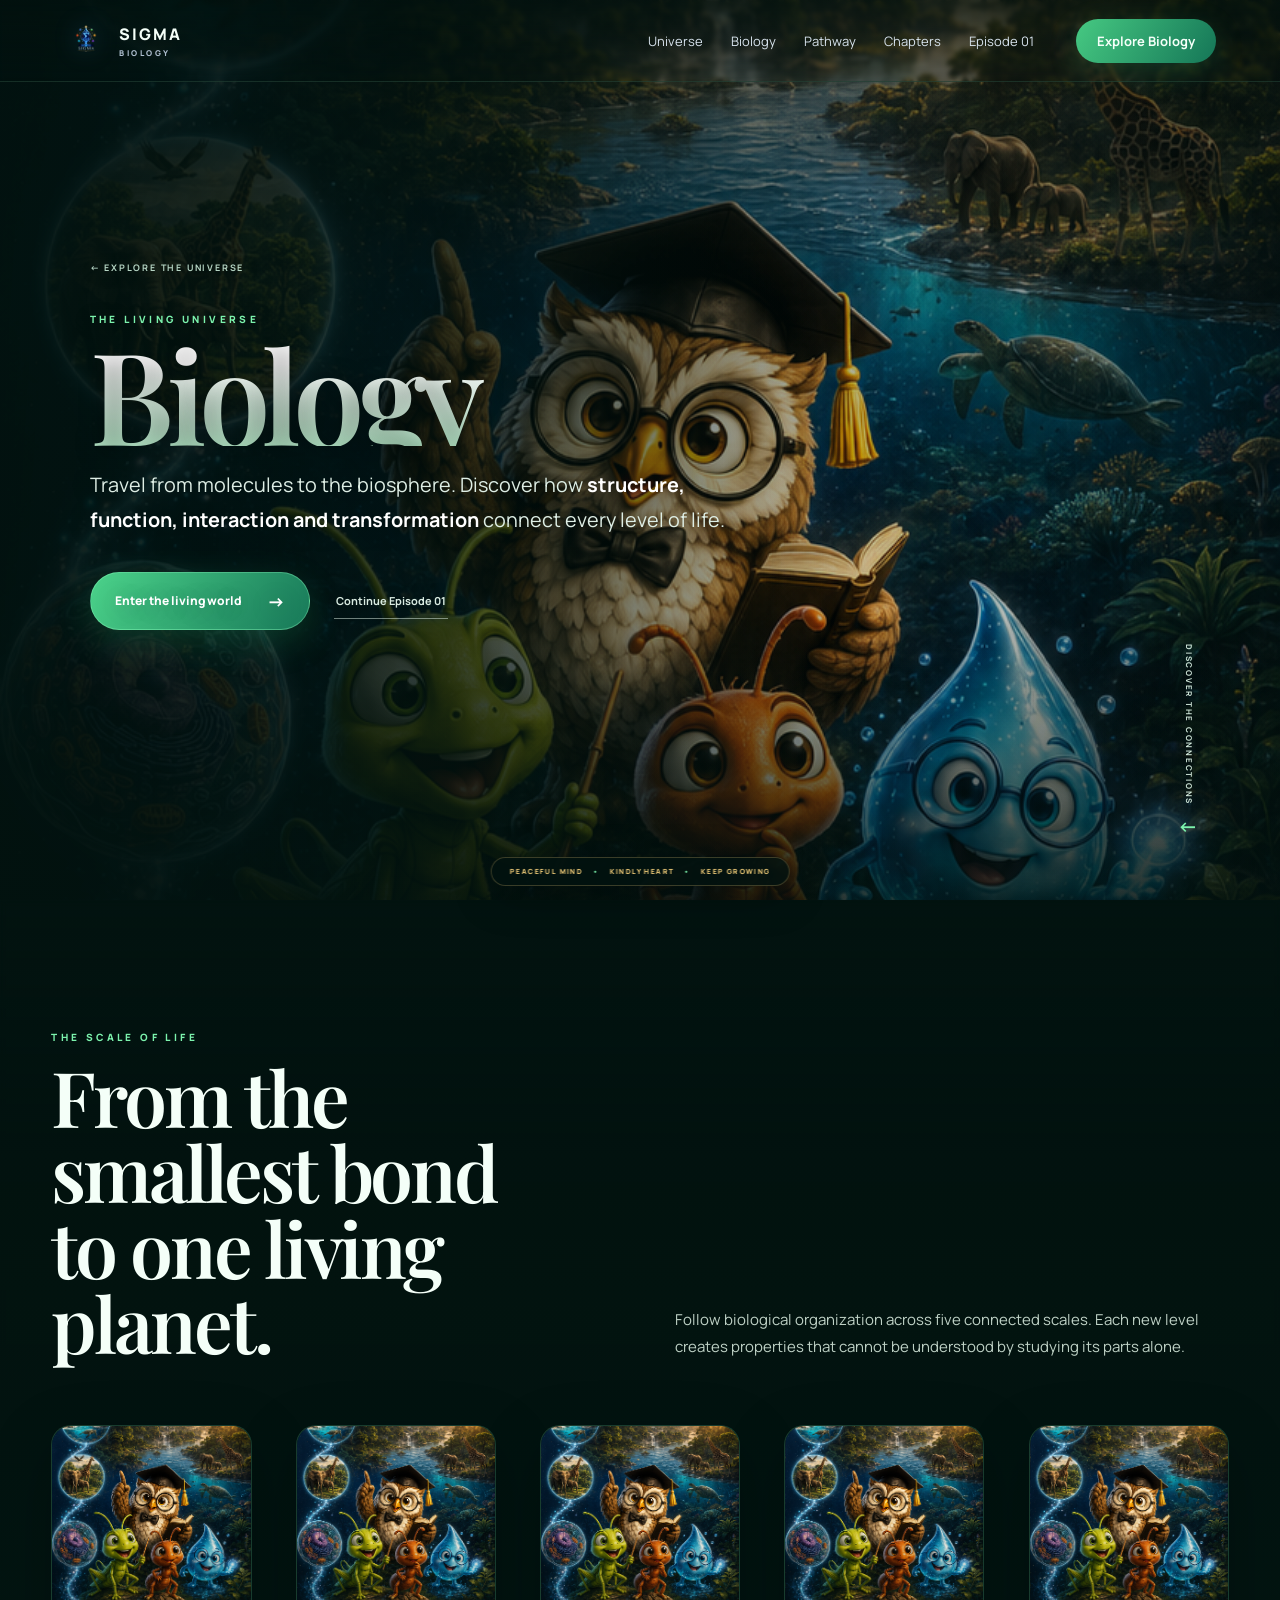
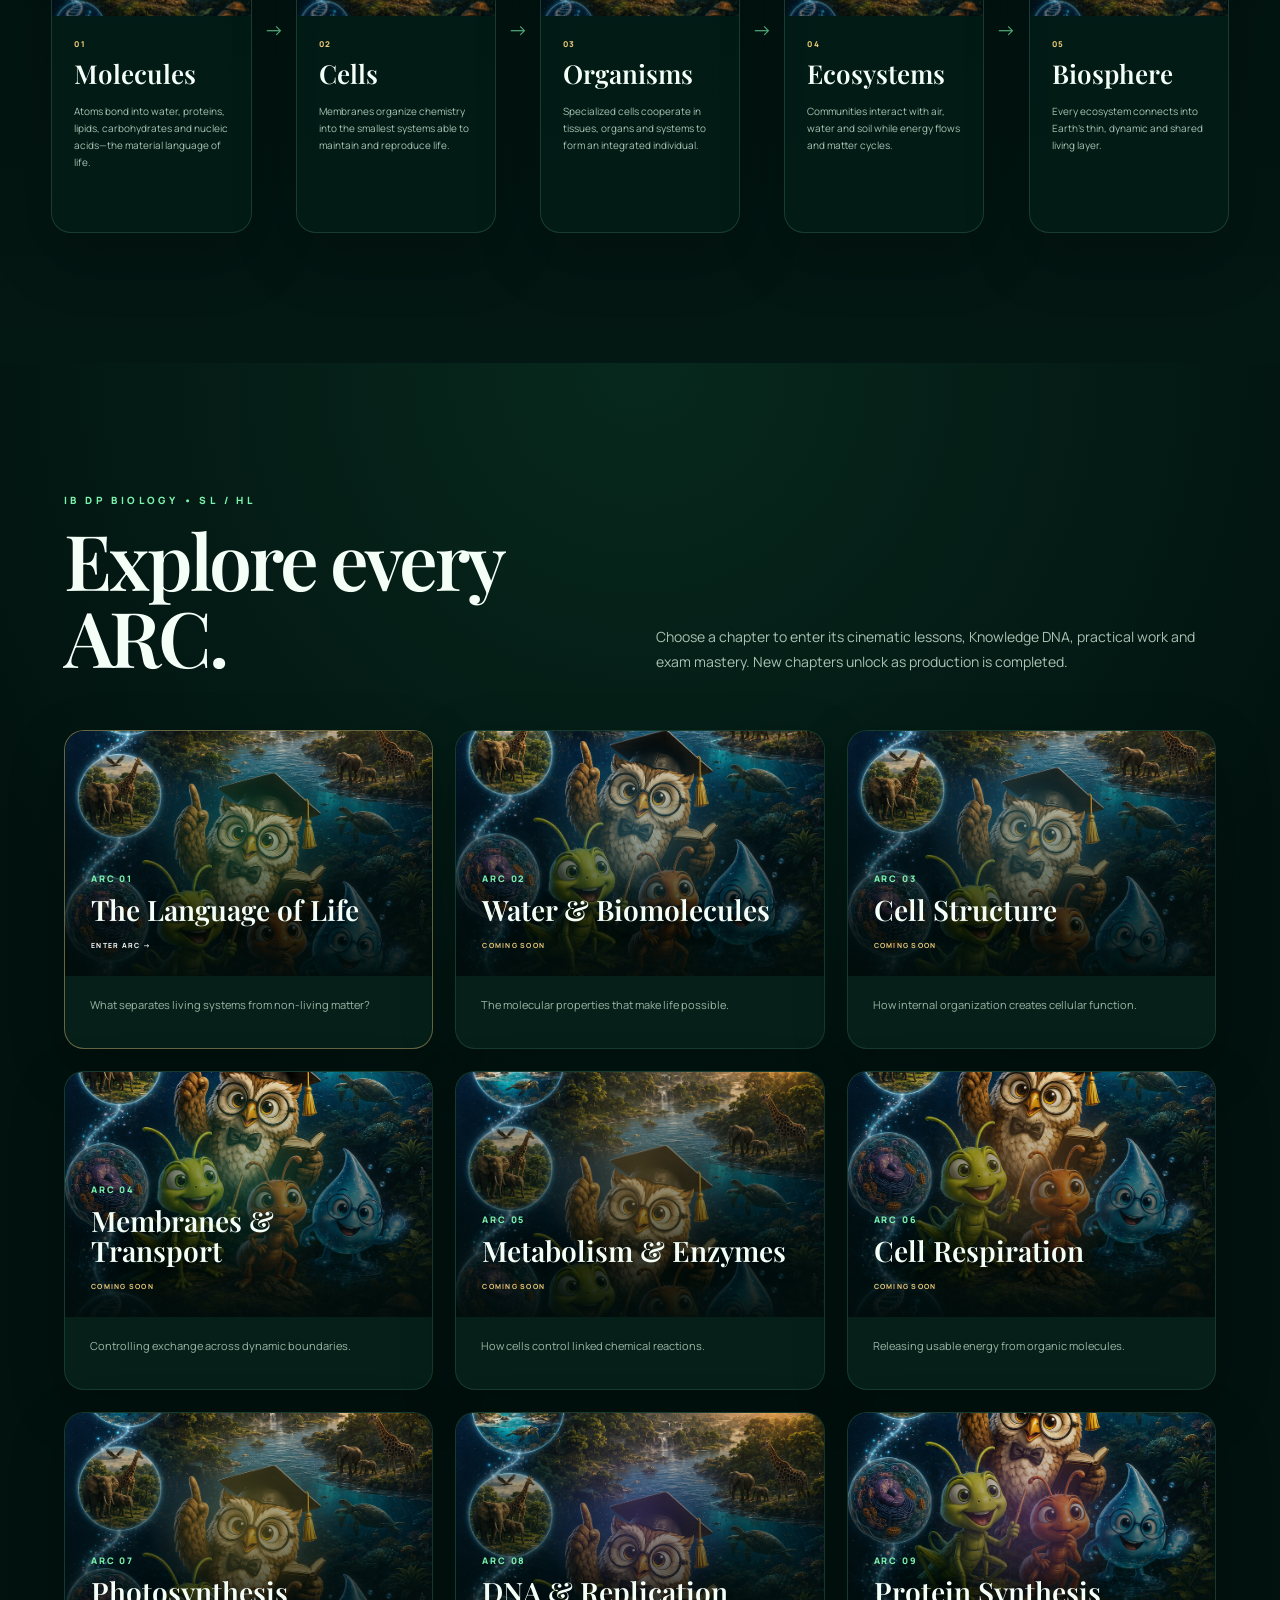
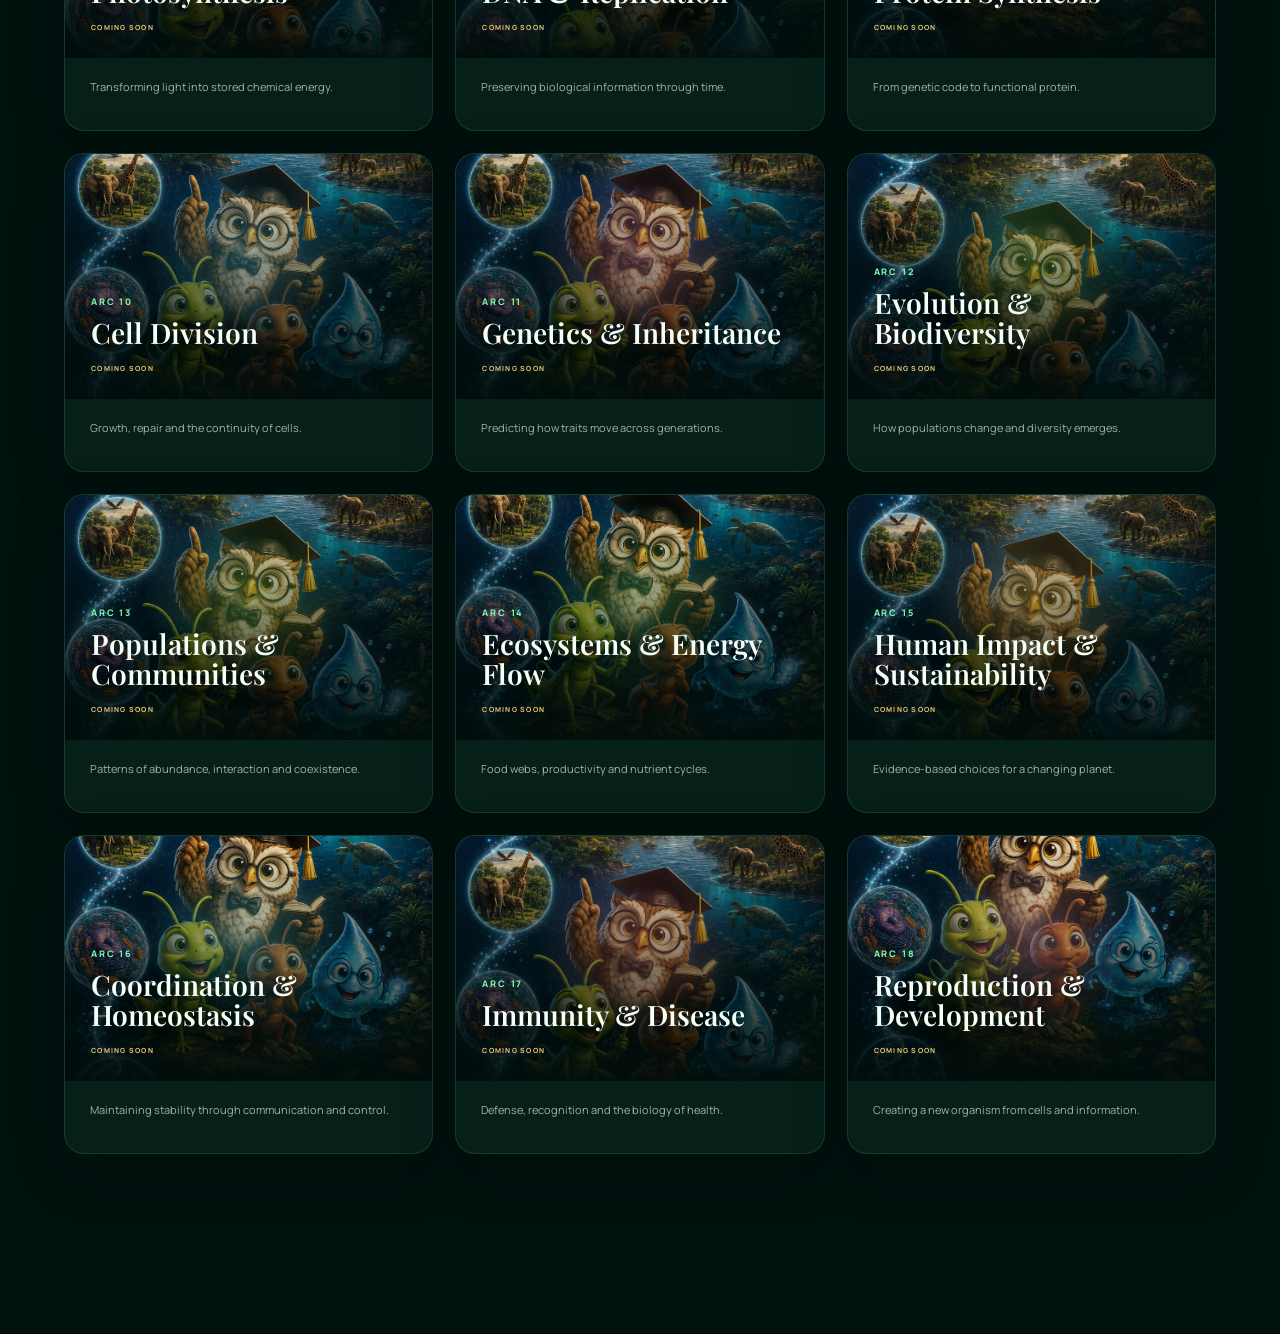
==== commit 1cbdafa5: "SIGMA_Biology_Chapter_Library_Redesign_v2" ====
--- a/biology.html
+++ b/biology.html
@@ -26,10 +26,11 @@
     <nav>
       <a href="index.html#universe">Universe</a>
       <a href="#overview">Biology</a>
-      <a href="#journey">Journey</a>
+      <a href="#pathway">Pathway</a>
+      <a href="#curriculum">Chapters</a>
       <a href="episode-01.html">Episode 01</a>
     </nav>
-    <a class="nav-cta biology-enter" href="#journey">Explore Biology</a>
+    <a class="nav-cta biology-enter" href="#curriculum">Explore Biology</a>
   </header>
 
   <main class="biology-landing-main">
@@ -40,38 +41,56 @@
         <h1>Biology</h1>
         <p class="biology-intro">Travel from molecules to the biosphere. Discover how <strong>structure, function, interaction and transformation</strong> connect every level of life.</p>
         <div class="biology-entry-actions">
-          <a class="biology-primary" href="#journey">Enter the living world <span>→</span></a>
+          <a class="biology-primary" href="#pathway">Enter the living world <span>→</span></a>
           <a class="biology-quiet-link" href="episode-01.html">Continue Episode 01</a>
         </div>
-        <div class="biology-levels" aria-label="The levels of biological organization">
-          <span>Molecules</span><i></i><span>Cells</span><i></i><span>Organisms</span><i></i><span>Biosphere</span>
-        </div>
       </div>
-      <a class="biology-scroll" href="#journey"><span>DISCOVER THE CONNECTIONS</span><b>↓</b></a>
+      <a class="biology-scroll" href="#pathway"><span>DISCOVER THE CONNECTIONS</span><b>↓</b></a>
     </section>
 
-    <section class="biology-glass-section" id="journey">
+    <section class="biology-pathway-section" id="pathway">
       <div class="biology-section-heading reveal">
-        <p class="biology-kicker">ONE LIVING SYSTEM</p>
-        <h2>Every scale tells<br>the same story.</h2>
-        <p>Biology is more than a collection of facts. It is the study of relationships—how form enables function, how systems interact, and how life changes while remaining continuous.</p>
+        <p class="biology-kicker">THE SCALE OF LIFE</p>
+        <h2>From the smallest bond<br>to one living planet.</h2>
+        <p>Follow biological organization across five connected scales. Each new level creates properties that cannot be understood by studying its parts alone.</p>
       </div>
-      <div class="biology-lens-grid">
-        <article class="biology-lens reveal"><b>01</b><small>STRUCTURE</small><h3>How is life built?</h3><p>Explore the architecture of molecules, membranes, cells and organisms.</p></article>
-        <article class="biology-lens reveal"><b>02</b><small>FUNCTION</small><h3>How does life work?</h3><p>Connect biological form to transport, metabolism, communication and survival.</p></article>
-        <article class="biology-lens reveal"><b>03</b><small>INTERACTION</small><h3>How does life connect?</h3><p>Discover relationships within cells, between organisms and across ecosystems.</p></article>
-        <article class="biology-lens reveal"><b>04</b><small>TRANSFORMATION</small><h3>How does life change?</h3><p>Follow energy, information, inheritance, adaptation and evolution through time.</p></article>
+      <div class="biology-pathway" aria-label="Molecules to biosphere learning pathway">
+        <article class="pathway-stage stage-molecules reveal"><div class="stage-art" role="img" aria-label="Molecular structures"></div><span>01</span><h3>Molecules</h3><p>Atoms bond into water, proteins, lipids, carbohydrates and nucleic acids—the material language of life.</p></article>
+        <i aria-hidden="true">→</i>
+        <article class="pathway-stage stage-cells reveal"><div class="stage-art" role="img" aria-label="Living cell"></div><span>02</span><h3>Cells</h3><p>Membranes organize chemistry into the smallest systems able to maintain and reproduce life.</p></article>
+        <i aria-hidden="true">→</i>
+        <article class="pathway-stage stage-organisms reveal"><div class="stage-art" role="img" aria-label="Living organism"></div><span>03</span><h3>Organisms</h3><p>Specialized cells cooperate in tissues, organs and systems to form an integrated individual.</p></article>
+        <i aria-hidden="true">→</i>
+        <article class="pathway-stage stage-ecosystems reveal"><div class="stage-art" role="img" aria-label="Forest ecosystem"></div><span>04</span><h3>Ecosystems</h3><p>Communities interact with air, water and soil while energy flows and matter cycles.</p></article>
+        <i aria-hidden="true">→</i>
+        <article class="pathway-stage stage-biosphere reveal"><div class="stage-art" role="img" aria-label="Earth's biosphere"></div><span>05</span><h3>Biosphere</h3><p>Every ecosystem connects into Earth’s thin, dynamic and shared living layer.</p></article>
       </div>
     </section>
 
-    <section class="biology-start">
-      <div class="biology-start-card reveal">
-        <div>
-          <p class="biology-kicker">YOUR FIRST DISCOVERY</p>
-          <h2>What counts as life?</h2>
-          <p>Begin ARC 01 and discover the boundary between a collection of molecules and a living system.</p>
-        </div>
-        <a class="biology-primary" href="episode-01.html">Start Episode 01 <span>→</span></a>
+    <section class="biology-curriculum" id="curriculum">
+      <div class="curriculum-heading reveal">
+        <div><p class="biology-kicker">IB DP BIOLOGY • SL / HL</p><h2>Explore every ARC.</h2></div>
+        <p>Choose a chapter to enter its cinematic lessons, Knowledge DNA, practical work and exam mastery. New chapters unlock as production is completed.</p>
+      </div>
+      <div class="arc-grid">
+        <a class="arc-card arc-live" href="episode-01.html"><div class="arc-thumb arc-01"><span>ARC 01</span><h3>The Language of Life</h3><b>ENTER ARC →</b></div><p>What separates living systems from non-living matter?</p></a>
+        <article class="arc-card"><div class="arc-thumb arc-02"><span>ARC 02</span><h3>Water &amp; Biomolecules</h3><b>COMING SOON</b></div><p>The molecular properties that make life possible.</p></article>
+        <article class="arc-card"><div class="arc-thumb arc-03"><span>ARC 03</span><h3>Cell Structure</h3><b>COMING SOON</b></div><p>How internal organization creates cellular function.</p></article>
+        <article class="arc-card"><div class="arc-thumb arc-04"><span>ARC 04</span><h3>Membranes &amp; Transport</h3><b>COMING SOON</b></div><p>Controlling exchange across dynamic boundaries.</p></article>
+        <article class="arc-card"><div class="arc-thumb arc-05"><span>ARC 05</span><h3>Metabolism &amp; Enzymes</h3><b>COMING SOON</b></div><p>How cells control linked chemical reactions.</p></article>
+        <article class="arc-card"><div class="arc-thumb arc-06"><span>ARC 06</span><h3>Cell Respiration</h3><b>COMING SOON</b></div><p>Releasing usable energy from organic molecules.</p></article>
+        <article class="arc-card"><div class="arc-thumb arc-07"><span>ARC 07</span><h3>Photosynthesis</h3><b>COMING SOON</b></div><p>Transforming light into stored chemical energy.</p></article>
+        <article class="arc-card"><div class="arc-thumb arc-08"><span>ARC 08</span><h3>DNA &amp; Replication</h3><b>COMING SOON</b></div><p>Preserving biological information through time.</p></article>
+        <article class="arc-card"><div class="arc-thumb arc-09"><span>ARC 09</span><h3>Protein Synthesis</h3><b>COMING SOON</b></div><p>From genetic code to functional protein.</p></article>
+        <article class="arc-card"><div class="arc-thumb arc-10"><span>ARC 10</span><h3>Cell Division</h3><b>COMING SOON</b></div><p>Growth, repair and the continuity of cells.</p></article>
+        <article class="arc-card"><div class="arc-thumb arc-11"><span>ARC 11</span><h3>Genetics &amp; Inheritance</h3><b>COMING SOON</b></div><p>Predicting how traits move across generations.</p></article>
+        <article class="arc-card"><div class="arc-thumb arc-12"><span>ARC 12</span><h3>Evolution &amp; Biodiversity</h3><b>COMING SOON</b></div><p>How populations change and diversity emerges.</p></article>
+        <article class="arc-card"><div class="arc-thumb arc-13"><span>ARC 13</span><h3>Populations &amp; Communities</h3><b>COMING SOON</b></div><p>Patterns of abundance, interaction and coexistence.</p></article>
+        <article class="arc-card"><div class="arc-thumb arc-14"><span>ARC 14</span><h3>Ecosystems &amp; Energy Flow</h3><b>COMING SOON</b></div><p>Food webs, productivity and nutrient cycles.</p></article>
+        <article class="arc-card"><div class="arc-thumb arc-15"><span>ARC 15</span><h3>Human Impact &amp; Sustainability</h3><b>COMING SOON</b></div><p>Evidence-based choices for a changing planet.</p></article>
+        <article class="arc-card"><div class="arc-thumb arc-16"><span>ARC 16</span><h3>Coordination &amp; Homeostasis</h3><b>COMING SOON</b></div><p>Maintaining stability through communication and control.</p></article>
+        <article class="arc-card"><div class="arc-thumb arc-17"><span>ARC 17</span><h3>Immunity &amp; Disease</h3><b>COMING SOON</b></div><p>Defense, recognition and the biology of health.</p></article>
+        <article class="arc-card"><div class="arc-thumb arc-18"><span>ARC 18</span><h3>Reproduction &amp; Development</h3><b>COMING SOON</b></div><p>Creating a new organism from cells and information.</p></article>
       </div>
     </section>
   </main>
--- a/styles.css
+++ b/styles.css
@@ -99,12 +99,41 @@
 .biology-start-card .biology-primary{flex:none}
 .biology-motto{position:fixed;z-index:60;left:50%;bottom:14px;transform:translateX(-50%);display:flex;align-items:center;gap:10px;width:max-content;max-width:calc(100vw - 30px);padding:9px 18px;border:1px solid rgba(237,202,120,.24);border-radius:999px;background:rgba(2,18,15,.8);backdrop-filter:blur(18px);box-shadow:0 10px 40px rgba(0,0,0,.28);color:var(--life-gold);font-size:7px;font-weight:800;letter-spacing:.2em}
 .biology-motto i{color:var(--life);font-style:normal}
+
+/* BIOLOGY — SCALE OF LIFE + ARC LIBRARY */
+.biology-pathway-section{position:relative;padding:130px max(4vw,24px);background:linear-gradient(180deg,rgba(2,18,15,.5),rgba(2,18,15,.94) 24%,#031713);backdrop-filter:blur(3px)}
+.biology-pathway-section .biology-section-heading{max-width:1320px}
+.biology-pathway{display:grid;grid-template-columns:repeat(4,1fr auto) 1fr;align-items:center;gap:12px;max-width:1500px;margin:auto}
+.biology-pathway>i{color:var(--life);font-style:normal;font-size:20px;opacity:.65}
+.pathway-stage{min-width:0;border:1px solid rgba(139,236,181,.16);border-radius:20px;overflow:hidden;background:rgba(3,28,23,.86);box-shadow:0 20px 65px rgba(0,0,0,.24);transition:.35s}
+.pathway-stage:hover{transform:translateY(-7px);border-color:rgba(124,243,173,.45)}
+.stage-art{height:190px;background-image:linear-gradient(0deg,rgba(2,20,16,.32),transparent 55%),url("biology-hero-bg.png");background-size:cover}
+.stage-molecules .stage-art{background-position:7% 48%}.stage-cells .stage-art{background-position:27% 48%}.stage-organisms .stage-art{background-position:50% 48%}.stage-ecosystems .stage-art{background-position:72% 48%}.stage-biosphere .stage-art{background-position:94% 48%}
+.pathway-stage>span{display:block;margin:22px 22px 7px;color:var(--life-gold);font-size:8px;font-weight:800;letter-spacing:.18em}
+.pathway-stage h3{margin:0 22px;font:600 26px "Playfair Display",serif}
+.pathway-stage p{min-height:105px;margin:12px 22px 24px;color:#a9c2b3;font-size:10px;line-height:1.7}
+.biology-curriculum{position:relative;padding:130px max(5vw,24px) 180px;background:radial-gradient(circle at 50% 0,rgba(27,131,85,.2),transparent 30%),#02120f}
+.curriculum-heading{display:flex;align-items:end;justify-content:space-between;gap:60px;max-width:1400px;margin:0 auto 55px}
+.curriculum-heading h2{margin:14px 0 0;font:600 clamp(48px,6vw,82px)/1 "Playfair Display",serif;letter-spacing:-.04em}
+.curriculum-heading>p{max-width:560px;margin:0;color:#aac2b4;font-size:14px;line-height:1.8}
+.arc-grid{display:grid;grid-template-columns:repeat(3,1fr);gap:22px;max-width:1500px;margin:auto}
+.arc-card{display:block;min-width:0;border:1px solid rgba(139,236,181,.13);border-radius:20px;overflow:hidden;background:#061f19;box-shadow:0 18px 55px rgba(0,0,0,.22);transition:.35s}
+.arc-card:hover{transform:translateY(-6px);border-color:rgba(124,243,173,.38);box-shadow:0 26px 70px rgba(0,0,0,.35)}
+.arc-thumb{position:relative;isolation:isolate;display:flex;flex-direction:column;justify-content:flex-end;min-height:245px;padding:26px;overflow:hidden;background-image:linear-gradient(0deg,rgba(1,13,11,.97) 0%,rgba(1,13,11,.48) 56%,rgba(1,13,11,.06) 100%),url("biology-hero-bg.png");background-size:auto,cover;background-position:center}
+.arc-thumb:before{content:"";position:absolute;z-index:-1;inset:0;background:radial-gradient(circle at var(--x,50%) var(--y,40%),var(--glow,#31c982),transparent 44%);mix-blend-mode:screen;opacity:.27}
+.arc-thumb>span{color:var(--life);font-size:9px;font-weight:800;letter-spacing:.2em}.arc-thumb h3{max-width:380px;margin:10px 0 16px;font:600 clamp(25px,2.2vw,35px)/1.06 "Playfair Display",serif;text-shadow:0 3px 20px #000}.arc-thumb b{color:var(--life-gold);font-size:7px;letter-spacing:.18em}
+.arc-card>p{min-height:72px;margin:0;padding:20px 25px;color:#9bb6a6;font-size:11px;line-height:1.65}
+.arc-live{border-color:rgba(237,202,120,.42)}.arc-live .arc-thumb b{color:#fff}.arc-live:hover{border-color:var(--life-gold)}
+.arc-01{background-position:12% 44%}.arc-02{background-position:20% 52%;--glow:#4ecfff}.arc-03{background-position:30% 45%;--glow:#70e8ff}.arc-04{background-position:34% 58%;--glow:#23cc9a}.arc-05{background-position:40% 38%;--glow:#f0bb5f}.arc-06{background-position:43% 60%;--glow:#ff9b4d}.arc-07{background-position:49% 42%;--glow:#ffe65d}.arc-08{background-position:21% 37%;--glow:#aa78ff}.arc-09{background-position:27% 63%;--glow:#e276ff}.arc-10{background-position:34% 50%;--glow:#4edbff}.arc-11{background-position:46% 50%;--glow:#ff85b8}.arc-12{background-position:57% 43%;--glow:#74e055}.arc-13{background-position:65% 48%;--glow:#86e75f}.arc-14{background-position:73% 54%;--glow:#40d578}.arc-15{background-position:82% 45%;--glow:#f4c85e}.arc-16{background-position:52% 58%;--glow:#45dbe4}.arc-17{background-position:38% 46%;--glow:#ed6a72}.arc-18{background-position:60% 62%;--glow:#ff9ec5}
 @media(max-width:900px){
   .biology-entry-copy{width:min(720px,82vw)}
   .biology-atmosphere{background:linear-gradient(90deg,rgba(2,18,15,.93),rgba(2,18,15,.56) 76%,rgba(2,18,15,.45)),linear-gradient(0deg,rgba(2,15,13,.7),transparent 45%)}
   .biology-section-heading{grid-template-columns:1fr;gap:25px}
   .biology-lens-grid{grid-template-columns:1fr 1fr}
   .biology-start-card{align-items:flex-start;flex-direction:column}
+  .biology-pathway{grid-template-columns:repeat(5,1fr);gap:12px}.biology-pathway>i{display:none}
+  .stage-art{height:145px}.pathway-stage p{min-height:125px}
+  .arc-grid{grid-template-columns:1fr 1fr}.curriculum-heading{align-items:flex-start;flex-direction:column}
 }
 @media(max-width:650px){
   .biology-fixed-art{background-position:58% center}
@@ -126,4 +155,8 @@
   .biology-start{padding:90px 22px 140px}
   .biology-start-card{padding:32px 24px}
   .biology-motto{bottom:9px;gap:5px;padding:8px 10px;font-size:5.5px;letter-spacing:.12em}
+  .biology-pathway-section{padding:100px 22px}
+  .biology-pathway{display:flex;overflow-x:auto;scroll-snap-type:x mandatory;padding:0 0 18px}
+  .pathway-stage{flex:0 0 82vw;scroll-snap-align:center}.stage-art{height:220px}.pathway-stage p{min-height:auto}
+  .biology-curriculum{padding:95px 22px 135px}.curriculum-heading{gap:24px}.arc-grid{grid-template-columns:1fr}.arc-thumb{min-height:230px}.arc-thumb h3{font-size:31px}
 }
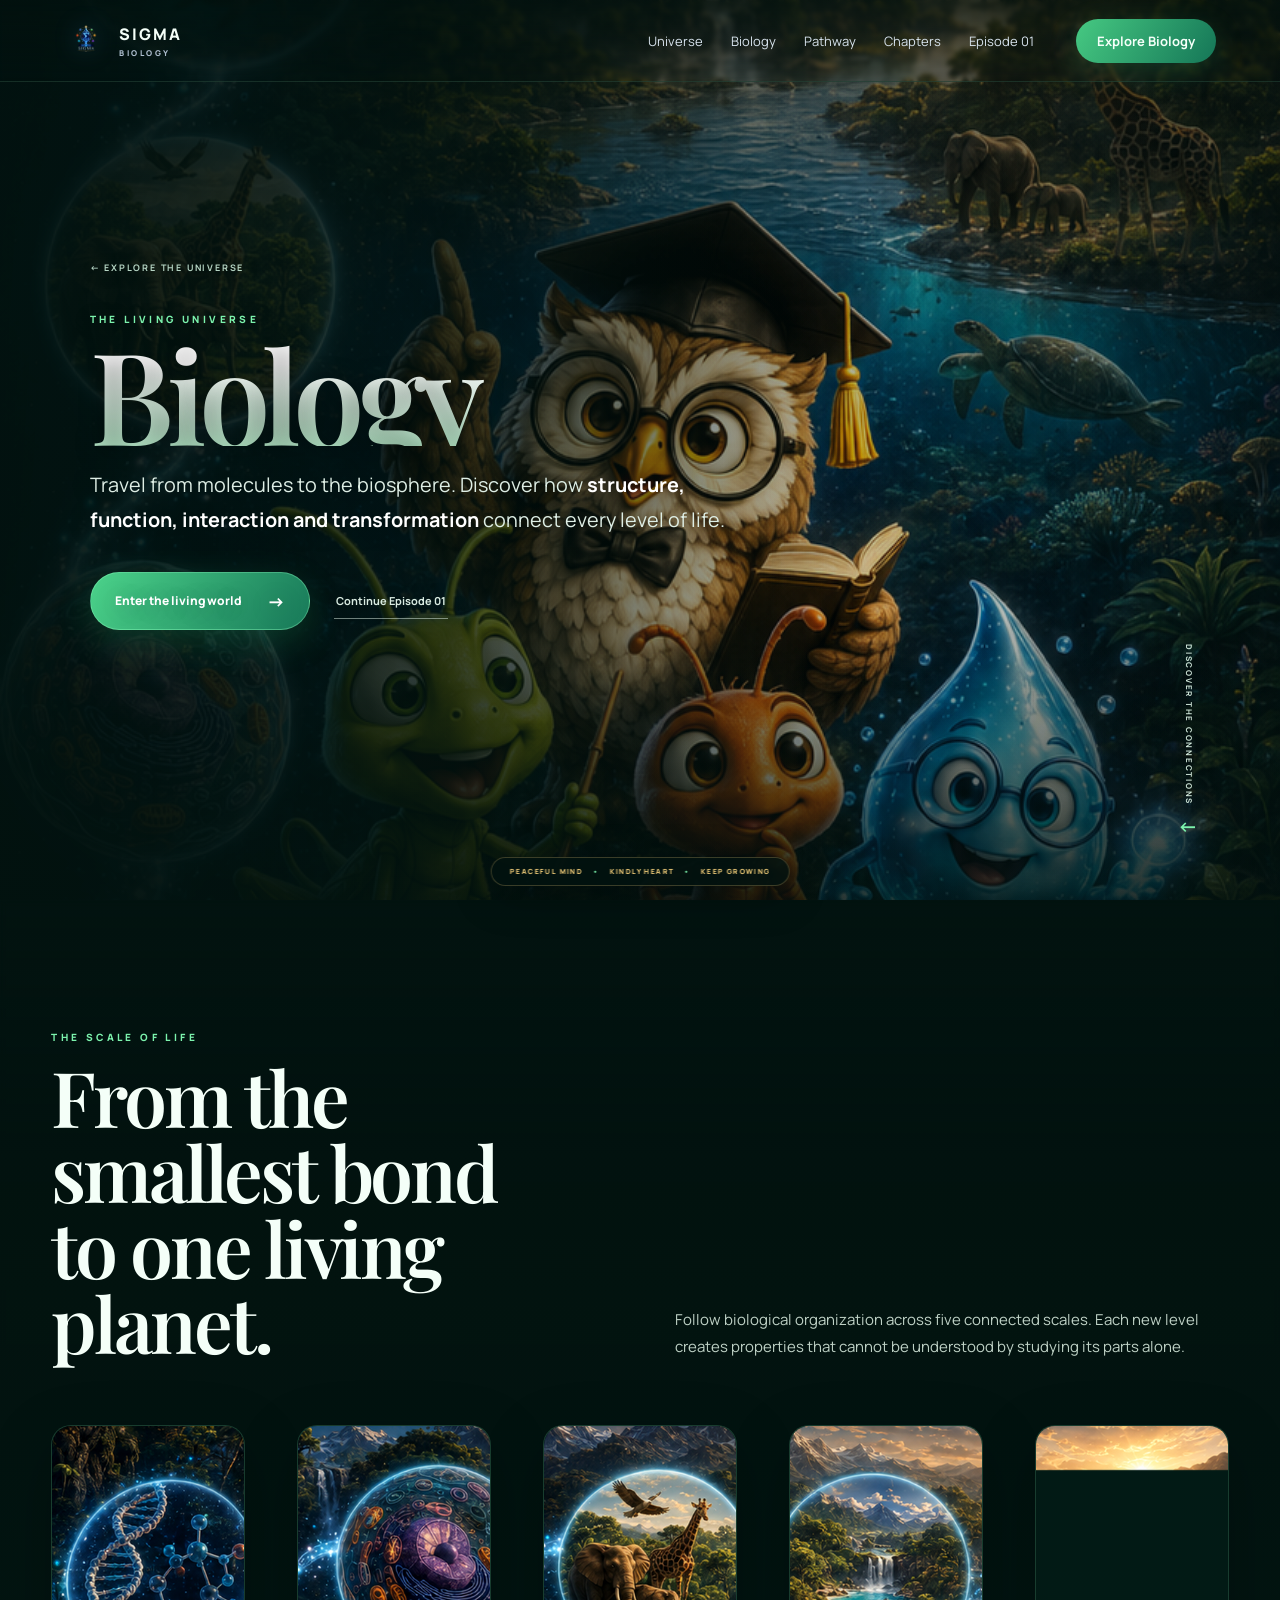
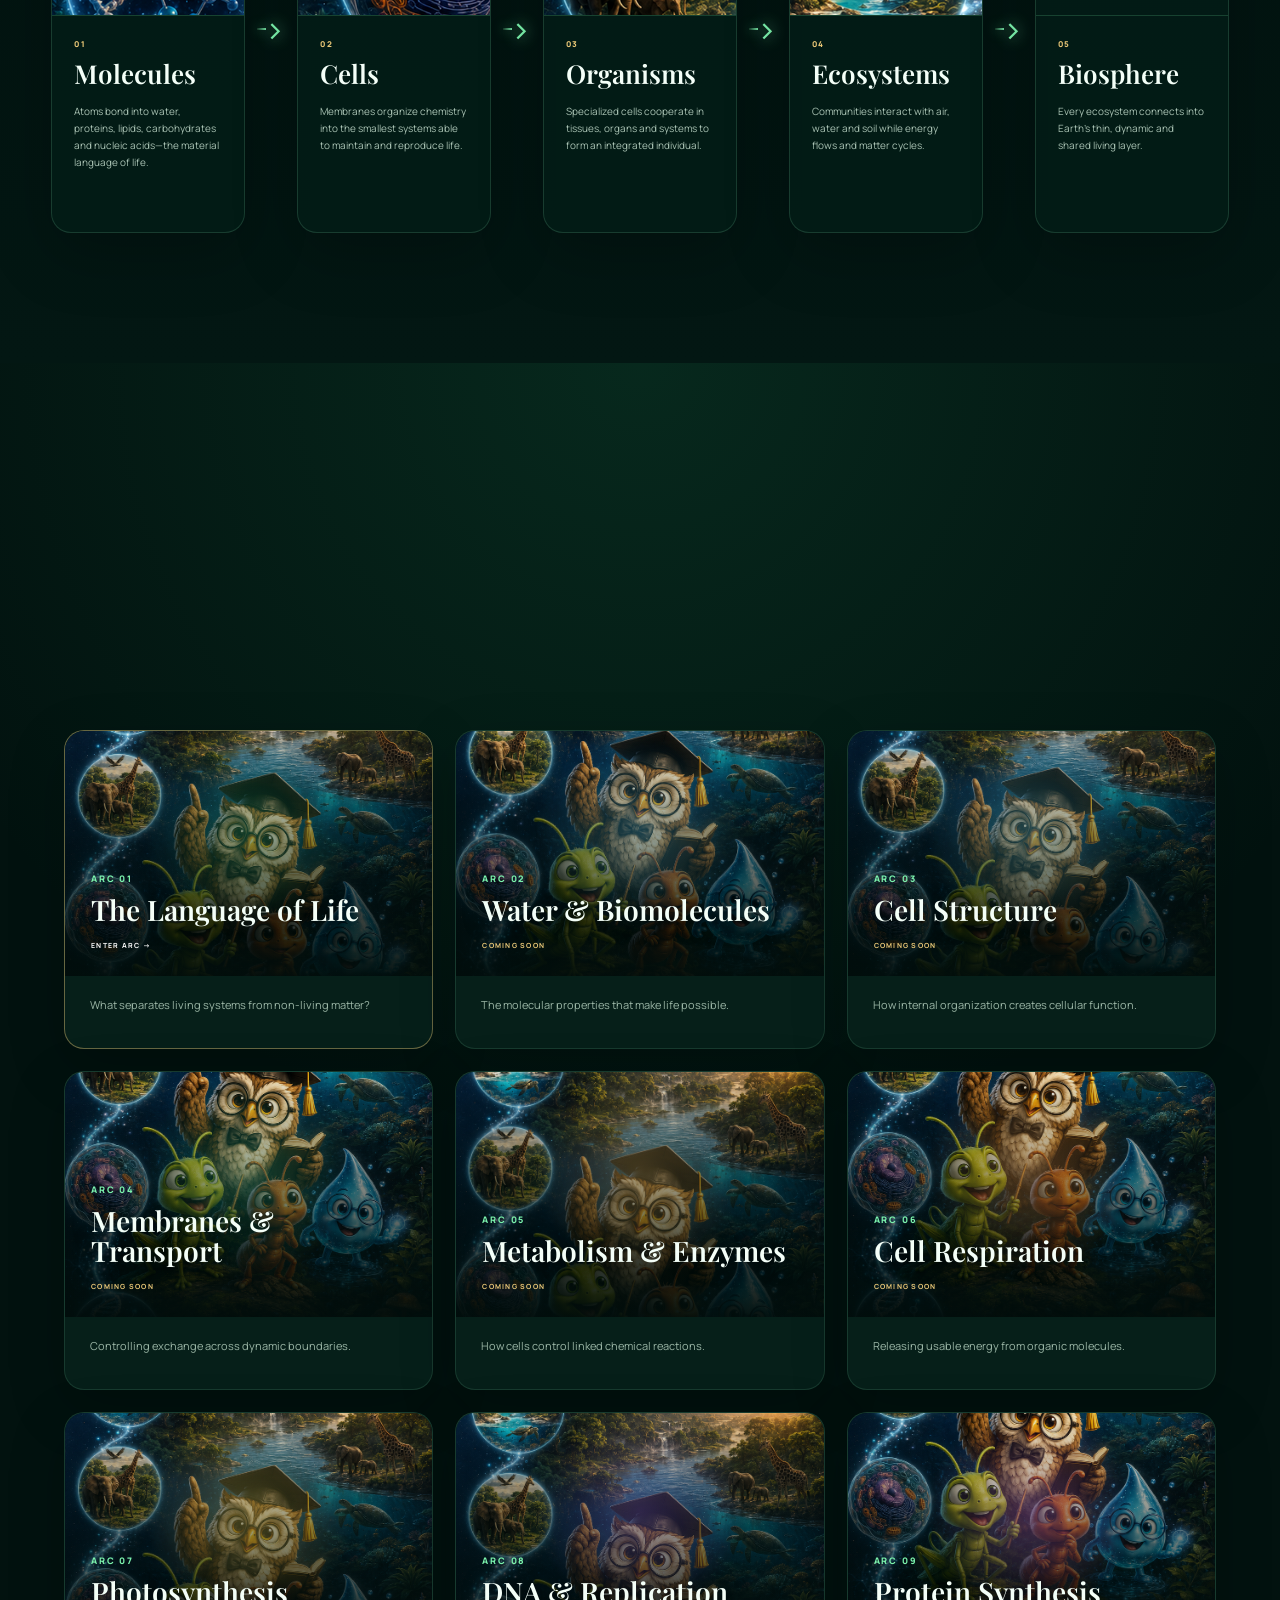
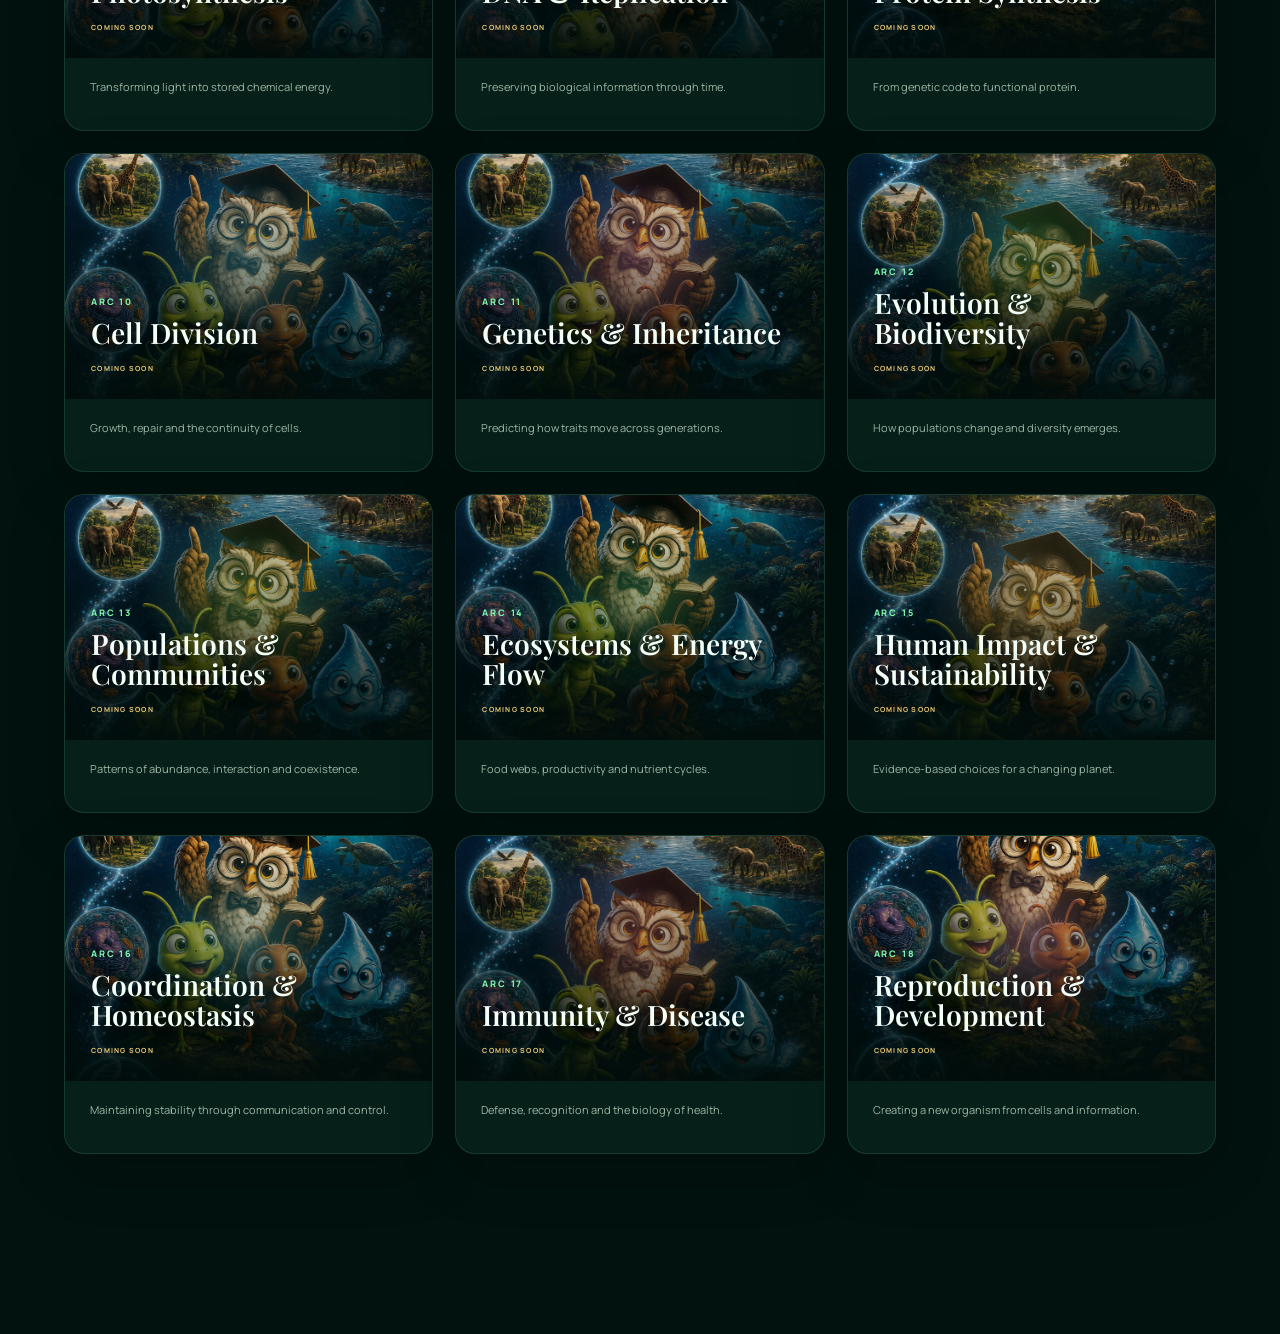
==== commit 6ab3e112: "SIGMA_Biology_Pathway_5_Stages_Update_v3" ====
--- a/biology.html
+++ b/biology.html
@@ -55,15 +55,15 @@
         <p>Follow biological organization across five connected scales. Each new level creates properties that cannot be understood by studying its parts alone.</p>
       </div>
       <div class="biology-pathway" aria-label="Molecules to biosphere learning pathway">
-        <article class="pathway-stage stage-molecules reveal"><div class="stage-art" role="img" aria-label="Molecular structures"></div><span>01</span><h3>Molecules</h3><p>Atoms bond into water, proteins, lipids, carbohydrates and nucleic acids—the material language of life.</p></article>
-        <i aria-hidden="true">→</i>
-        <article class="pathway-stage stage-cells reveal"><div class="stage-art" role="img" aria-label="Living cell"></div><span>02</span><h3>Cells</h3><p>Membranes organize chemistry into the smallest systems able to maintain and reproduce life.</p></article>
-        <i aria-hidden="true">→</i>
-        <article class="pathway-stage stage-organisms reveal"><div class="stage-art" role="img" aria-label="Living organism"></div><span>03</span><h3>Organisms</h3><p>Specialized cells cooperate in tissues, organs and systems to form an integrated individual.</p></article>
-        <i aria-hidden="true">→</i>
-        <article class="pathway-stage stage-ecosystems reveal"><div class="stage-art" role="img" aria-label="Forest ecosystem"></div><span>04</span><h3>Ecosystems</h3><p>Communities interact with air, water and soil while energy flows and matter cycles.</p></article>
-        <i aria-hidden="true">→</i>
-        <article class="pathway-stage stage-biosphere reveal"><div class="stage-art" role="img" aria-label="Earth's biosphere"></div><span>05</span><h3>Biosphere</h3><p>Every ecosystem connects into Earth’s thin, dynamic and shared living layer.</p></article>
+        <article class="pathway-stage reveal"><img class="stage-art" src="pathway-molecules.png" alt="DNA and molecular structures"><span>01</span><h3>Molecules</h3><p>Atoms bond into water, proteins, lipids, carbohydrates and nucleic acids—the material language of life.</p></article>
+        <div class="pathway-arrow" aria-hidden="true"><span></span><b>›</b></div>
+        <article class="pathway-stage reveal"><img class="stage-art" src="pathway-cells.png" alt="A living cell and its internal structures"><span>02</span><h3>Cells</h3><p>Membranes organize chemistry into the smallest systems able to maintain and reproduce life.</p></article>
+        <div class="pathway-arrow" aria-hidden="true"><span></span><b>›</b></div>
+        <article class="pathway-stage reveal"><img class="stage-art" src="pathway-organisms.png" alt="Animals representing living organisms"><span>03</span><h3>Organisms</h3><p>Specialized cells cooperate in tissues, organs and systems to form an integrated individual.</p></article>
+        <div class="pathway-arrow" aria-hidden="true"><span></span><b>›</b></div>
+        <article class="pathway-stage reveal"><img class="stage-art" src="pathway-ecosystems.png" alt="A forest and aquatic ecosystem"><span>04</span><h3>Ecosystems</h3><p>Communities interact with air, water and soil while energy flows and matter cycles.</p></article>
+        <div class="pathway-arrow" aria-hidden="true"><span></span><b>›</b></div>
+        <article class="pathway-stage reveal"><img class="stage-art" src="pathway-biosphere.png" alt="Earth and its connected biosphere"><span>05</span><h3>Biosphere</h3><p>Every ecosystem connects into Earth’s thin, dynamic and shared living layer.</p></article>
       </div>
     </section>
 
--- a/styles.css
+++ b/styles.css
@@ -104,11 +104,13 @@
 .biology-pathway-section{position:relative;padding:130px max(4vw,24px);background:linear-gradient(180deg,rgba(2,18,15,.5),rgba(2,18,15,.94) 24%,#031713);backdrop-filter:blur(3px)}
 .biology-pathway-section .biology-section-heading{max-width:1320px}
 .biology-pathway{display:grid;grid-template-columns:repeat(4,1fr auto) 1fr;align-items:center;gap:12px;max-width:1500px;margin:auto}
-.biology-pathway>i{color:var(--life);font-style:normal;font-size:20px;opacity:.65}
+.pathway-arrow{display:flex;align-items:center;min-width:28px;color:var(--life)}
+.pathway-arrow span{width:100%;height:2px;background:linear-gradient(90deg,rgba(124,243,173,.15),rgba(124,243,173,.9));box-shadow:0 0 12px rgba(124,243,173,.55)}
+.pathway-arrow b{margin-left:-2px;font:400 34px/1 Manrope,sans-serif;text-shadow:0 0 15px rgba(124,243,173,.85);animation:pathPulse 2s ease-in-out infinite}
+@keyframes pathPulse{50%{transform:translateX(4px);filter:brightness(1.5)}}
 .pathway-stage{min-width:0;border:1px solid rgba(139,236,181,.16);border-radius:20px;overflow:hidden;background:rgba(3,28,23,.86);box-shadow:0 20px 65px rgba(0,0,0,.24);transition:.35s}
 .pathway-stage:hover{transform:translateY(-7px);border-color:rgba(124,243,173,.45)}
-.stage-art{height:190px;background-image:linear-gradient(0deg,rgba(2,20,16,.32),transparent 55%),url("biology-hero-bg.png");background-size:cover}
-.stage-molecules .stage-art{background-position:7% 48%}.stage-cells .stage-art{background-position:27% 48%}.stage-organisms .stage-art{background-position:50% 48%}.stage-ecosystems .stage-art{background-position:72% 48%}.stage-biosphere .stage-art{background-position:94% 48%}
+.stage-art{display:block;width:100%;height:190px;object-fit:cover;border-bottom:1px solid rgba(124,243,173,.18);filter:saturate(1.04) contrast(1.03)}
 .pathway-stage>span{display:block;margin:22px 22px 7px;color:var(--life-gold);font-size:8px;font-weight:800;letter-spacing:.18em}
 .pathway-stage h3{margin:0 22px;font:600 26px "Playfair Display",serif}
 .pathway-stage p{min-height:105px;margin:12px 22px 24px;color:#a9c2b3;font-size:10px;line-height:1.7}
@@ -131,7 +133,7 @@
   .biology-section-heading{grid-template-columns:1fr;gap:25px}
   .biology-lens-grid{grid-template-columns:1fr 1fr}
   .biology-start-card{align-items:flex-start;flex-direction:column}
-  .biology-pathway{grid-template-columns:repeat(5,1fr);gap:12px}.biology-pathway>i{display:none}
+  .biology-pathway{grid-template-columns:repeat(5,1fr);gap:12px}.pathway-arrow{display:none}
   .stage-art{height:145px}.pathway-stage p{min-height:125px}
   .arc-grid{grid-template-columns:1fr 1fr}.curriculum-heading{align-items:flex-start;flex-direction:column}
 }
@@ -156,7 +158,8 @@
   .biology-start-card{padding:32px 24px}
   .biology-motto{bottom:9px;gap:5px;padding:8px 10px;font-size:5.5px;letter-spacing:.12em}
   .biology-pathway-section{padding:100px 22px}
-  .biology-pathway{display:flex;overflow-x:auto;scroll-snap-type:x mandatory;padding:0 0 18px}
-  .pathway-stage{flex:0 0 82vw;scroll-snap-align:center}.stage-art{height:220px}.pathway-stage p{min-height:auto}
+  .biology-pathway{display:grid;grid-template-columns:1fr;max-width:460px;overflow:visible;padding:0}
+  .pathway-stage{width:100%}.stage-art{height:220px}.pathway-stage p{min-height:auto}
+  .pathway-arrow{display:flex;justify-content:center;height:38px;transform:rotate(90deg)}.pathway-arrow span{width:34px;flex:none}
   .biology-curriculum{padding:95px 22px 135px}.curriculum-heading{gap:24px}.arc-grid{grid-template-columns:1fr}.arc-thumb{min-height:230px}.arc-thumb h3{font-size:31px}
 }
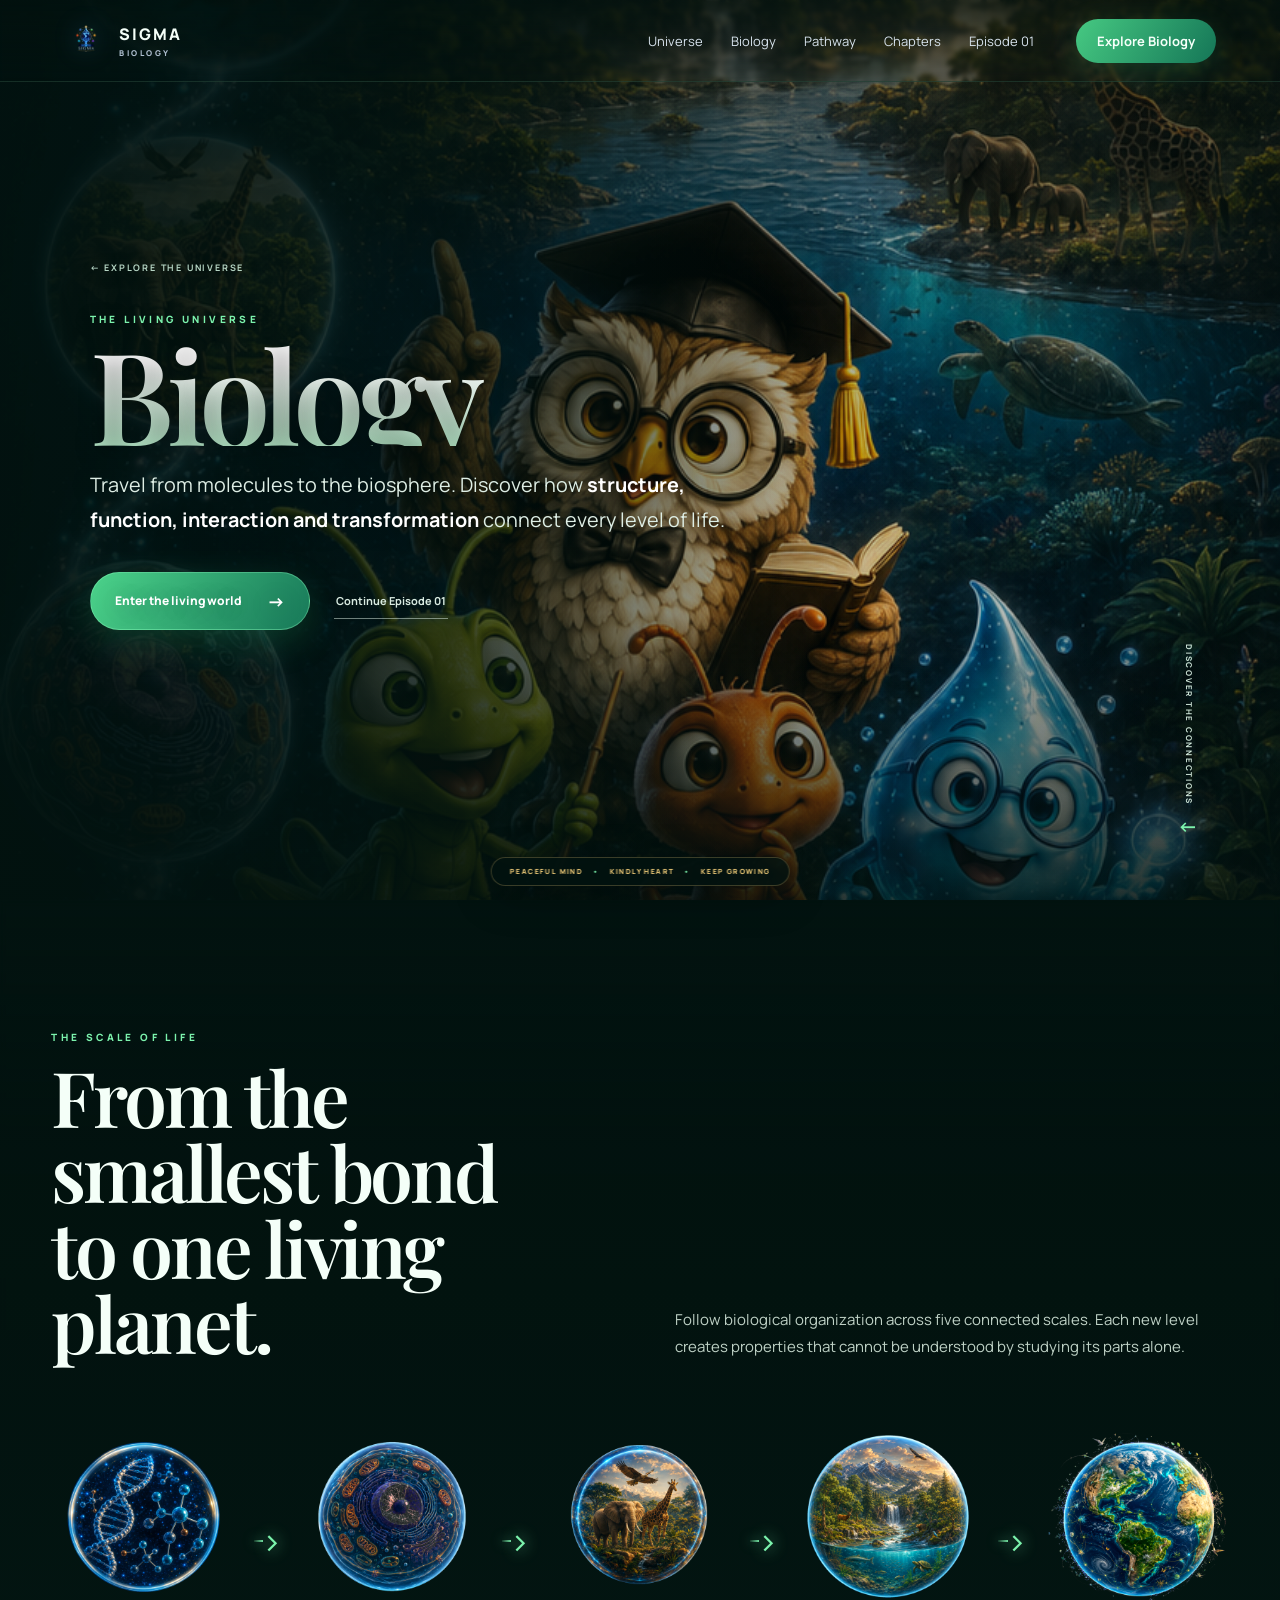
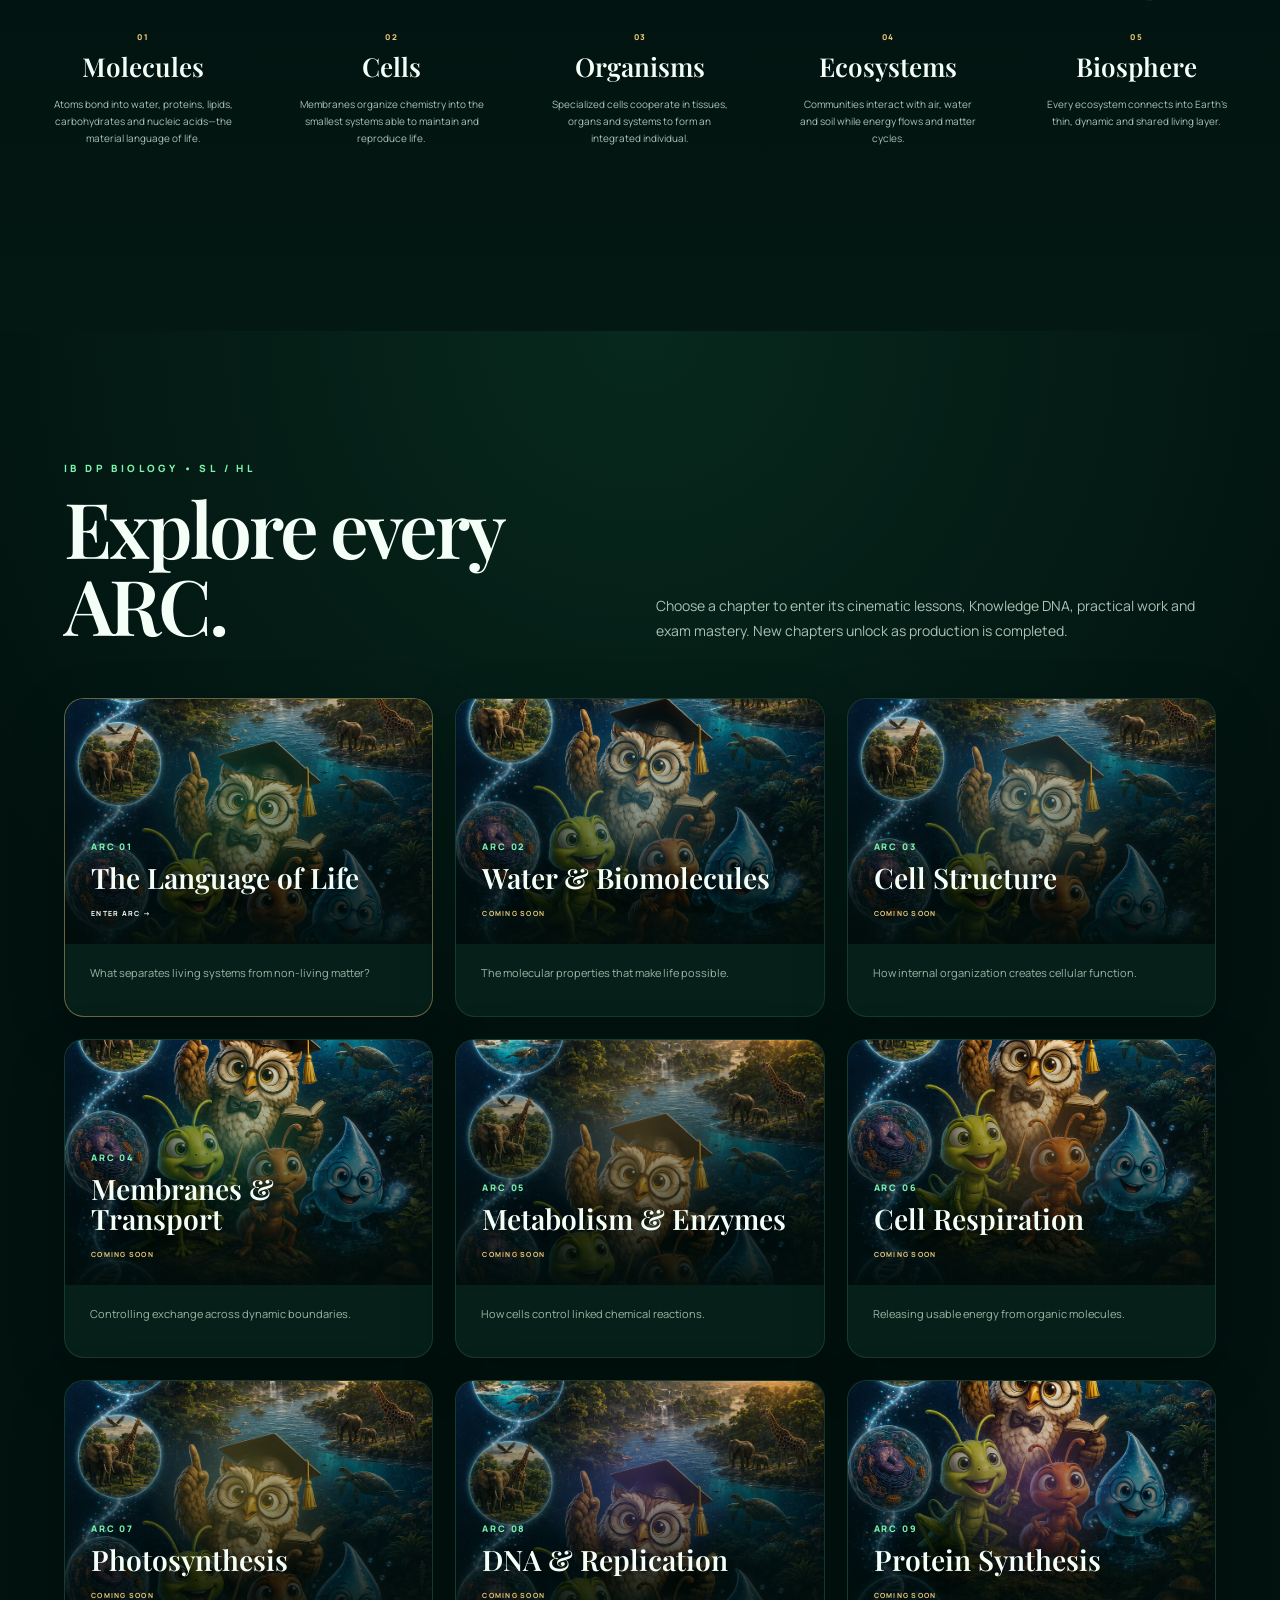
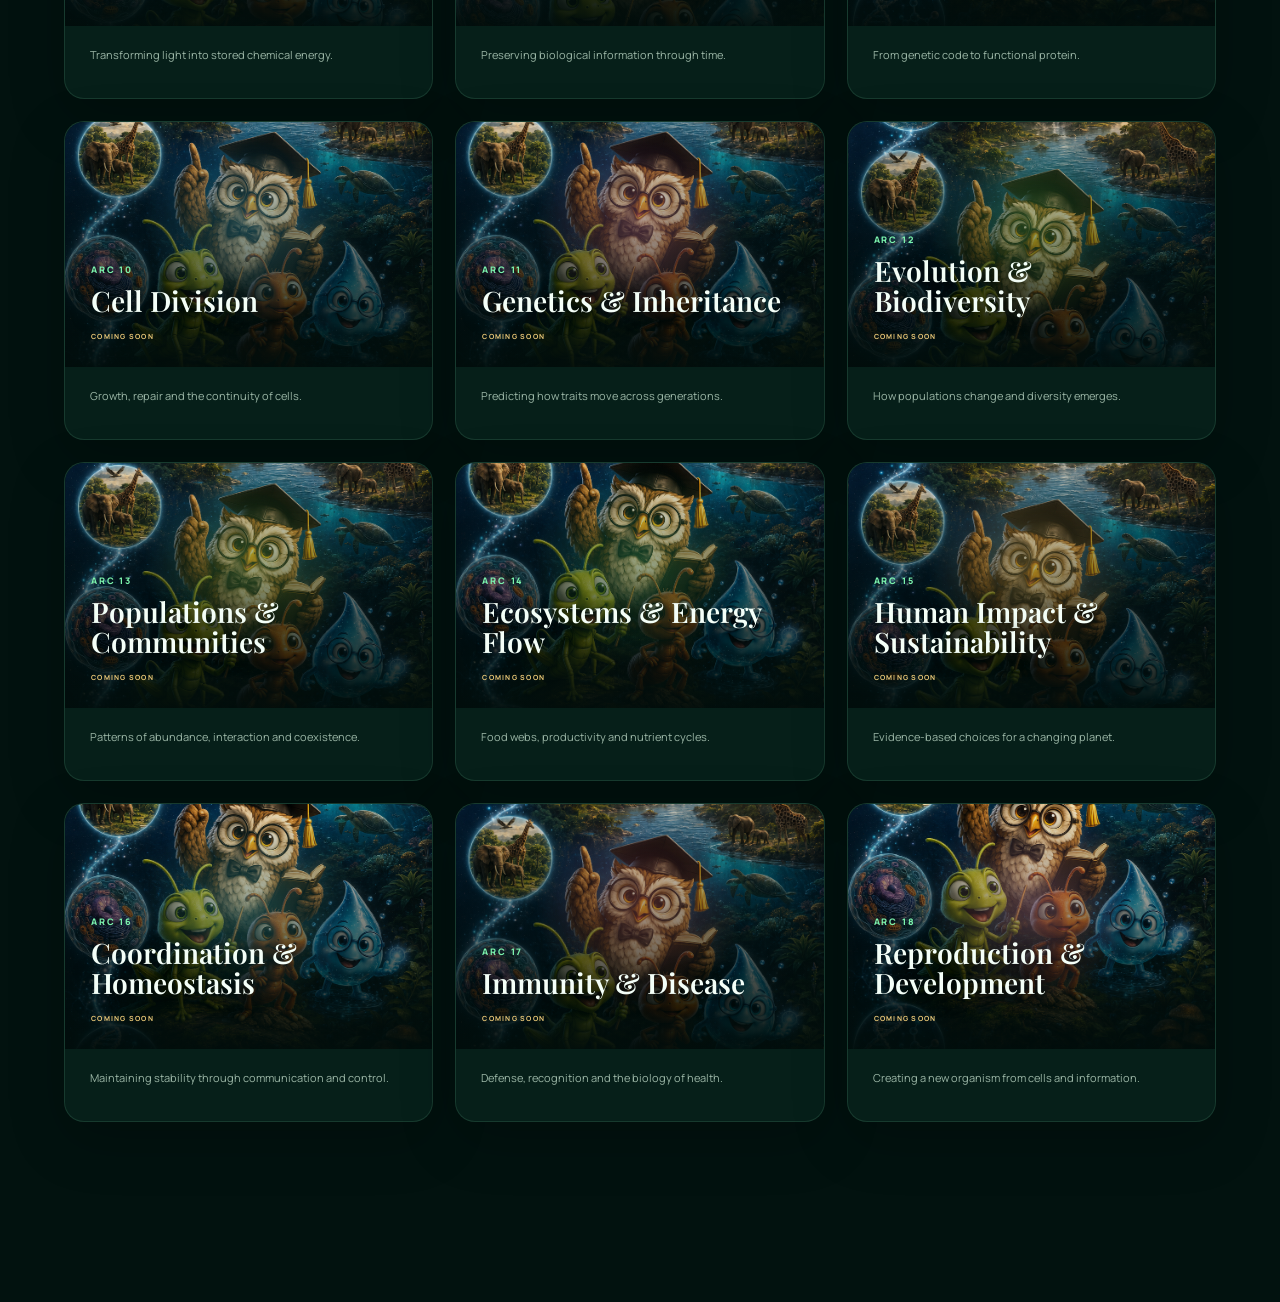
==== commit 3fe06254: "SIGMA_Biology_Pathway_Corrected_v6_Final" ====
--- a/biology.html
+++ b/biology.html
@@ -55,15 +55,15 @@
         <p>Follow biological organization across five connected scales. Each new level creates properties that cannot be understood by studying its parts alone.</p>
       </div>
       <div class="biology-pathway" aria-label="Molecules to biosphere learning pathway">
-        <article class="pathway-stage reveal"><img class="stage-art" src="pathway-molecules.png" alt="DNA and molecular structures"><span>01</span><h3>Molecules</h3><p>Atoms bond into water, proteins, lipids, carbohydrates and nucleic acids—the material language of life.</p></article>
+        <article class="pathway-stage reveal"><img class="stage-art" src="pathway-v6/pathway-molecules-v6.png" alt="DNA and molecular structures"><span>01</span><h3>Molecules</h3><p>Atoms bond into water, proteins, lipids, carbohydrates and nucleic acids—the material language of life.</p></article>
         <div class="pathway-arrow" aria-hidden="true"><span></span><b>›</b></div>
-        <article class="pathway-stage reveal"><img class="stage-art" src="pathway-cells.png" alt="A living cell and its internal structures"><span>02</span><h3>Cells</h3><p>Membranes organize chemistry into the smallest systems able to maintain and reproduce life.</p></article>
+        <article class="pathway-stage reveal"><img class="stage-art" src="pathway-v6/pathway-cells-v6.png" alt="A living cell and its internal structures"><span>02</span><h3>Cells</h3><p>Membranes organize chemistry into the smallest systems able to maintain and reproduce life.</p></article>
         <div class="pathway-arrow" aria-hidden="true"><span></span><b>›</b></div>
-        <article class="pathway-stage reveal"><img class="stage-art" src="pathway-organisms.png" alt="Animals representing living organisms"><span>03</span><h3>Organisms</h3><p>Specialized cells cooperate in tissues, organs and systems to form an integrated individual.</p></article>
+        <article class="pathway-stage reveal"><img class="stage-art" src="pathway-v6/pathway-organisms-v6.png" alt="Animals representing living organisms"><span>03</span><h3>Organisms</h3><p>Specialized cells cooperate in tissues, organs and systems to form an integrated individual.</p></article>
         <div class="pathway-arrow" aria-hidden="true"><span></span><b>›</b></div>
-        <article class="pathway-stage reveal"><img class="stage-art" src="pathway-ecosystems.png" alt="A forest and aquatic ecosystem"><span>04</span><h3>Ecosystems</h3><p>Communities interact with air, water and soil while energy flows and matter cycles.</p></article>
+        <article class="pathway-stage reveal"><img class="stage-art" src="pathway-v6/pathway-ecosystems-v6.png" alt="A forest and aquatic ecosystem"><span>04</span><h3>Ecosystems</h3><p>Communities interact with air, water and soil while energy flows and matter cycles.</p></article>
         <div class="pathway-arrow" aria-hidden="true"><span></span><b>›</b></div>
-        <article class="pathway-stage reveal"><img class="stage-art" src="pathway-biosphere.png" alt="Earth and its connected biosphere"><span>05</span><h3>Biosphere</h3><p>Every ecosystem connects into Earth’s thin, dynamic and shared living layer.</p></article>
+        <article class="pathway-stage reveal"><img class="stage-art" src="pathway-v6/pathway-biosphere-v6.png" alt="Earth and its connected biosphere"><span>05</span><h3>Biosphere</h3><p>Every ecosystem connects into Earth’s thin, dynamic and shared living layer.</p></article>
       </div>
     </section>
 
--- a/styles.css
+++ b/styles.css
@@ -103,17 +103,18 @@
 /* BIOLOGY — SCALE OF LIFE + ARC LIBRARY */
 .biology-pathway-section{position:relative;padding:130px max(4vw,24px);background:linear-gradient(180deg,rgba(2,18,15,.5),rgba(2,18,15,.94) 24%,#031713);backdrop-filter:blur(3px)}
 .biology-pathway-section .biology-section-heading{max-width:1320px}
-.biology-pathway{display:grid;grid-template-columns:repeat(4,1fr auto) 1fr;align-items:center;gap:12px;max-width:1500px;margin:auto}
+.biology-pathway{display:grid;grid-template-columns:repeat(4,1fr auto) 1fr;align-items:start;gap:18px;max-width:1500px;margin:auto}
 .pathway-arrow{display:flex;align-items:center;min-width:28px;color:var(--life)}
+.pathway-arrow{padding-top:clamp(78px,7.7vw,116px)}
 .pathway-arrow span{width:100%;height:2px;background:linear-gradient(90deg,rgba(124,243,173,.15),rgba(124,243,173,.9));box-shadow:0 0 12px rgba(124,243,173,.55)}
 .pathway-arrow b{margin-left:-2px;font:400 34px/1 Manrope,sans-serif;text-shadow:0 0 15px rgba(124,243,173,.85);animation:pathPulse 2s ease-in-out infinite}
 @keyframes pathPulse{50%{transform:translateX(4px);filter:brightness(1.5)}}
-.pathway-stage{min-width:0;border:1px solid rgba(139,236,181,.16);border-radius:20px;overflow:hidden;background:rgba(3,28,23,.86);box-shadow:0 20px 65px rgba(0,0,0,.24);transition:.35s}
-.pathway-stage:hover{transform:translateY(-7px);border-color:rgba(124,243,173,.45)}
-.stage-art{display:block;width:100%;height:190px;object-fit:cover;border-bottom:1px solid rgba(124,243,173,.18);filter:saturate(1.04) contrast(1.03)}
-.pathway-stage>span{display:block;margin:22px 22px 7px;color:var(--life-gold);font-size:8px;font-weight:800;letter-spacing:.18em}
-.pathway-stage h3{margin:0 22px;font:600 26px "Playfair Display",serif}
-.pathway-stage p{min-height:105px;margin:12px 22px 24px;color:#a9c2b3;font-size:10px;line-height:1.7}
+.pathway-stage{min-width:0;text-align:center;background:none;border:0;box-shadow:none;transition:.35s}
+.pathway-stage:hover{transform:translateY(-7px)}
+.stage-art{display:block;width:min(100%,230px);aspect-ratio:1;margin:0 auto;object-fit:contain;border:0;border-radius:0;clip-path:none;background:transparent;filter:saturate(1.06) contrast(1.04);box-shadow:none}
+.pathway-stage>span{display:block;margin:22px 0 7px;color:var(--life-gold);font-size:8px;font-weight:800;letter-spacing:.18em}
+.pathway-stage h3{margin:0;font:600 26px "Playfair Display",serif}
+.pathway-stage p{min-height:105px;margin:12px auto 0;max-width:230px;color:#a9c2b3;font-size:10px;line-height:1.7}
 .biology-curriculum{position:relative;padding:130px max(5vw,24px) 180px;background:radial-gradient(circle at 50% 0,rgba(27,131,85,.2),transparent 30%),#02120f}
 .curriculum-heading{display:flex;align-items:end;justify-content:space-between;gap:60px;max-width:1400px;margin:0 auto 55px}
 .curriculum-heading h2{margin:14px 0 0;font:600 clamp(48px,6vw,82px)/1 "Playfair Display",serif;letter-spacing:-.04em}
@@ -134,7 +135,7 @@
   .biology-lens-grid{grid-template-columns:1fr 1fr}
   .biology-start-card{align-items:flex-start;flex-direction:column}
   .biology-pathway{grid-template-columns:repeat(5,1fr);gap:12px}.pathway-arrow{display:none}
-  .stage-art{height:145px}.pathway-stage p{min-height:125px}
+  .stage-art{width:min(100%,170px)}.pathway-stage p{min-height:125px}
   .arc-grid{grid-template-columns:1fr 1fr}.curriculum-heading{align-items:flex-start;flex-direction:column}
 }
 @media(max-width:650px){
@@ -159,7 +160,7 @@
   .biology-motto{bottom:9px;gap:5px;padding:8px 10px;font-size:5.5px;letter-spacing:.12em}
   .biology-pathway-section{padding:100px 22px}
   .biology-pathway{display:grid;grid-template-columns:1fr;max-width:460px;overflow:visible;padding:0}
-  .pathway-stage{width:100%}.stage-art{height:220px}.pathway-stage p{min-height:auto}
-  .pathway-arrow{display:flex;justify-content:center;height:38px;transform:rotate(90deg)}.pathway-arrow span{width:34px;flex:none}
+  .pathway-stage{width:100%}.stage-art{width:min(72vw,260px)}.pathway-stage p{min-height:auto}
+  .pathway-arrow{display:flex;justify-content:center;height:38px;padding-top:0;transform:rotate(90deg)}.pathway-arrow span{width:34px;flex:none}
   .biology-curriculum{padding:95px 22px 135px}.curriculum-heading{gap:24px}.arc-grid{grid-template-columns:1fr}.arc-thumb{min-height:230px}.arc-thumb h3{font-size:31px}
 }
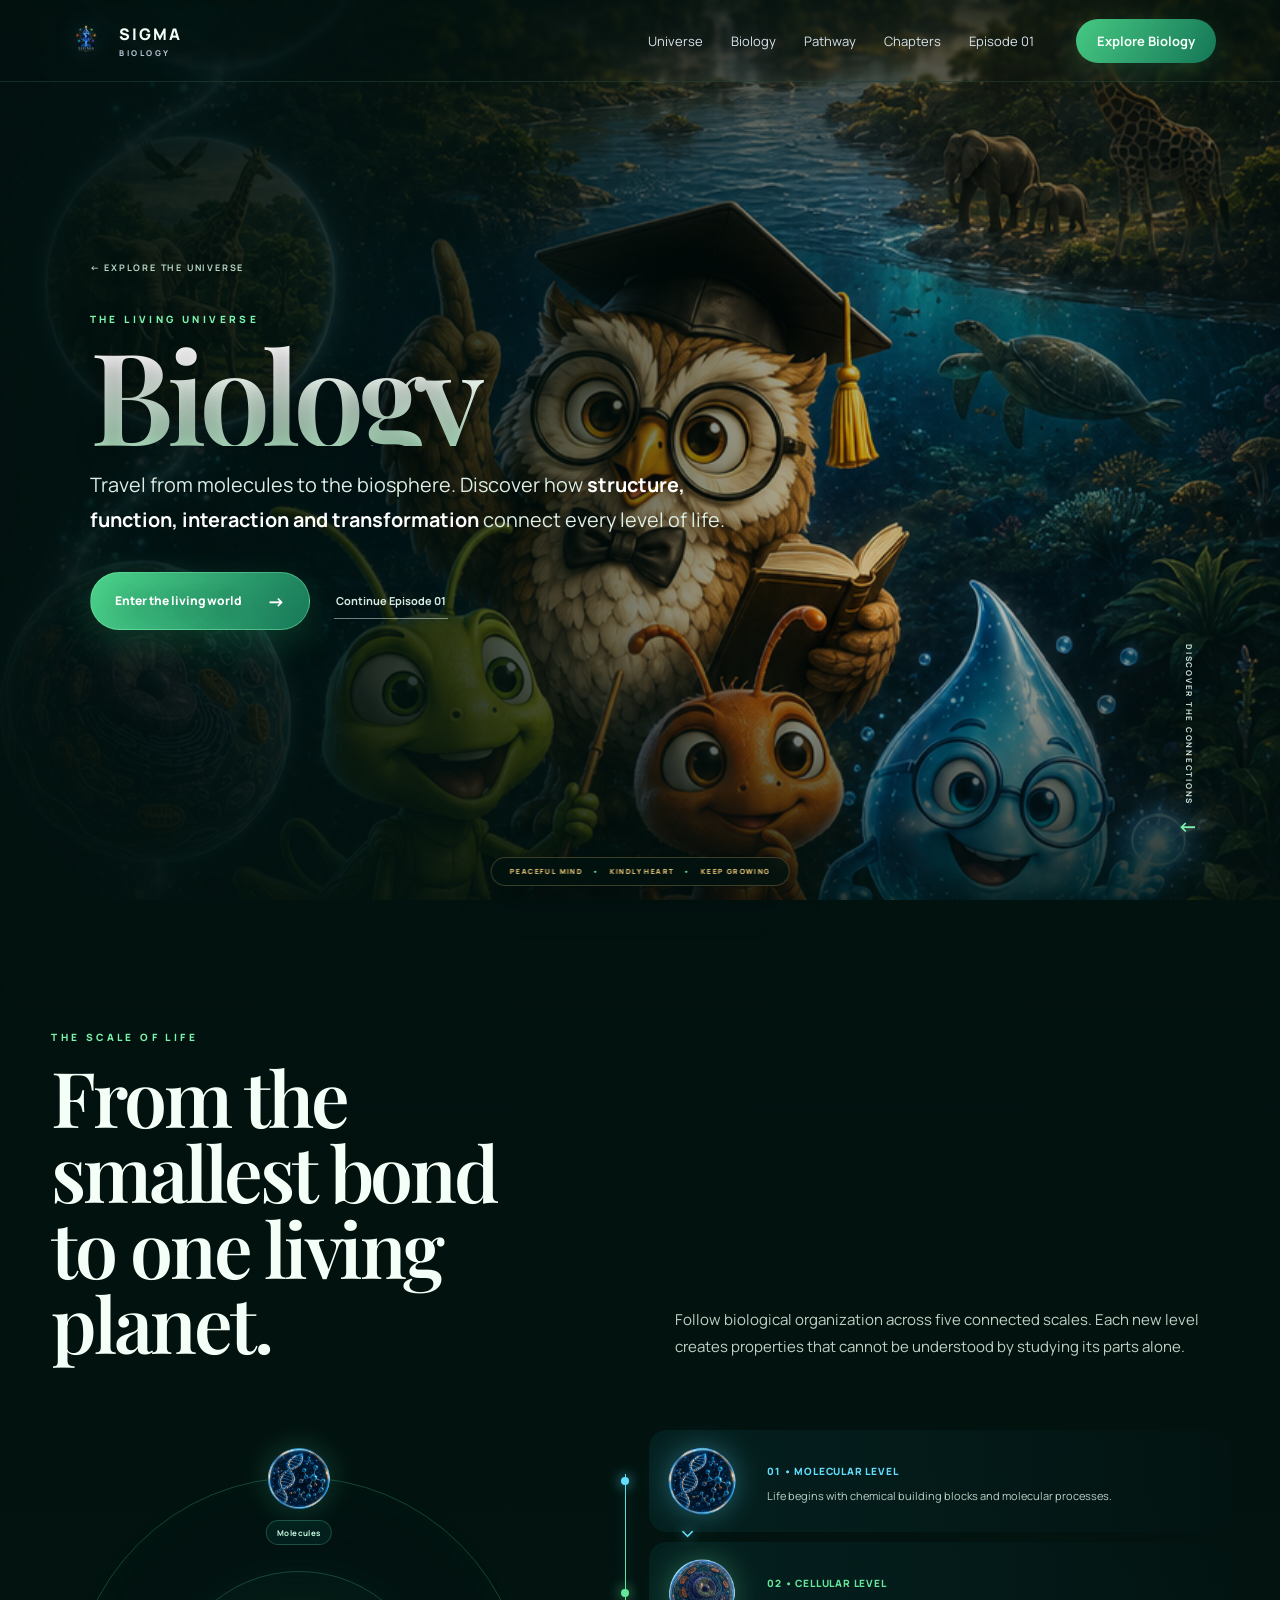
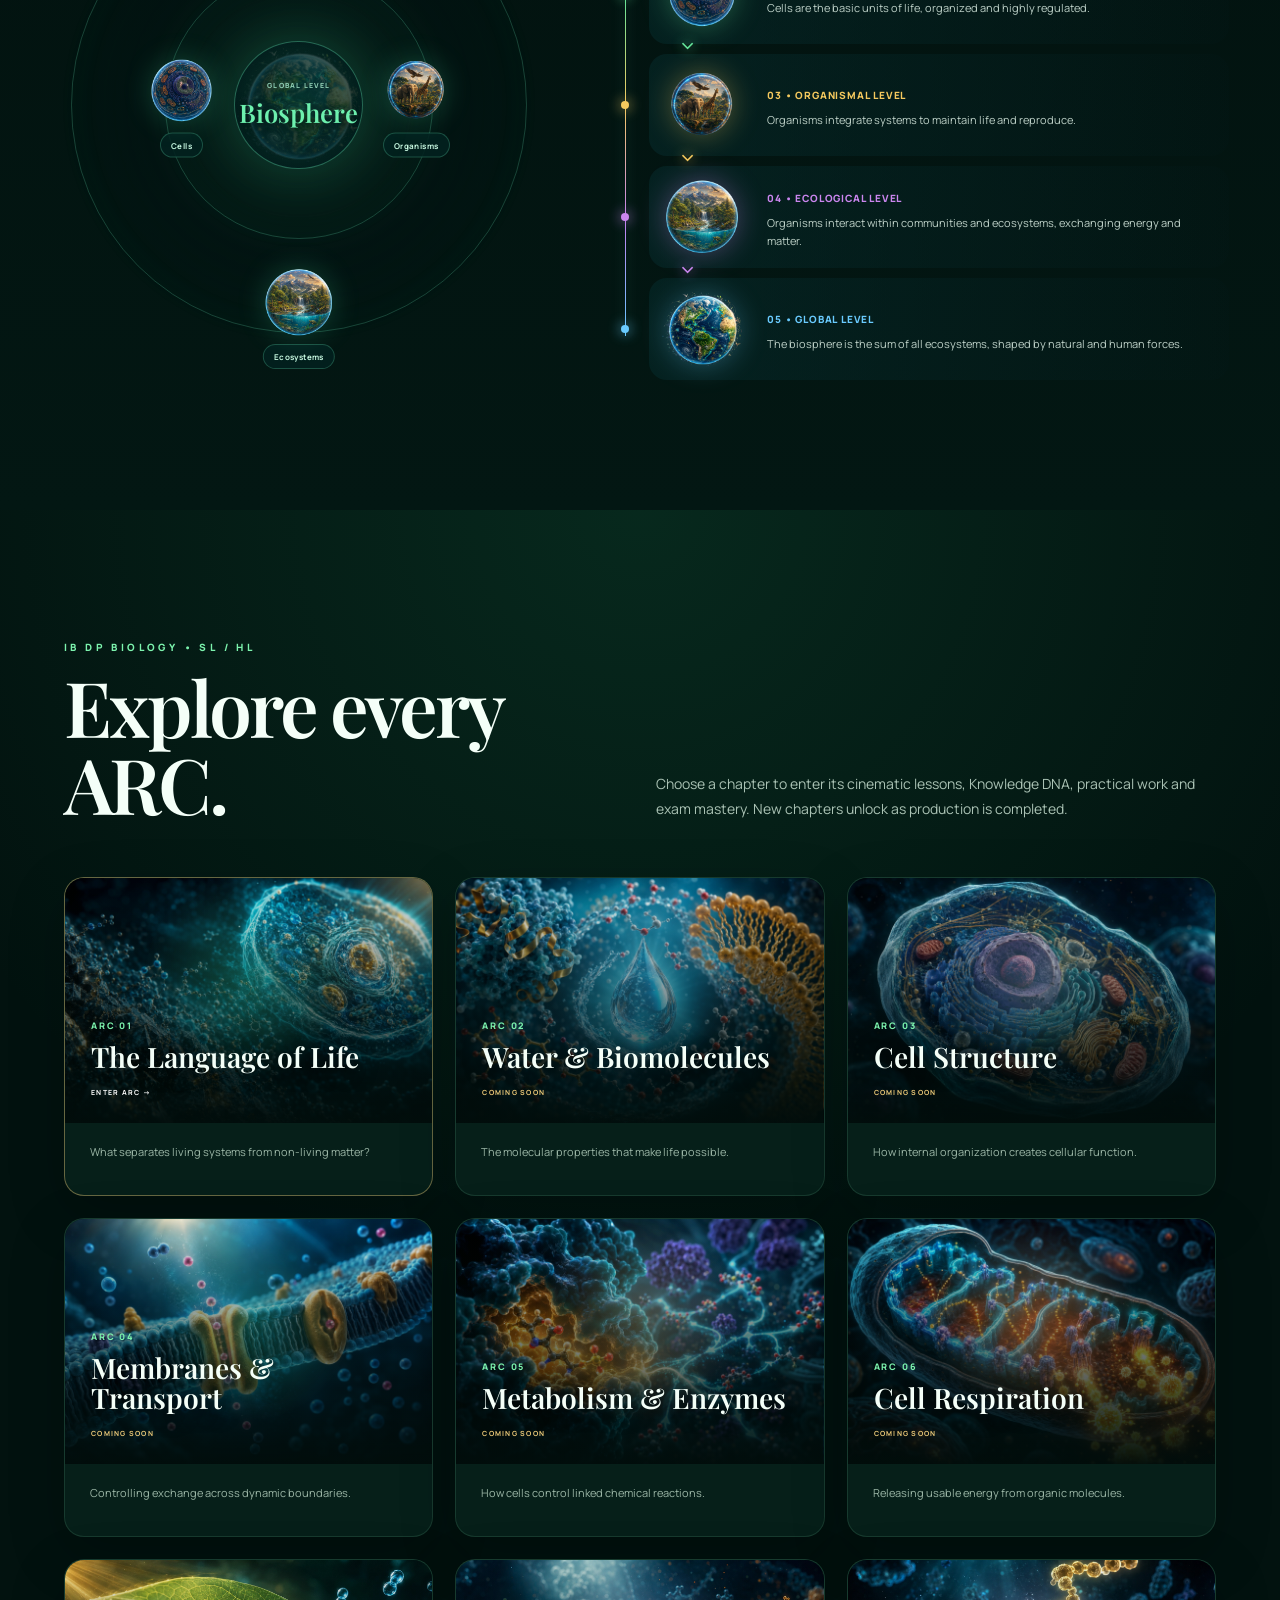
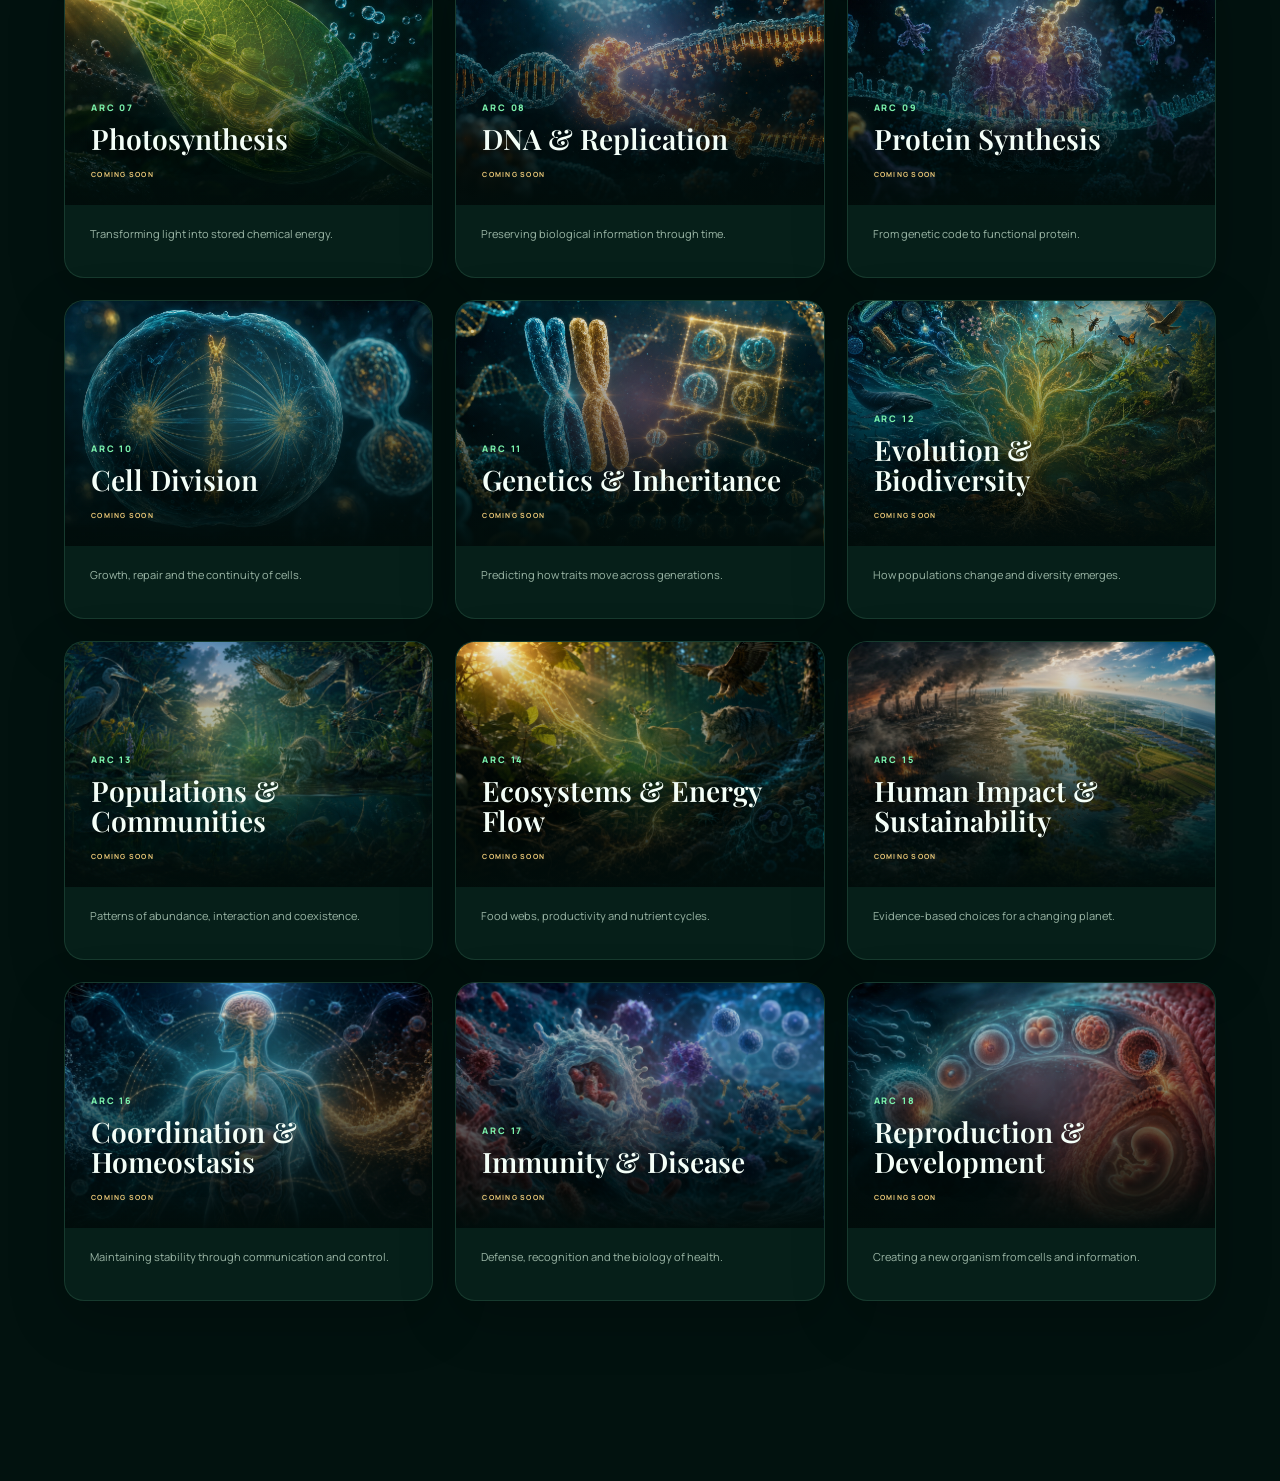
==== commit 175f60ab: "SIGMA_Biology_Orbital_Scale_Redesign_v8" ====
--- a/biology.html
+++ b/biology.html
@@ -54,16 +54,27 @@
         <h2>From the smallest bond<br>to one living planet.</h2>
         <p>Follow biological organization across five connected scales. Each new level creates properties that cannot be understood by studying its parts alone.</p>
       </div>
-      <div class="biology-pathway" aria-label="Molecules to biosphere learning pathway">
-        <article class="pathway-stage reveal"><img class="stage-art" src="pathway-v6/pathway-molecules-v6.png" alt="DNA and molecular structures"><span>01</span><h3>Molecules</h3><p>Atoms bond into water, proteins, lipids, carbohydrates and nucleic acids—the material language of life.</p></article>
-        <div class="pathway-arrow" aria-hidden="true"><span></span><b>›</b></div>
-        <article class="pathway-stage reveal"><img class="stage-art" src="pathway-v6/pathway-cells-v6.png" alt="A living cell and its internal structures"><span>02</span><h3>Cells</h3><p>Membranes organize chemistry into the smallest systems able to maintain and reproduce life.</p></article>
-        <div class="pathway-arrow" aria-hidden="true"><span></span><b>›</b></div>
-        <article class="pathway-stage reveal"><img class="stage-art" src="pathway-v6/pathway-organisms-v6.png" alt="Animals representing living organisms"><span>03</span><h3>Organisms</h3><p>Specialized cells cooperate in tissues, organs and systems to form an integrated individual.</p></article>
-        <div class="pathway-arrow" aria-hidden="true"><span></span><b>›</b></div>
-        <article class="pathway-stage reveal"><img class="stage-art" src="pathway-v6/pathway-ecosystems-v6.png" alt="A forest and aquatic ecosystem"><span>04</span><h3>Ecosystems</h3><p>Communities interact with air, water and soil while energy flows and matter cycles.</p></article>
-        <div class="pathway-arrow" aria-hidden="true"><span></span><b>›</b></div>
-        <article class="pathway-stage reveal"><img class="stage-art" src="pathway-v6/pathway-biosphere-v6.png" alt="Earth and its connected biosphere"><span>05</span><h3>Biosphere</h3><p>Every ecosystem connects into Earth’s thin, dynamic and shared living layer.</p></article>
+      <div class="scale-experience">
+        <div class="life-orbits reveal" aria-label="Biosphere at the center, connected to molecules, cells, organisms and ecosystems">
+          <div class="orbit orbit-outer" aria-hidden="true"></div>
+          <div class="orbit orbit-inner" aria-hidden="true"></div>
+          <div class="orbit-core"><img src="pathway-v6/pathway-biosphere-v6.png" alt=""><span>GLOBAL LEVEL</span><strong>Biosphere</strong></div>
+          <div class="orbit-track orbit-track-outer">
+            <div class="orbit-node node-molecules"><img src="pathway-v6/pathway-molecules-v6.png" alt=""><b>Molecules</b></div>
+            <div class="orbit-node node-ecosystems"><img src="pathway-v6/pathway-ecosystems-v6.png" alt=""><b>Ecosystems</b></div>
+          </div>
+          <div class="orbit-track orbit-track-inner">
+            <div class="orbit-node node-cells"><img src="pathway-v6/pathway-cells-v6.png" alt=""><b>Cells</b></div>
+            <div class="orbit-node node-organisms"><img src="pathway-v6/pathway-organisms-v6.png" alt=""><b>Organisms</b></div>
+          </div>
+        </div>
+        <div class="scale-story reveal" aria-label="Five levels of biological organization">
+          <article class="scale-level scale-molecular"><img src="pathway-v6/pathway-molecules-v6.png" alt="A molecular model"><div><span>01 • MOLECULAR LEVEL</span><p>Life begins with chemical building blocks and molecular processes.</p></div></article>
+          <article class="scale-level scale-cellular"><img src="pathway-v6/pathway-cells-v6.png" alt="A living cell"><div><span>02 • CELLULAR LEVEL</span><p>Cells are the basic units of life, organized and highly regulated.</p></div></article>
+          <article class="scale-level scale-organismal"><img src="pathway-v6/pathway-organisms-v6.png" alt="Living organisms"><div><span>03 • ORGANISMAL LEVEL</span><p>Organisms integrate systems to maintain life and reproduce.</p></div></article>
+          <article class="scale-level scale-ecological"><img src="pathway-v6/pathway-ecosystems-v6.png" alt="A connected ecosystem"><div><span>04 • ECOLOGICAL LEVEL</span><p>Organisms interact within communities and ecosystems, exchanging energy and matter.</p></div></article>
+          <article class="scale-level scale-global"><img src="pathway-v6/pathway-biosphere-v6.png" alt="Earth and its biosphere"><div><span>05 • GLOBAL LEVEL</span><p>The biosphere is the sum of all ecosystems, shaped by natural and human forces.</p></div></article>
+        </div>
       </div>
     </section>
 
--- a/styles.css
+++ b/styles.css
@@ -122,12 +122,12 @@
 .arc-grid{display:grid;grid-template-columns:repeat(3,1fr);gap:22px;max-width:1500px;margin:auto}
 .arc-card{display:block;min-width:0;border:1px solid rgba(139,236,181,.13);border-radius:20px;overflow:hidden;background:#061f19;box-shadow:0 18px 55px rgba(0,0,0,.22);transition:.35s}
 .arc-card:hover{transform:translateY(-6px);border-color:rgba(124,243,173,.38);box-shadow:0 26px 70px rgba(0,0,0,.35)}
-.arc-thumb{position:relative;isolation:isolate;display:flex;flex-direction:column;justify-content:flex-end;min-height:245px;padding:26px;overflow:hidden;background-image:linear-gradient(0deg,rgba(1,13,11,.97) 0%,rgba(1,13,11,.48) 56%,rgba(1,13,11,.06) 100%),url("biology-hero-bg.png");background-size:auto,cover;background-position:center}
+.arc-thumb{position:relative;isolation:isolate;display:flex;flex-direction:column;justify-content:flex-end;min-height:245px;padding:26px;overflow:hidden;background-image:linear-gradient(0deg,rgba(1,13,11,.98) 0%,rgba(1,13,11,.52) 52%,rgba(1,13,11,.04) 100%),var(--arc-image);background-size:auto,cover;background-position:center}
 .arc-thumb:before{content:"";position:absolute;z-index:-1;inset:0;background:radial-gradient(circle at var(--x,50%) var(--y,40%),var(--glow,#31c982),transparent 44%);mix-blend-mode:screen;opacity:.27}
 .arc-thumb>span{color:var(--life);font-size:9px;font-weight:800;letter-spacing:.2em}.arc-thumb h3{max-width:380px;margin:10px 0 16px;font:600 clamp(25px,2.2vw,35px)/1.06 "Playfair Display",serif;text-shadow:0 3px 20px #000}.arc-thumb b{color:var(--life-gold);font-size:7px;letter-spacing:.18em}
 .arc-card>p{min-height:72px;margin:0;padding:20px 25px;color:#9bb6a6;font-size:11px;line-height:1.65}
 .arc-live{border-color:rgba(237,202,120,.42)}.arc-live .arc-thumb b{color:#fff}.arc-live:hover{border-color:var(--life-gold)}
-.arc-01{background-position:12% 44%}.arc-02{background-position:20% 52%;--glow:#4ecfff}.arc-03{background-position:30% 45%;--glow:#70e8ff}.arc-04{background-position:34% 58%;--glow:#23cc9a}.arc-05{background-position:40% 38%;--glow:#f0bb5f}.arc-06{background-position:43% 60%;--glow:#ff9b4d}.arc-07{background-position:49% 42%;--glow:#ffe65d}.arc-08{background-position:21% 37%;--glow:#aa78ff}.arc-09{background-position:27% 63%;--glow:#e276ff}.arc-10{background-position:34% 50%;--glow:#4edbff}.arc-11{background-position:46% 50%;--glow:#ff85b8}.arc-12{background-position:57% 43%;--glow:#74e055}.arc-13{background-position:65% 48%;--glow:#86e75f}.arc-14{background-position:73% 54%;--glow:#40d578}.arc-15{background-position:82% 45%;--glow:#f4c85e}.arc-16{background-position:52% 58%;--glow:#45dbe4}.arc-17{background-position:38% 46%;--glow:#ed6a72}.arc-18{background-position:60% 62%;--glow:#ff9ec5}
+.arc-01{--arc-image:url("arc-thumbnails-v7/arc-01.png")}.arc-02{--arc-image:url("arc-thumbnails-v7/arc-02.png");--glow:#4ecfff}.arc-03{--arc-image:url("arc-thumbnails-v7/arc-03.png");--glow:#70e8ff}.arc-04{--arc-image:url("arc-thumbnails-v7/arc-04.png");--glow:#23cc9a}.arc-05{--arc-image:url("arc-thumbnails-v7/arc-05.png");--glow:#f0bb5f}.arc-06{--arc-image:url("arc-thumbnails-v7/arc-06.png");--glow:#ff9b4d}.arc-07{--arc-image:url("arc-thumbnails-v7/arc-07.png");--glow:#ffe65d}.arc-08{--arc-image:url("arc-thumbnails-v7/arc-08.png");--glow:#aa78ff}.arc-09{--arc-image:url("arc-thumbnails-v7/arc-09.png");--glow:#e276ff}.arc-10{--arc-image:url("arc-thumbnails-v7/arc-10.png");--glow:#4edbff}.arc-11{--arc-image:url("arc-thumbnails-v7/arc-11.png");--glow:#ff85b8}.arc-12{--arc-image:url("arc-thumbnails-v7/arc-12.png");--glow:#74e055}.arc-13{--arc-image:url("arc-thumbnails-v7/arc-13.png");--glow:#86e75f}.arc-14{--arc-image:url("arc-thumbnails-v7/arc-14.png");--glow:#40d578}.arc-15{--arc-image:url("arc-thumbnails-v7/arc-15.png");--glow:#f4c85e}.arc-16{--arc-image:url("arc-thumbnails-v7/arc-16.png");--glow:#45dbe4}.arc-17{--arc-image:url("arc-thumbnails-v7/arc-17.png");--glow:#ed6a72}.arc-18{--arc-image:url("arc-thumbnails-v7/arc-18.png");--glow:#ff9ec5}
 @media(max-width:900px){
   .biology-entry-copy{width:min(720px,82vw)}
   .biology-atmosphere{background:linear-gradient(90deg,rgba(2,18,15,.93),rgba(2,18,15,.56) 76%,rgba(2,18,15,.45)),linear-gradient(0deg,rgba(2,15,13,.7),transparent 45%)}
@@ -164,3 +164,22 @@
   .pathway-arrow{display:flex;justify-content:center;height:38px;padding-top:0;transform:rotate(90deg)}.pathway-arrow span{width:34px;flex:none}
   .biology-curriculum{padding:95px 22px 135px}.curriculum-heading{gap:24px}.arc-grid{grid-template-columns:1fr}.arc-thumb{min-height:230px}.arc-thumb h3{font-size:31px}
 }
+/* Biology scale experience — orbital map + five-level story */
+.scale-experience{display:grid;grid-template-columns:minmax(430px,.9fr) minmax(520px,1.1fr);gap:clamp(42px,6vw,96px);align-items:center;max-width:1500px;margin:70px auto 0}
+.life-orbits{position:relative;width:min(100%,620px);aspect-ratio:1;margin:auto;isolation:isolate}
+.life-orbits:before{content:"";position:absolute;inset:4%;border-radius:50%;background:radial-gradient(circle,rgba(75,231,163,.12),rgba(1,16,20,.2) 48%,transparent 72%);filter:blur(3px)}
+.orbit{position:absolute;border:1px solid rgba(106,237,190,.22);border-radius:50%;box-shadow:inset 0 0 34px rgba(45,211,158,.03),0 0 20px rgba(45,211,158,.02)}
+.orbit-outer{inset:4%}.orbit-inner{inset:23%}
+.orbit-core{position:absolute;inset:37%;z-index:4;display:flex;flex-direction:column;align-items:center;justify-content:center;border:1px solid rgba(104,239,186,.35);border-radius:50%;background:radial-gradient(circle,rgba(31,123,94,.32),rgba(3,32,30,.92) 68%);box-shadow:0 0 52px rgba(66,223,159,.17);text-align:center;overflow:hidden}
+.orbit-core img{position:absolute;inset:0;width:100%;height:100%;object-fit:cover;opacity:.22;filter:saturate(.8)}
+.orbit-core span,.orbit-core strong{position:relative;z-index:2;text-shadow:0 2px 14px #00120e}.orbit-core span{font-size:7px;font-weight:800;letter-spacing:.17em;color:#8dcbb2}.orbit-core strong{margin-top:5px;font:600 clamp(19px,2vw,30px) "Playfair Display",serif;color:#6df0ae}
+.orbit-track{position:absolute;border-radius:50%;animation:orbitSpin 24s linear infinite}.orbit-track-outer{inset:4%}.orbit-track-inner{inset:23%;animation-duration:17s;animation-direction:reverse}
+.orbit-node{position:absolute;width:clamp(72px,8vw,108px);text-align:center;animation:orbitCounterSpin 24s linear infinite}.orbit-node img{width:74%;aspect-ratio:1;object-fit:contain;display:block;margin:auto;filter:drop-shadow(0 0 14px rgba(77,234,171,.22))}.orbit-node b{display:inline-block;margin-top:4px;padding:6px 10px;border:1px solid rgba(104,239,186,.24);border-radius:999px;background:rgba(3,34,31,.88);font-size:8px;font-weight:700;letter-spacing:.05em;color:#c7f7e0}
+.node-molecules{top:-8%;left:50%;transform:translateX(-50%)}.node-ecosystems{bottom:-8%;left:50%;transform:translateX(-50%)}.orbit-track-inner .orbit-node{animation-name:orbitCounterSpinReverse;animation-duration:17s}.node-cells{top:50%;left:-13%;transform:translateY(-50%)}.node-organisms{top:50%;right:-13%;transform:translateY(-50%)}
+@keyframes orbitSpin{to{transform:rotate(360deg)}}@keyframes orbitCounterSpin{to{rotate:-360deg}}@keyframes orbitCounterSpinReverse{to{rotate:360deg}}
+.scale-story{position:relative;display:grid;gap:10px;padding-left:26px}.scale-story:before{content:"";position:absolute;left:2px;top:8%;bottom:8%;width:1px;background:linear-gradient(#57ddf5,#5be59b,#f6ca62,#c381ef,#64c8ff);box-shadow:0 0 14px rgba(103,225,190,.45)}
+.scale-level{position:relative;display:grid;grid-template-columns:88px 1fr;gap:18px;align-items:center;min-height:102px;padding:10px 12px;border-radius:18px;background:linear-gradient(90deg,rgba(6,42,43,.58),rgba(4,26,30,.12));transition:transform .3s,background .3s}.scale-level:before{content:"";position:absolute;left:-28px;width:8px;height:8px;border-radius:50%;background:currentColor;box-shadow:0 0 13px currentColor}.scale-level:not(:last-child):after{content:"›";position:absolute;left:33px;bottom:-18px;z-index:3;rotate:90deg;font-size:24px;color:currentColor;text-shadow:0 0 12px currentColor}.scale-level:hover{transform:translateX(7px);background:linear-gradient(90deg,rgba(10,64,61,.78),rgba(5,34,37,.28))}
+.scale-level img{width:82px;height:82px;object-fit:contain;filter:drop-shadow(0 0 14px color-mix(in srgb,currentColor 34%,transparent))}.scale-level span{font-size:10px;font-weight:800;letter-spacing:.08em;color:currentColor}.scale-level p{margin:7px 0 0;max-width:470px;color:#bdd0c7;font-size:11px;line-height:1.6}.scale-molecular{color:#62dfff}.scale-cellular{color:#65e69b}.scale-organismal{color:#f5c95e}.scale-ecological{color:#cb86ef}.scale-global{color:#6acbff}
+@media(max-width:1100px){.scale-experience{grid-template-columns:1fr}.life-orbits{width:min(86vw,590px)}.scale-story{max-width:720px;width:100%;margin:auto}}
+@media(max-width:700px){.scale-experience{margin-top:44px;gap:45px}.life-orbits{width:min(92vw,460px)}.orbit-node{width:70px}.orbit-node b{font-size:7px;padding:5px 7px}.scale-story{padding-left:18px}.scale-story:before{left:0}.scale-level{grid-template-columns:68px 1fr;gap:12px;padding:8px;min-height:88px}.scale-level:before{left:-21px}.scale-level:not(:last-child):after{left:22px}.scale-level img{width:64px;height:64px}.scale-level span{font-size:8px}.scale-level p{font-size:9px}}
+@media(prefers-reduced-motion:reduce){.orbit-track,.orbit-node{animation:none!important}}
